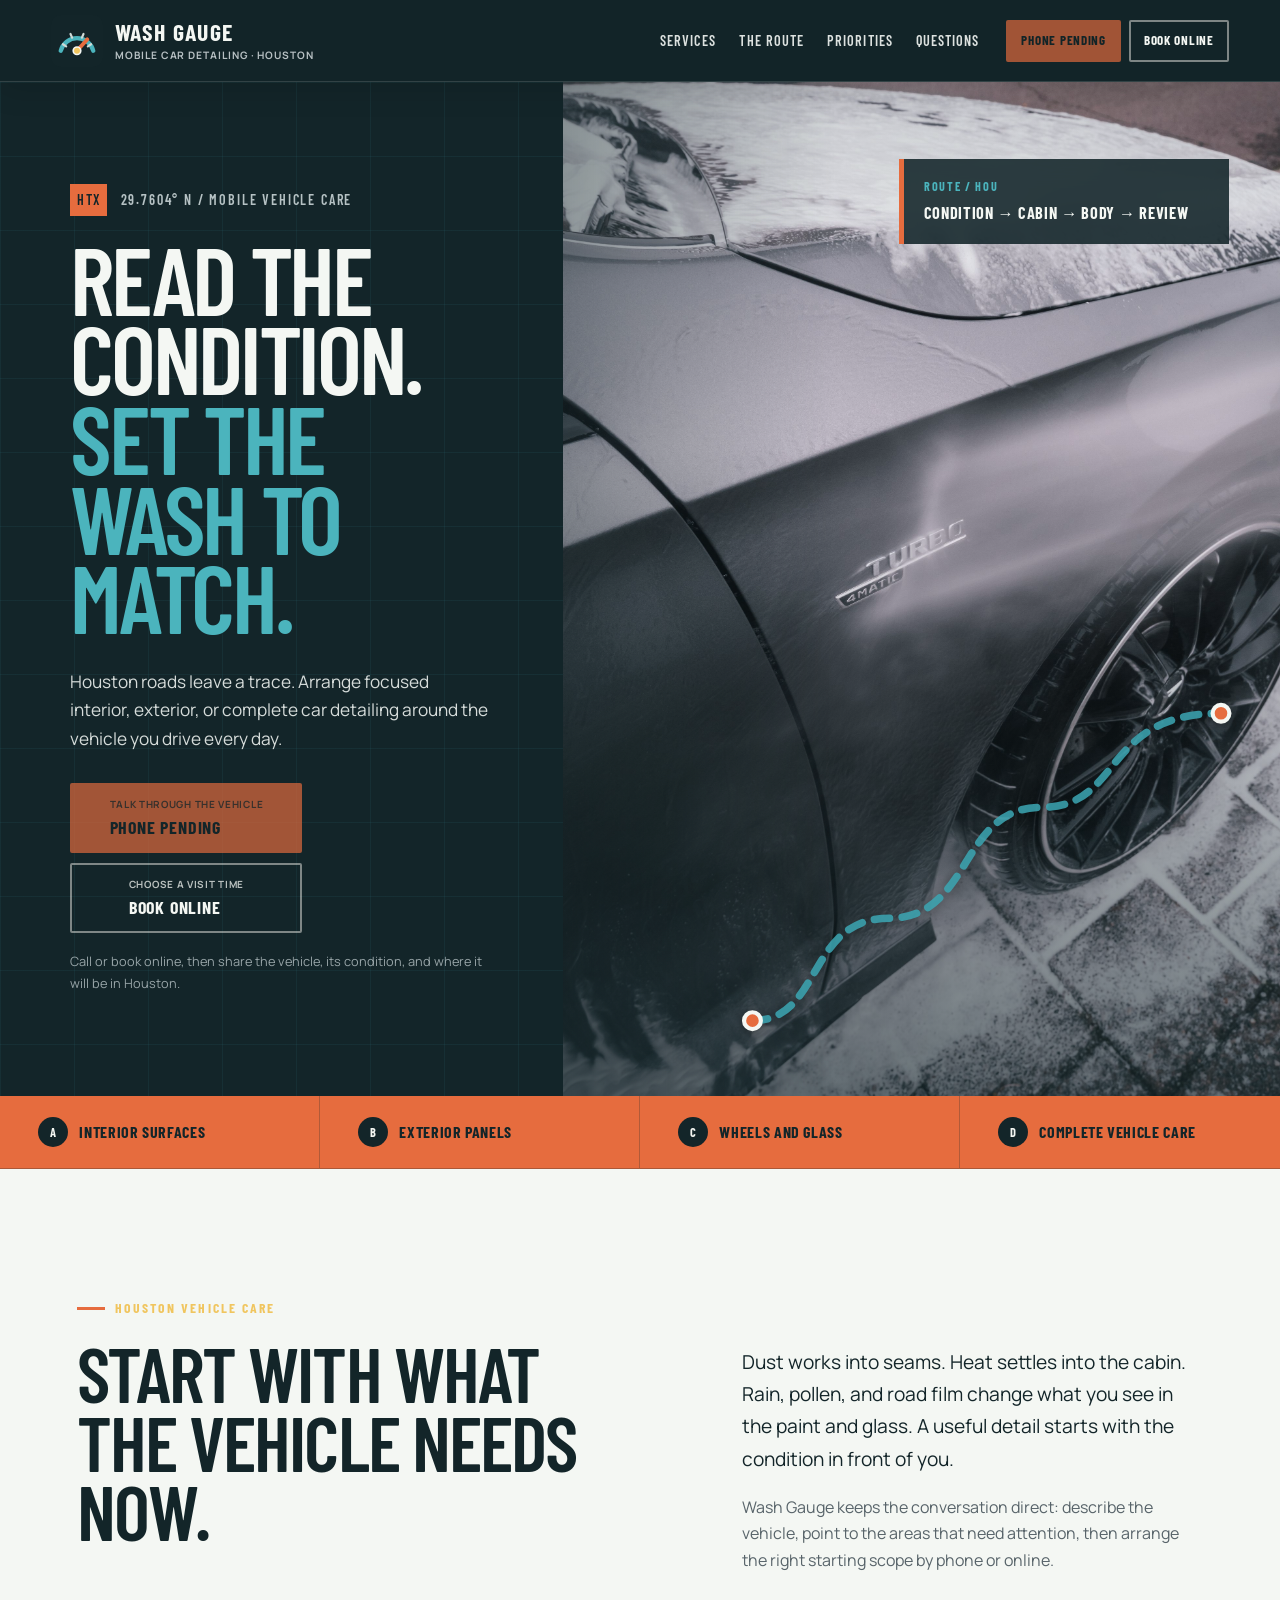
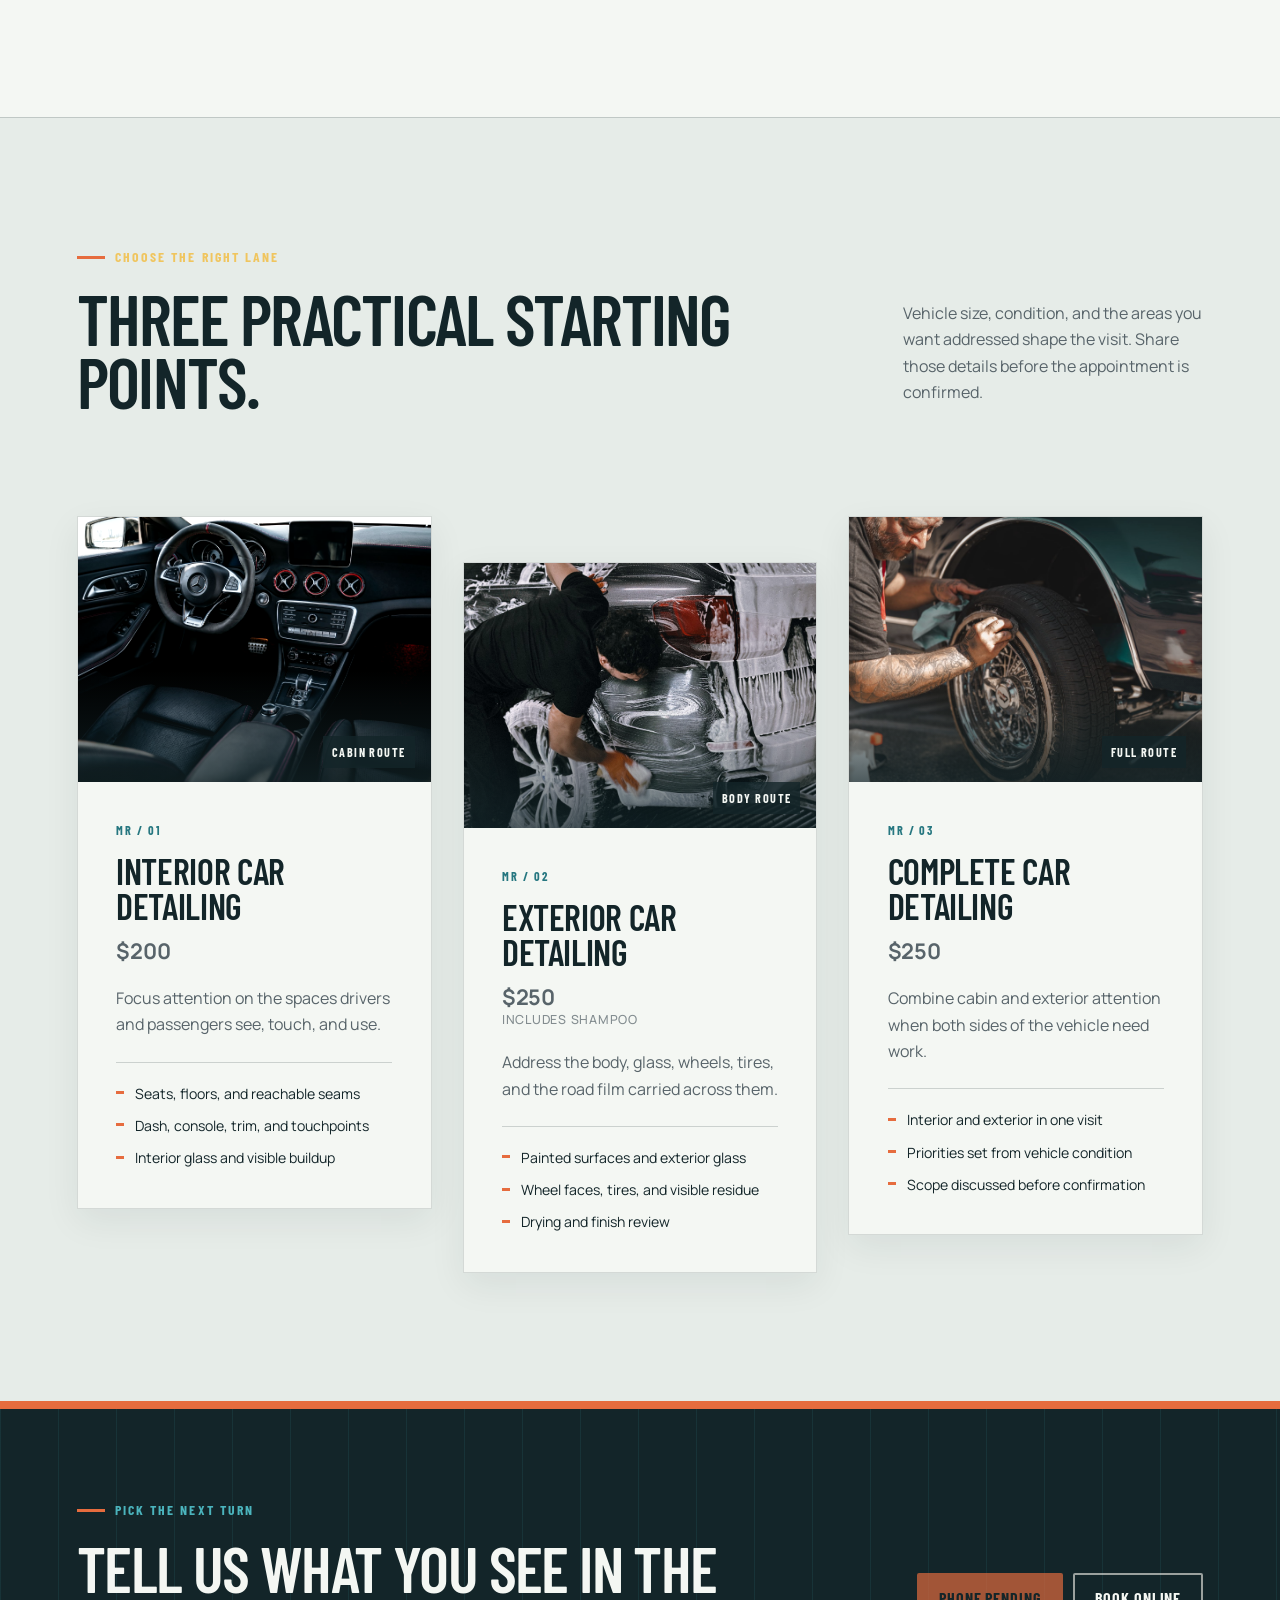
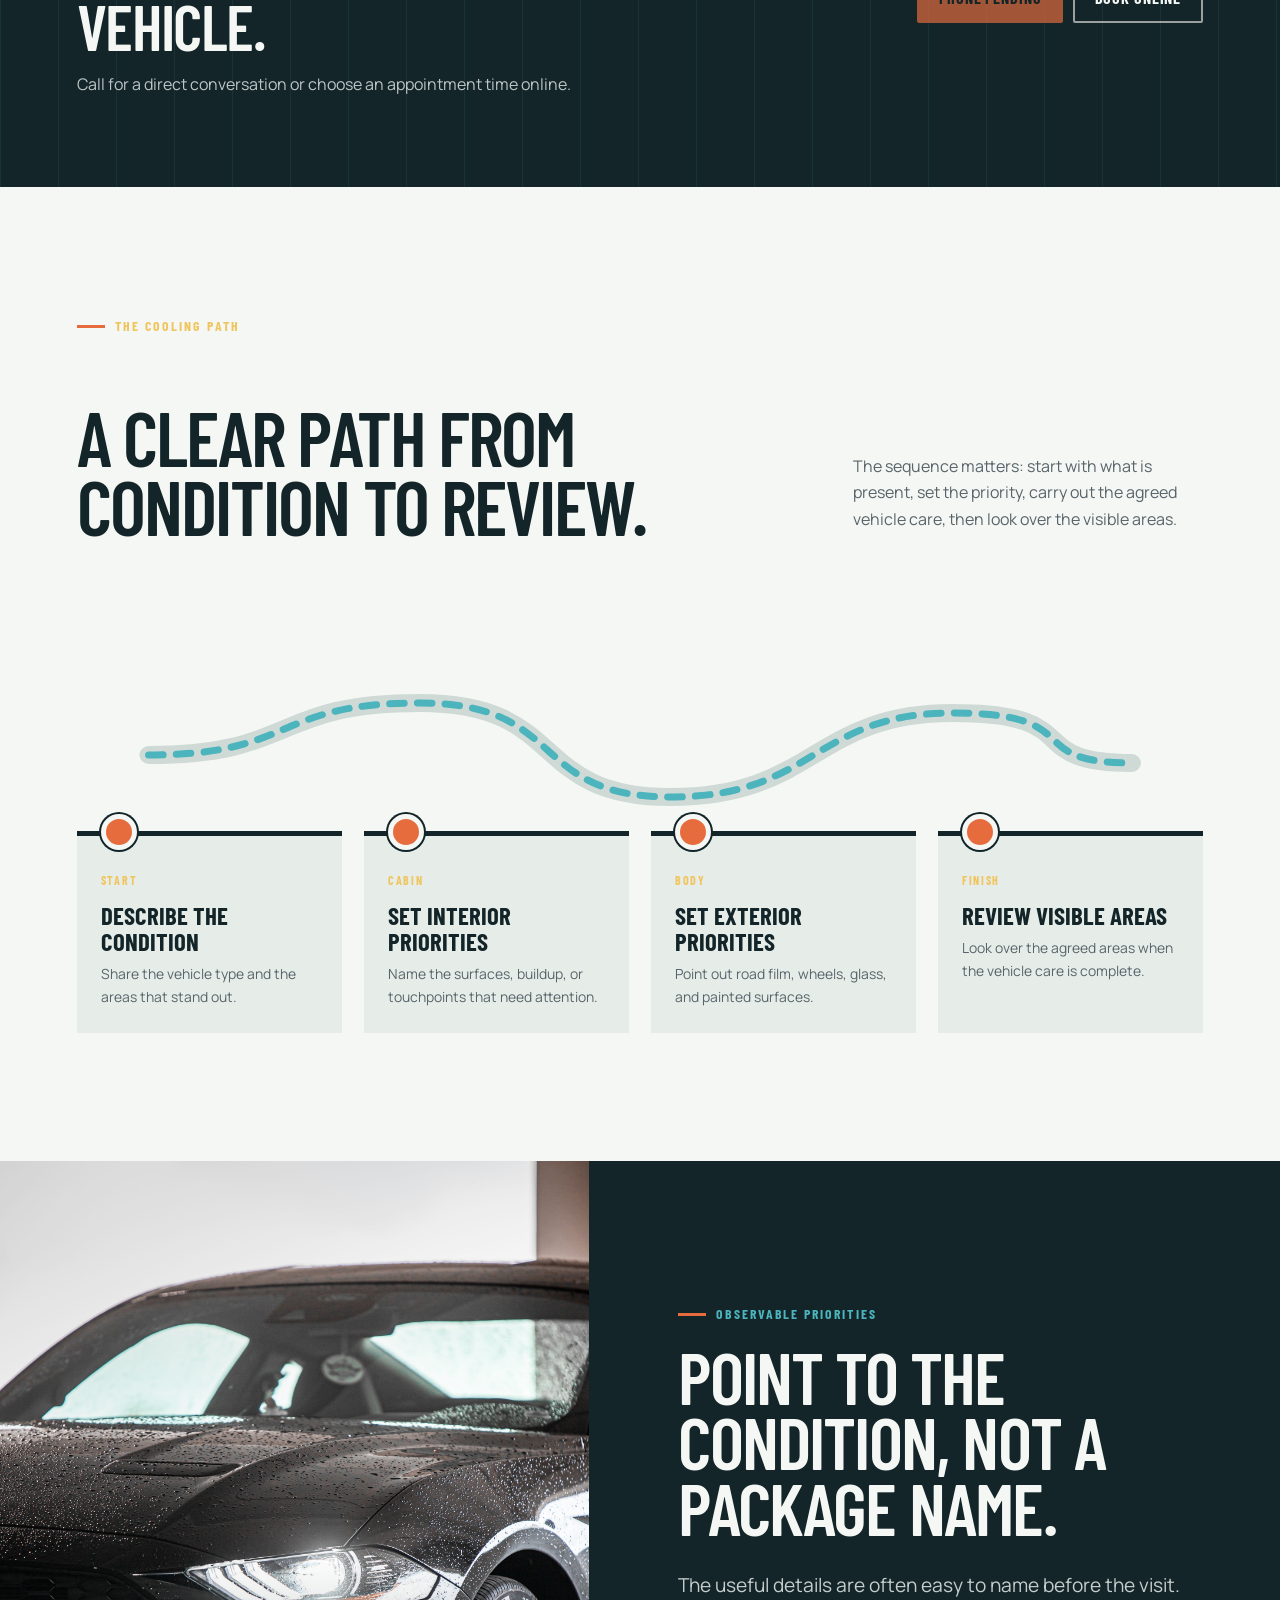
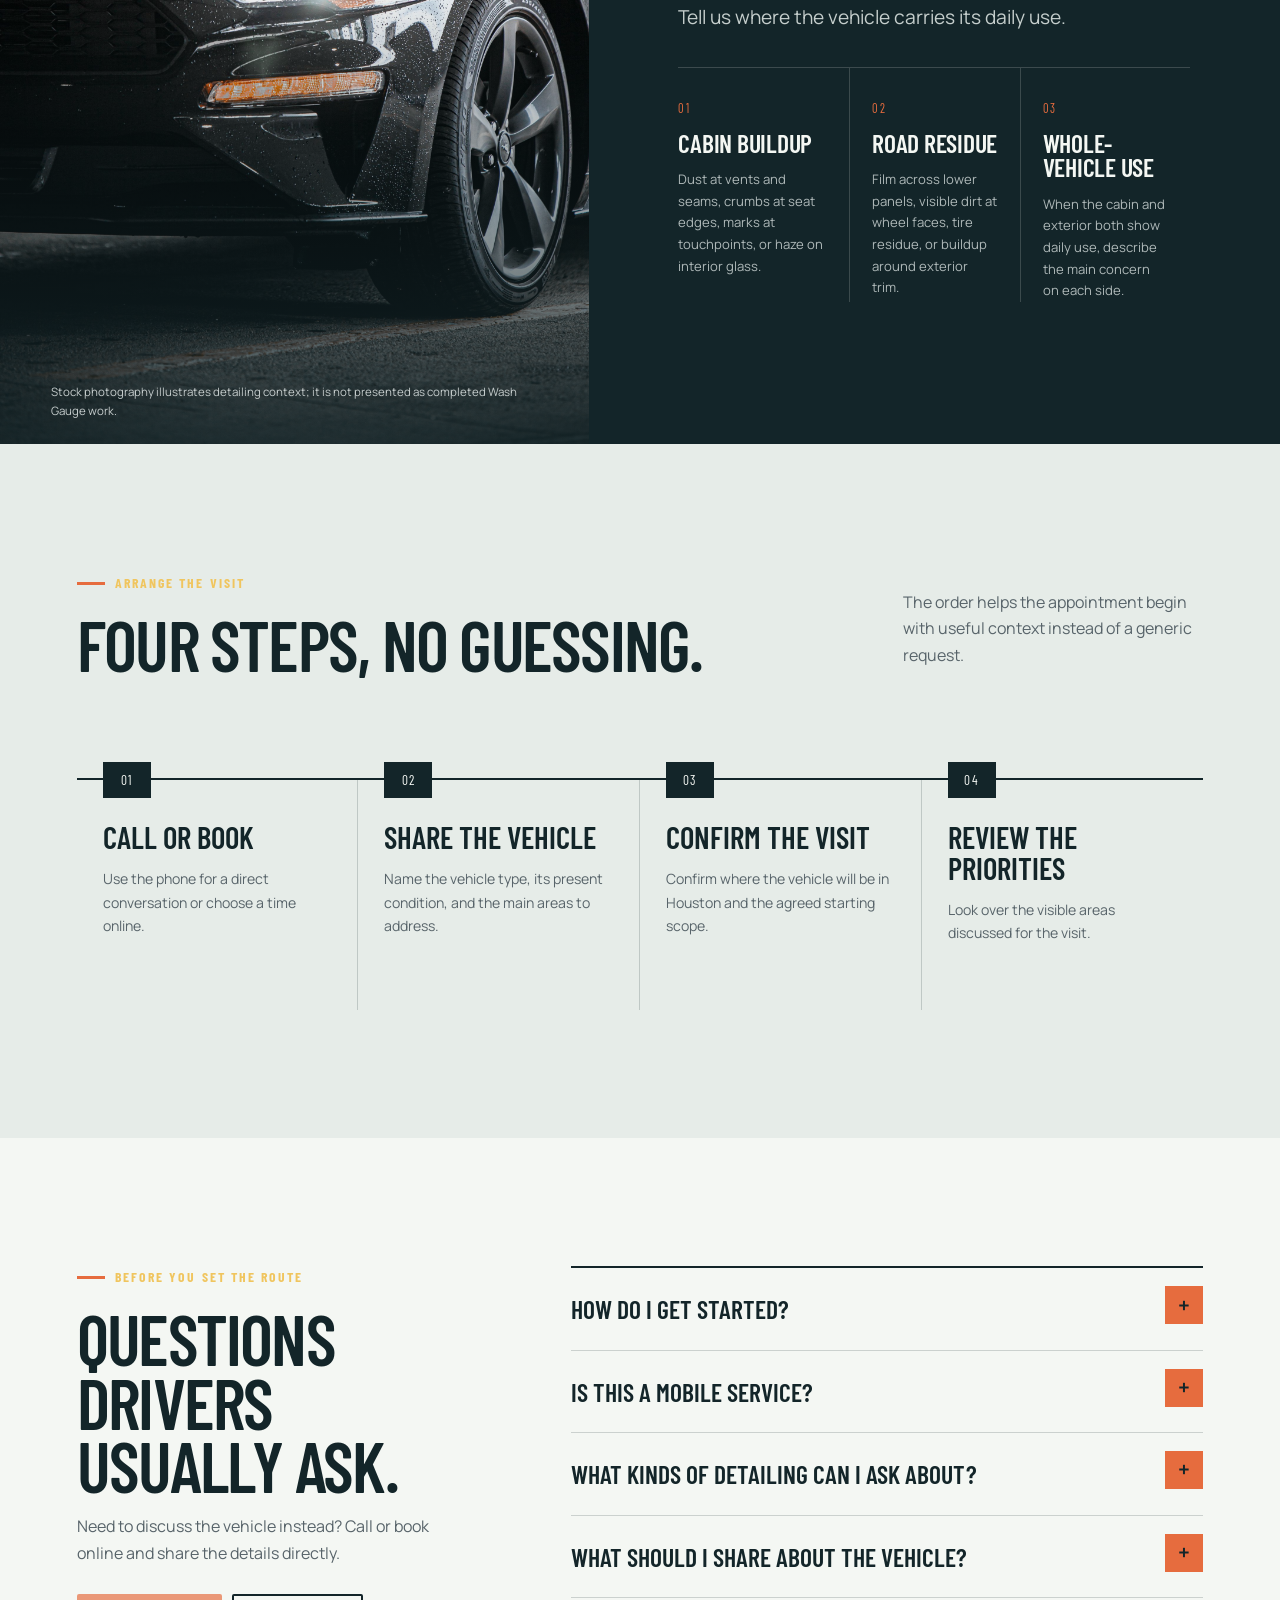
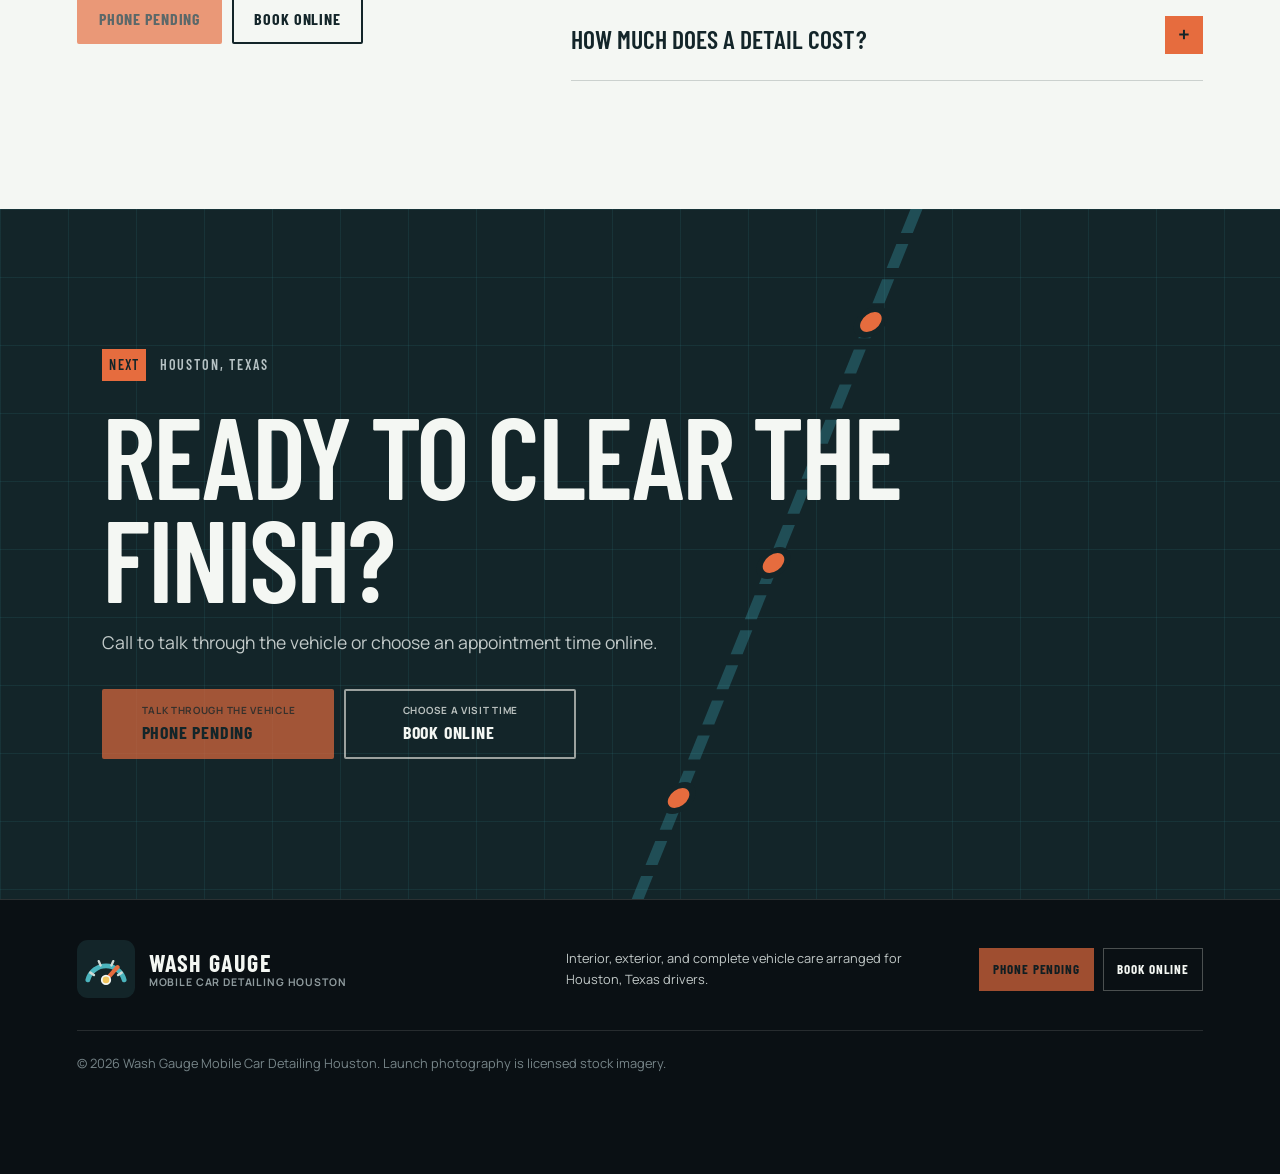
==== index.html @ a77336b0 "feat: add service pricing to site Interior $200, exterior $250 with shampoo, complete $250. Adds pri" ====
<!doctype html>
<html lang="en">
<head>
  <meta charset="utf-8">
  <meta name="viewport" content="width=device-width, initial-scale=1">
  <title>Wash Gauge Mobile Car Detailing Houston, TX</title>
  <meta name="description" content="Mobile car detailing in Houston, Texas for interior, exterior, and complete vehicle care. Call Wash Gauge or book an appointment online.">
  <meta name="theme-color" content="#191b1d">
  <meta property="og:title" content="Wash Gauge Mobile Car Detailing Houston">
  <meta property="og:description" content="Call or book mobile car detailing for interior, exterior, and complete vehicle care in Houston, Texas.">
  <meta property="og:type" content="website">
  <meta property="og:url" content="https://washgauge.shop/">
  <meta property="og:image" content="https://washgauge.shop/assets/hero-route.jpg">
  <link rel="canonical" href="https://washgauge.shop/">
  <link rel="icon" href="/assets/favicon.svg" type="image/svg+xml">
  <link rel="preconnect" href="https://fonts.googleapis.com">
  <link rel="preconnect" href="https://fonts.gstatic.com" crossorigin>
  <link href="https://fonts.googleapis.com/css2?family=Barlow+Condensed:wght@500;600;700&family=Manrope:wght@400;500;600;700&display=swap" rel="stylesheet">
  <link rel="preload" href="/assets/hero-route.jpg" as="image">
  <link rel="stylesheet" href="/styles.css">
  <script type="application/ld+json">
  {
    "@context": "https://schema.org",
    "@type": "LocalBusiness",
    "name": "Wash Gauge Mobile Car Detailing Houston",
    "url": "https://washgauge.shop/",
    "description": "Mobile car detailing in Houston, Texas with interior, exterior, and complete vehicle care appointments.",
    "areaServed": {
      "@type": "City",
      "name": "Houston",
      "containedInPlace": {
        "@type": "State",
        "name": "Texas"
      }
    },
    "hasOfferCatalog": {
      "@type": "OfferCatalog",
      "name": "Car detailing services",
      "itemListElement": [
        {
          "@type": "Offer",
          "itemOffered": {
            "@type": "Service",
            "name": "Interior car detailing"
          },
          "price": "200",
          "priceCurrency": "USD"
        },
        {
          "@type": "Offer",
          "itemOffered": {
            "@type": "Service",
            "name": "Exterior car detailing"
          },
          "price": "250",
          "priceCurrency": "USD"
        },
        {
          "@type": "Offer",
          "itemOffered": {
            "@type": "Service",
            "name": "Complete car detailing"
          },
          "price": "250",
          "priceCurrency": "USD"
        }
      ]
    },
    "priceRange": "$200-$250"
  }
  </script>
</head>
<body>
  <a class="skip-link" href="#main">Skip to content</a>

  <header class="site-header" data-header>
    <a class="brand" href="#top" aria-label="Wash Gauge home">
      <img src="/assets/logo.svg" width="52" height="52" alt="">
      <span class="brand-words">
        <strong>Wash Gauge</strong>
        <small>Mobile Car Detailing · Houston</small>
      </span>
    </a>

    <button class="menu-toggle" type="button" aria-expanded="false" aria-controls="site-nav">
      <span class="sr-only">Open menu</span>
      <i></i><i></i><i></i>
    </button>

    <nav class="site-nav" id="site-nav" aria-label="Primary navigation">
      <a href="#services">Services</a>
      <a href="#route">The route</a>
      <a href="#priorities">Priorities</a>
      <a href="#questions">Questions</a>
      <div class="nav-actions">
        <a class="button button-call button-small" href="#contact" aria-disabled="true">Phone pending</a>
        <a class="button button-book button-small" href="https://cal.com/sumitdatta/auto-detail-service">Book online</a>
      </div>
    </nav>
  </header>

  <main id="main">
    <section class="hero" id="top">
      <div class="hero-copy">
        <p class="coordinate"><span>HTX</span> 29.7604° N / Mobile vehicle care</p>
        <h1>Read the condition. <em>Set the wash to match.</em></h1>
        <p class="hero-lede">Houston roads leave a trace. Arrange focused interior, exterior, or complete car detailing around the vehicle you drive every day.</p>
        <div class="action-pair hero-actions">
          <a class="button button-call button-large" href="#contact" aria-disabled="true">
            <span>Talk through the vehicle</span>
            <strong>Phone pending</strong>
          </a>
          <a class="button button-book button-large" href="https://cal.com/sumitdatta/auto-detail-service">
            <span>Choose a visit time</span>
            <strong>Book online</strong>
          </a>
        </div>
        <p class="microcopy">Call or book online, then share the vehicle, its condition, and where it will be in Houston.</p>
      </div>

      <div class="hero-image" role="img" aria-label="A vehicle covered in foam during an exterior wash">
        <div class="hero-image-scrim"></div>
        <div class="hero-map-card" aria-hidden="true">
          <span>ROUTE / HOU</span>
          <strong>Condition → Cabin → Body → Review</strong>
        </div>
        <svg class="hero-route-line" viewBox="0 0 700 560" aria-hidden="true">
          <path d="M72 470 C156 470 136 348 235 348 S318 216 416 216 S487 104 630 104"/>
          <circle cx="72" cy="470" r="10"/>
          <circle cx="630" cy="104" r="10"/>
        </svg>
      </div>
    </section>

    <section class="road-strip" aria-label="Service focus">
      <p><span>A</span> Interior surfaces</p>
      <p><span>B</span> Exterior panels</p>
      <p><span>C</span> Wheels and glass</p>
      <p><span>D</span> Complete vehicle care</p>
    </section>

    <section class="section intro" aria-labelledby="intro-title">
      <div class="section-label">Houston vehicle care</div>
      <div class="intro-grid">
        <h2 id="intro-title">Start with what the vehicle needs now.</h2>
        <div class="intro-copy">
          <p class="lead">Dust works into seams. Heat settles into the cabin. Rain, pollen, and road film change what you see in the paint and glass. A useful detail starts with the condition in front of you.</p>
          <p>Wash Gauge keeps the conversation direct: describe the vehicle, point to the areas that need attention, then arrange the right starting scope by phone or online.</p>
        </div>
      </div>
    </section>

    <section class="section services" id="services" aria-labelledby="services-title">
      <div class="section-heading">
        <div>
          <p class="section-kicker">Choose the right lane</p>
          <h2 id="services-title">Three practical starting points.</h2>
        </div>
        <p>Vehicle size, condition, and the areas you want addressed shape the visit. Share those details before the appointment is confirmed.</p>
      </div>

      <div class="service-grid">
        <article class="service-card">
          <div class="service-photo">
            <img src="/assets/service-interior.jpg" alt="A vehicle interior receiving careful surface cleaning" loading="lazy">
            <span>Cabin route</span>
          </div>
          <div class="service-content">
            <p class="service-code">MR / 01</p>
            <h3>Interior car detailing</h3>
            <p class="service-price">$200</p>
            <p>Focus attention on the spaces drivers and passengers see, touch, and use.</p>
            <ul>
              <li>Seats, floors, and reachable seams</li>
              <li>Dash, console, trim, and touchpoints</li>
              <li>Interior glass and visible buildup</li>
            </ul>
          </div>
        </article>

        <article class="service-card service-card-offset">
          <div class="service-photo">
            <img src="/assets/service-foam.jpg" alt="A dark car covered with wash foam" loading="lazy">
            <span>Body route</span>
          </div>
          <div class="service-content">
            <p class="service-code">MR / 02</p>
            <h3>Exterior car detailing</h3>
            <p class="service-price">$250<span>Includes shampoo</span></p>
            <p>Address the body, glass, wheels, tires, and the road film carried across them.</p>
            <ul>
              <li>Painted surfaces and exterior glass</li>
              <li>Wheel faces, tires, and visible residue</li>
              <li>Drying and finish review</li>
            </ul>
          </div>
        </article>

        <article class="service-card">
          <div class="service-photo">
            <img src="/assets/service-wheel.jpg" alt="A vehicle wheel covered with cleaning foam" loading="lazy">
            <span>Full route</span>
          </div>
          <div class="service-content">
            <p class="service-code">MR / 03</p>
            <h3>Complete car detailing</h3>
            <p class="service-price">$250</p>
            <p>Combine cabin and exterior attention when both sides of the vehicle need work.</p>
            <ul>
              <li>Interior and exterior in one visit</li>
              <li>Priorities set from vehicle condition</li>
              <li>Scope discussed before confirmation</li>
            </ul>
          </div>
        </article>
      </div>
    </section>

    <section class="route-callout" aria-label="Contact Wash Gauge">
      <div>
        <p class="section-kicker">Pick the next turn</p>
        <h2>Tell us what you see in the vehicle.</h2>
        <p>Call for a direct conversation or choose an appointment time online.</p>
      </div>
      <div class="action-pair">
        <a class="button button-call" href="#contact" aria-disabled="true">Phone pending</a>
        <a class="button button-book button-book-light" href="https://cal.com/sumitdatta/auto-detail-service">Book online</a>
      </div>
    </section>

    <section class="section route-section" id="route" aria-labelledby="route-title">
      <div class="route-intro">
        <p class="section-kicker">The cooling path</p>
        <h2 id="route-title">A clear path from condition to review.</h2>
        <p>The sequence matters: start with what is present, set the priority, carry out the agreed vehicle care, then look over the visible areas.</p>
      </div>

      <div class="route-map">
        <svg viewBox="0 0 1100 190" preserveAspectRatio="none" aria-hidden="true">
          <path class="route-base" d="M70 100 C215 100 190 48 335 48 S440 142 580 142 S720 58 855 58 S920 108 1030 108"/>
          <path class="route-progress" d="M70 100 C215 100 190 48 335 48 S440 142 580 142 S720 58 855 58 S920 108 1030 108"/>
        </svg>
        <ol class="waypoints">
          <li>
            <span>Start</span>
            <strong>Describe the condition</strong>
            <p>Share the vehicle type and the areas that stand out.</p>
          </li>
          <li>
            <span>Cabin</span>
            <strong>Set interior priorities</strong>
            <p>Name the surfaces, buildup, or touchpoints that need attention.</p>
          </li>
          <li>
            <span>Body</span>
            <strong>Set exterior priorities</strong>
            <p>Point out road film, wheels, glass, and painted surfaces.</p>
          </li>
          <li>
            <span>Finish</span>
            <strong>Review visible areas</strong>
            <p>Look over the agreed areas when the vehicle care is complete.</p>
          </li>
        </ol>
      </div>
    </section>

    <section class="priorities" id="priorities" aria-labelledby="priorities-title">
      <div class="priority-image">
        <img src="/assets/detail-wet-paint.jpg" alt="Water droplets reflecting light on dark vehicle paint" loading="lazy">
        <p>Stock photography illustrates detailing context; it is not presented as completed Wash Gauge work.</p>
      </div>
      <div class="priority-copy">
        <p class="section-kicker">Observable priorities</p>
        <h2 id="priorities-title">Point to the condition, not a package name.</h2>
        <p class="lead">The useful details are often easy to name before the visit. Tell us where the vehicle carries its daily use.</p>
        <div class="priority-list">
          <article>
            <span>01</span>
            <h3>Cabin buildup</h3>
            <p>Dust at vents and seams, crumbs at seat edges, marks at touchpoints, or haze on interior glass.</p>
          </article>
          <article>
            <span>02</span>
            <h3>Road residue</h3>
            <p>Film across lower panels, visible dirt at wheel faces, tire residue, or buildup around exterior trim.</p>
          </article>
          <article>
            <span>03</span>
            <h3>Whole-vehicle use</h3>
            <p>When the cabin and exterior both show daily use, describe the main concern on each side.</p>
          </article>
        </div>
      </div>
    </section>

    <section class="section process" aria-labelledby="process-title">
      <div class="section-heading">
        <div>
          <p class="section-kicker">Arrange the visit</p>
          <h2 id="process-title">Four steps, no guessing.</h2>
        </div>
        <p>The order helps the appointment begin with useful context instead of a generic request.</p>
      </div>
      <ol class="process-grid">
        <li><span>Call or book</span><p>Use the phone for a direct conversation or choose a time online.</p></li>
        <li><span>Share the vehicle</span><p>Name the vehicle type, its present condition, and the main areas to address.</p></li>
        <li><span>Confirm the visit</span><p>Confirm where the vehicle will be in Houston and the agreed starting scope.</p></li>
        <li><span>Review the priorities</span><p>Look over the visible areas discussed for the visit.</p></li>
      </ol>
    </section>

    <section class="section questions" id="questions" aria-labelledby="questions-title">
      <div class="questions-intro">
        <p class="section-kicker">Before you set the route</p>
        <h2 id="questions-title">Questions drivers usually ask.</h2>
        <p>Need to discuss the vehicle instead? Call or book online and share the details directly.</p>
        <div class="action-pair questions-actions">
          <a class="button button-call" href="#contact" aria-disabled="true">Phone pending</a>
          <a class="button button-book button-book-dark" href="https://cal.com/sumitdatta/auto-detail-service">Book online</a>
        </div>
      </div>
      <div class="faq-list">
        <details>
          <summary>How do I get started?</summary>
          <p>Phone pending or book online. Share the vehicle type, its condition, the areas that need attention, and where it will be in Houston.</p>
        </details>
        <details>
          <summary>Is this a mobile service?</summary>
          <p>Yes. Wash Gauge is built around mobile car detailing in Houston. Confirm the location and visit details when you call or book.</p>
        </details>
        <details>
          <summary>What kinds of detailing can I ask about?</summary>
          <p>Start with interior, exterior, or complete car detailing. The vehicle size, condition, and visible priorities help shape the scope.</p>
        </details>
        <details>
          <summary>What should I share about the vehicle?</summary>
          <p>Share the vehicle type, what you can see now, any areas that need focused attention, and where the vehicle will be for the visit.</p>
        </details>
        <details>
          <summary>How much does a detail cost?</summary>
          <p>Interior car detailing starts at $200. Exterior car detailing is $250 and includes shampoo. Complete car detailing is $250. Vehicle size and condition can affect the final scope, so confirm the details when you call or book.</p>
        </details>
      </div>
    </section>

    <section class="final-cta" id="contact">
      <div class="final-route-mark" aria-hidden="true">
        <span></span><span></span><span></span>
      </div>
      <p class="coordinate"><span>NEXT</span> Houston, Texas</p>
      <h2>Ready to clear the finish?</h2>
      <p>Call to talk through the vehicle or choose an appointment time online.</p>
      <div class="action-pair final-actions">
        <a class="button button-call button-large" href="#contact" aria-disabled="true">
          <span>Talk through the vehicle</span>
          <strong>Phone pending</strong>
        </a>
        <a class="button button-book button-book-light button-large" href="https://cal.com/sumitdatta/auto-detail-service">
          <span>Choose a visit time</span>
          <strong>Book online</strong>
        </a>
      </div>
    </section>
  </main>

  <footer class="site-footer">
    <div class="footer-brand">
      <img src="/assets/logo.svg" width="58" height="58" alt="">
      <div><strong>Wash Gauge</strong><span>Mobile Car Detailing Houston</span></div>
    </div>
    <p>Interior, exterior, and complete vehicle care arranged for Houston, Texas drivers.</p>
    <div class="footer-actions">
      <a href="#contact" aria-disabled="true">Phone pending</a>
      <a href="https://cal.com/sumitdatta/auto-detail-service">Book online</a>
    </div>
    <p class="footer-fine">© <span data-year>2026</span> Wash Gauge Mobile Car Detailing Houston. Launch photography is licensed stock imagery.</p>
  </footer>

  <div class="mobile-action-bar" aria-label="Contact options">
    <a href="#contact" aria-disabled="true"><span>Call</span><strong>Phone pending</strong></a>
    <a href="https://cal.com/sumitdatta/auto-detail-service"><span>Schedule</span><strong>Book online</strong></a>
  </div>

  <script src="/script.js" defer></script>
</body>
</html>
---- styles.css ----
:root {
  --asphalt: #132529;
  --asphalt-2: #224147;
  --rain: #4bb4bd;
  --rain-deep: #267780;
  --lane: #f4f7f3;
  --concrete: #cfdad6;
  --concrete-light: #e6ece8;
  --signal: #e66c3e;
  --signal-dark: #a94525;
  --tail: #f0c55e;
  --white: #ffffff;
  --ink-muted: #58646a;
  --line: rgba(19, 37, 41, 0.18);
  --header-height: 82px;
  --display: "Barlow Condensed", "Arial Narrow", sans-serif;
  --body: "Manrope", "Trebuchet MS", sans-serif;
  --shadow: 0 32px 80px rgba(19, 37, 41, 0.16);
}

/* Wash Gauge identity layer */
:root {
  --asphalt: #132529;
  --asphalt-2: #224147;
  --rain: #4bb4bd;
  --rain-deep: #267780;
  --lane: #f4f7f3;
  --concrete: #cfdad6;
  --concrete-light: #e6ece8;
  --signal: #e66c3e;
  --signal-dark: #a94525;
  --tail: #f0c55e;
}

a[aria-disabled="true"] {
  pointer-events: none;
  cursor: not-allowed;
  opacity: 0.68;
}

* {
  box-sizing: border-box;
}

html {
  scroll-behavior: smooth;
  scroll-padding-top: calc(var(--header-height) + 18px);
}

body {
  margin: 0;
  overflow-x: hidden;
  background: var(--lane);
  color: var(--asphalt);
  font-family: var(--body);
  font-size: 16px;
  line-height: 1.65;
  -webkit-font-smoothing: antialiased;
}

body.menu-open {
  overflow: hidden;
}

img,
svg {
  display: block;
  max-width: 100%;
}

a {
  color: inherit;
}

button,
summary {
  font: inherit;
}

:focus-visible {
  outline: 3px solid var(--signal);
  outline-offset: 4px;
}

.sr-only {
  position: absolute;
  width: 1px;
  height: 1px;
  padding: 0;
  margin: -1px;
  overflow: hidden;
  clip: rect(0, 0, 0, 0);
  white-space: nowrap;
  border: 0;
}

.skip-link {
  position: fixed;
  z-index: 1000;
  top: 12px;
  left: 12px;
  padding: 10px 16px;
  background: var(--signal);
  color: var(--asphalt);
  font-weight: 800;
  text-decoration: none;
  transform: translateY(-160%);
}

.skip-link:focus {
  transform: translateY(0);
}

.site-header {
  position: fixed;
  z-index: 100;
  inset: 0 0 auto;
  min-height: var(--header-height);
  display: flex;
  align-items: center;
  justify-content: space-between;
  gap: 24px;
  padding: 12px clamp(20px, 4vw, 68px);
  color: var(--lane);
  background: rgba(19, 37, 41, 0.96);
  border-bottom: 1px solid rgba(245, 243, 237, 0.14);
  box-shadow: 0 8px 30px rgba(0, 0, 0, 0.12);
  backdrop-filter: blur(18px);
  transition: background 180ms ease, box-shadow 180ms ease;
}

.site-header.is-scrolled {
  background: rgba(19, 37, 41, 0.985);
  box-shadow: 0 12px 34px rgba(0, 0, 0, 0.24);
}

.brand {
  display: inline-flex;
  align-items: center;
  gap: 12px;
  min-width: 0;
  color: var(--lane);
  text-decoration: none;
}

.brand img {
  flex: 0 0 auto;
}

.brand-words {
  display: grid;
  line-height: 1.05;
}

.brand-words strong {
  font-family: var(--display);
  font-size: 1.48rem;
  font-weight: 700;
  letter-spacing: 0.055em;
  text-transform: uppercase;
}

.brand-words small {
  margin-top: 5px;
  color: #b7c0c3;
  font-size: 0.64rem;
  font-weight: 700;
  letter-spacing: 0.09em;
  text-transform: uppercase;
}

.site-nav {
  display: flex;
  align-items: center;
  gap: clamp(15px, 1.8vw, 28px);
}

.site-nav > a {
  color: #dce1df;
  font-family: var(--display);
  font-size: 0.89rem;
  font-weight: 600;
  letter-spacing: 0.075em;
  text-decoration: none;
  text-transform: uppercase;
}

.site-nav > a:hover {
  color: var(--signal);
}

.nav-actions {
  display: flex;
  gap: 8px;
  margin-left: 4px;
}

.menu-toggle {
  display: none;
  width: 46px;
  height: 46px;
  padding: 10px;
  color: var(--lane);
  background: transparent;
  border: 1px solid rgba(245, 243, 237, 0.25);
  cursor: pointer;
}

.menu-toggle i {
  display: block;
  height: 2px;
  margin: 5px 0;
  background: currentColor;
  transition: transform 180ms ease, opacity 180ms ease;
}

.menu-toggle[aria-expanded="true"] i:nth-of-type(1) {
  transform: translateY(7px) rotate(45deg);
}

.menu-toggle[aria-expanded="true"] i:nth-of-type(2) {
  opacity: 0;
}

.menu-toggle[aria-expanded="true"] i:nth-of-type(3) {
  transform: translateY(-7px) rotate(-45deg);
}

.button {
  display: inline-flex;
  align-items: center;
  justify-content: center;
  min-height: 50px;
  padding: 13px 20px;
  border: 2px solid transparent;
  border-radius: 2px;
  font-family: var(--display);
  font-size: 1rem;
  font-weight: 700;
  letter-spacing: 0.055em;
  line-height: 1.15;
  text-align: center;
  text-decoration: none;
  text-transform: uppercase;
  transition: transform 180ms ease, background 180ms ease, border-color 180ms ease, color 180ms ease;
}

.button:hover {
  transform: translateY(-2px);
}

.button-small {
  min-height: 42px;
  padding: 10px 13px;
  font-size: 0.82rem;
}

.button-large {
  min-width: 232px;
  min-height: 70px;
  display: grid;
  justify-items: start;
  gap: 4px;
  padding: 13px 20px;
  text-align: left;
}

.button-large span {
  font-family: var(--body);
  font-size: 0.62rem;
  font-weight: 700;
  letter-spacing: 0.07em;
  opacity: 0.74;
  text-transform: uppercase;
}

.button-large strong {
  font-family: var(--display);
  font-size: 1.12rem;
  letter-spacing: 0.045em;
}

.button-call {
  color: var(--asphalt);
  background: var(--signal);
  border-color: var(--signal);
}

.button-call:hover {
  background: #ffc33d;
  border-color: #ffc33d;
}

.button-book {
  color: var(--lane);
  background: transparent;
  border-color: rgba(245, 243, 237, 0.48);
}

.button-book:hover {
  color: var(--white);
  border-color: var(--rain);
  background: rgba(60, 166, 179, 0.16);
}

.button-book-light {
  color: var(--lane);
  border-color: rgba(245, 243, 237, 0.6);
}

.button-book-dark {
  color: var(--asphalt);
  border-color: var(--asphalt);
}

.button-book-dark:hover {
  color: var(--asphalt);
  background: rgba(60, 166, 179, 0.12);
  border-color: var(--rain-deep);
}

.action-pair {
  display: flex;
  flex-wrap: wrap;
  gap: 10px;
}

.hero {
  min-height: 720px;
  display: grid;
  grid-template-columns: minmax(0, 0.88fr) minmax(0, 1.12fr);
  padding-top: var(--header-height);
  background: var(--asphalt);
  color: var(--lane);
}

.hero-copy {
  position: relative;
  z-index: 2;
  display: flex;
  flex-direction: column;
  justify-content: center;
  padding: clamp(68px, 8vw, 132px) clamp(28px, 5.5vw, 96px);
  background:
    linear-gradient(90deg, rgba(60, 166, 179, 0.08) 1px, transparent 1px) 0 0 / 74px 74px,
    linear-gradient(rgba(60, 166, 179, 0.08) 1px, transparent 1px) 0 0 / 74px 74px,
    var(--asphalt);
}

.coordinate {
  margin: 0 0 22px;
  color: #b6c2c4;
  font-family: var(--display);
  font-size: 0.88rem;
  font-weight: 600;
  letter-spacing: 0.13em;
  text-transform: uppercase;
}

.coordinate span {
  display: inline-block;
  margin-right: 9px;
  padding: 4px 7px;
  color: var(--asphalt);
  background: var(--signal);
  letter-spacing: 0.08em;
}

.hero h1 {
  max-width: 760px;
  margin: 0;
  font-family: var(--display);
  font-size: clamp(4.6rem, 7.5vw, 8.8rem);
  font-weight: 600;
  letter-spacing: -0.035em;
  line-height: 0.83;
  text-transform: uppercase;
}

.hero h1 em {
  display: block;
  color: var(--rain);
  font-style: normal;
}

.hero-lede {
  max-width: 650px;
  margin: 32px 0 28px;
  color: #d6dcda;
  font-size: clamp(1.05rem, 1.35vw, 1.3rem);
  line-height: 1.65;
}

.hero-actions {
  margin-top: 2px;
}

.microcopy {
  max-width: 610px;
  margin: 18px 0 0;
  color: #97a4a7;
  font-size: 0.8rem;
}

.hero-image {
  position: relative;
  min-height: 640px;
  overflow: hidden;
  background: #17191a url("/assets/hero-route.jpg") center 62% / cover no-repeat;
}

.hero-image-scrim {
  position: absolute;
  inset: 0;
  background:
    linear-gradient(90deg, rgba(19, 37, 41, 0.4), transparent 38%),
    linear-gradient(180deg, rgba(19, 37, 41, 0.2), transparent 36%, rgba(19, 37, 41, 0.62));
}

.hero-map-card {
  position: absolute;
  z-index: 2;
  top: clamp(38px, 6vw, 92px);
  right: clamp(24px, 4vw, 68px);
  width: min(330px, calc(100% - 48px));
  padding: 17px 20px;
  color: var(--lane);
  background: rgba(19, 37, 41, 0.88);
  border-left: 5px solid var(--signal);
  backdrop-filter: blur(12px);
}

.hero-map-card span {
  display: block;
  margin-bottom: 4px;
  color: var(--rain);
  font-family: var(--display);
  font-size: 0.76rem;
  font-weight: 700;
  letter-spacing: 0.14em;
}

.hero-map-card strong {
  font-family: var(--display);
  font-size: 1.02rem;
  letter-spacing: 0.04em;
  text-transform: uppercase;
}

.hero-route-line {
  position: absolute;
  z-index: 2;
  inset: auto 0 0 auto;
  width: min(82%, 760px);
  height: auto;
  filter: drop-shadow(0 2px 6px rgba(0, 0, 0, 0.45));
}

.hero-route-line path {
  fill: none;
  stroke: rgba(60, 166, 179, 0.86);
  stroke-width: 9;
  stroke-linecap: round;
  stroke-dasharray: 18 15;
}

.hero-route-line circle {
  fill: var(--signal);
  stroke: var(--lane);
  stroke-width: 5;
}

.road-strip {
  display: grid;
  grid-template-columns: repeat(4, 1fr);
  background: var(--signal);
  border-bottom: 1px solid rgba(19, 37, 41, 0.28);
}

.road-strip p {
  display: flex;
  align-items: center;
  gap: 11px;
  min-height: 72px;
  margin: 0;
  padding: 15px clamp(18px, 3vw, 42px);
  border-right: 1px solid rgba(19, 37, 41, 0.25);
  font-family: var(--display);
  font-size: 1rem;
  font-weight: 700;
  letter-spacing: 0.04em;
  text-transform: uppercase;
}

.road-strip p:last-child {
  border-right: 0;
}

.road-strip span {
  display: inline-grid;
  width: 30px;
  height: 30px;
  place-items: center;
  color: var(--lane);
  background: var(--asphalt);
  border-radius: 50%;
  font-size: 0.78rem;
}

.section {
  padding: clamp(86px, 10vw, 156px) clamp(24px, 6vw, 104px);
}

.section-label,
.section-kicker {
  margin: 0 0 18px;
  color: var(--tail);
  font-family: var(--display);
  font-size: 0.86rem;
  font-weight: 700;
  letter-spacing: 0.15em;
  text-transform: uppercase;
}

.section-kicker::before,
.section-label::before {
  content: "";
  display: inline-block;
  width: 28px;
  height: 3px;
  margin: 0 10px 3px 0;
  background: var(--signal);
}

.intro {
  background: var(--lane);
}

.intro-grid {
  display: grid;
  grid-template-columns: minmax(0, 1.1fr) minmax(360px, 0.9fr);
  gap: clamp(42px, 8vw, 132px);
  align-items: start;
}

.intro h2,
.section-heading h2,
.route-intro h2,
.priority-copy h2,
.questions-intro h2,
.final-cta h2,
.route-callout h2 {
  margin: 0;
  font-family: var(--display);
  font-size: clamp(3.4rem, 6vw, 7rem);
  font-weight: 600;
  letter-spacing: -0.025em;
  line-height: 0.9;
  text-transform: uppercase;
}

.intro-copy {
  padding-top: 8px;
}

.lead {
  margin-top: 0;
  font-size: clamp(1.15rem, 1.5vw, 1.38rem);
  line-height: 1.68;
}

.intro-copy p:last-child {
  color: var(--ink-muted);
}

.services {
  background: var(--concrete-light);
  border-top: 1px solid var(--line);
}

.section-heading {
  display: grid;
  grid-template-columns: minmax(0, 1.45fr) minmax(300px, 0.55fr);
  gap: clamp(40px, 7vw, 112px);
  align-items: end;
  margin-bottom: clamp(54px, 8vw, 104px);
}

.section-heading h2 {
  font-size: clamp(3.4rem, 5.5vw, 6.7rem);
}

.section-heading > p {
  margin: 0 0 8px;
  color: var(--ink-muted);
}

.service-grid {
  display: grid;
  grid-template-columns: repeat(3, minmax(0, 1fr));
  gap: clamp(18px, 2.4vw, 38px);
  align-items: start;
}

.service-card {
  min-width: 0;
  background: var(--lane);
  border: 1px solid rgba(19, 37, 41, 0.14);
  box-shadow: 0 12px 34px rgba(19, 37, 41, 0.07);
}

.service-card-offset {
  margin-top: 46px;
}

.service-photo {
  position: relative;
  aspect-ratio: 4 / 3;
  overflow: hidden;
  background: var(--asphalt-2);
}

.service-photo::after {
  content: "";
  position: absolute;
  inset: 0;
  background: linear-gradient(180deg, transparent 58%, rgba(19, 37, 41, 0.72));
}

.service-photo img {
  width: 100%;
  height: 100%;
  object-fit: cover;
  filter: saturate(0.82) contrast(1.06);
  transition: transform 450ms ease;
}

.service-card:hover .service-photo img {
  transform: scale(1.025);
}

.service-photo span {
  position: absolute;
  z-index: 2;
  right: 16px;
  bottom: 14px;
  padding: 6px 9px;
  color: var(--lane);
  background: rgba(19, 37, 41, 0.8);
  font-family: var(--display);
  font-size: 0.76rem;
  font-weight: 700;
  letter-spacing: 0.12em;
  text-transform: uppercase;
}

.service-content {
  padding: clamp(24px, 3vw, 42px);
}

.service-code {
  margin: 0 0 14px;
  color: var(--rain-deep);
  font-family: var(--display);
  font-size: 0.77rem;
  font-weight: 700;
  letter-spacing: 0.16em;
}

.service-content h3,
.priority-list h3 {
  margin: 0 0 14px;
  font-family: var(--display);
  font-size: clamp(2rem, 2.8vw, 3rem);
  font-weight: 600;
  letter-spacing: -0.01em;
  line-height: 0.96;
  text-transform: uppercase;
}

.service-content > p:not(.service-code) {
  color: var(--ink-muted);
}

.service-content ul {
  display: grid;
  gap: 9px;
  margin: 24px 0 0;
  padding: 19px 0 0;
  border-top: 1px solid var(--line);
  list-style: none;
}

.service-content li {
  position: relative;
  padding-left: 19px;
  font-size: 0.88rem;
}

.service-content li::before {
  content: "";
  position: absolute;
  top: 0.66em;
  left: 0;
  width: 8px;
  height: 3px;
  background: var(--signal);
}

.route-callout {
  display: grid;
  grid-template-columns: minmax(0, 1fr) auto;
  gap: 42px;
  align-items: center;
  padding: clamp(62px, 7vw, 92px) clamp(24px, 6vw, 104px);
  color: var(--lane);
  background:
    linear-gradient(90deg, rgba(60, 166, 179, 0.11) 1px, transparent 1px) 0 0 / 58px 58px,
    var(--asphalt);
  border-top: 8px solid var(--signal);
}

.route-callout h2 {
  max-width: 850px;
  font-size: clamp(3.2rem, 5vw, 6rem);
}

.route-callout .section-kicker {
  color: var(--rain);
}

.route-callout p:not(.section-kicker) {
  margin-bottom: 0;
  color: #bdc6c6;
}

.route-callout .action-pair {
  justify-content: flex-end;
}

.route-section {
  background: var(--lane);
}

.route-intro {
  display: grid;
  grid-template-columns: minmax(0, 1.1fr) minmax(300px, 0.55fr);
  gap: clamp(34px, 6vw, 94px);
  align-items: end;
}

.route-intro .section-kicker {
  grid-column: 1 / -1;
  margin-bottom: -12px;
}

.route-intro > p:last-child {
  margin: 0 0 8px;
  color: var(--ink-muted);
}

.route-map {
  position: relative;
  margin-top: clamp(76px, 9vw, 126px);
  padding-top: 176px;
}

.route-map > svg {
  position: absolute;
  top: 0;
  left: 0;
  width: 100%;
  height: 190px;
  overflow: visible;
}

.route-base,
.route-progress {
  fill: none;
  stroke-linecap: round;
  stroke-linejoin: round;
}

.route-base {
  stroke: var(--concrete);
  stroke-width: 18;
}

.route-progress {
  stroke: var(--rain);
  stroke-width: 7;
  stroke-dasharray: 14 13;
}

.waypoints {
  display: grid;
  grid-template-columns: repeat(4, minmax(0, 1fr));
  gap: 22px;
  margin: 0;
  padding: 0;
  list-style: none;
}

.waypoints li {
  position: relative;
  padding: 30px 24px 24px;
  background: var(--concrete-light);
  border-top: 5px solid var(--asphalt);
}

.waypoints li::before {
  content: "";
  position: absolute;
  top: -22px;
  left: 24px;
  width: 26px;
  height: 26px;
  background: var(--signal);
  border: 5px solid var(--lane);
  border-radius: 50%;
  box-shadow: 0 0 0 2px var(--asphalt);
}

.waypoints span {
  color: var(--tail);
  font-family: var(--display);
  font-size: 0.75rem;
  font-weight: 700;
  letter-spacing: 0.14em;
  text-transform: uppercase;
}

.waypoints strong {
  display: block;
  margin: 9px 0;
  font-family: var(--display);
  font-size: 1.55rem;
  line-height: 1.05;
  text-transform: uppercase;
}

.waypoints p {
  margin: 0;
  color: var(--ink-muted);
  font-size: 0.87rem;
}

.priorities {
  display: grid;
  grid-template-columns: minmax(0, 0.92fr) minmax(0, 1.08fr);
  min-height: 760px;
  color: var(--lane);
  background: var(--asphalt);
}

.priority-image {
  position: relative;
  min-height: 620px;
  overflow: hidden;
}

.priority-image::after {
  content: "";
  position: absolute;
  inset: 0;
  background: linear-gradient(180deg, transparent 45%, rgba(19, 37, 41, 0.86));
}

.priority-image img {
  width: 100%;
  height: 100%;
  object-fit: cover;
}

.priority-image p {
  position: absolute;
  z-index: 2;
  right: clamp(22px, 4vw, 60px);
  bottom: 24px;
  left: clamp(22px, 4vw, 60px);
  margin: 0;
  color: #c5cccc;
  font-size: 0.72rem;
}

.priority-copy {
  display: flex;
  flex-direction: column;
  justify-content: center;
  padding: clamp(74px, 9vw, 136px) clamp(30px, 7vw, 116px);
}

.priority-copy .section-kicker {
  color: var(--rain);
}

.priority-copy h2 {
  font-size: clamp(3.6rem, 5.7vw, 6.8rem);
}

.priority-copy > .lead {
  max-width: 760px;
  margin: 28px 0 34px;
  color: #c5cecc;
}

.priority-list {
  display: grid;
  grid-template-columns: repeat(3, minmax(0, 1fr));
  border-top: 1px solid rgba(245, 243, 237, 0.18);
}

.priority-list article {
  padding: 26px 22px 0 0;
}

.priority-list article + article {
  padding-left: 22px;
  border-left: 1px solid rgba(245, 243, 237, 0.18);
}

.priority-list span {
  color: var(--signal);
  font-family: var(--display);
  font-size: 0.78rem;
  letter-spacing: 0.14em;
}

.priority-list h3 {
  margin-top: 10px;
  font-size: 1.6rem;
}

.priority-list p {
  margin-bottom: 0;
  color: #aeb8b8;
  font-size: 0.82rem;
}

.process {
  background: var(--concrete-light);
}

.process-grid {
  display: grid;
  grid-template-columns: repeat(4, minmax(0, 1fr));
  margin: 0;
  padding: 0;
  border-top: 2px solid var(--asphalt);
  list-style: none;
  counter-reset: route-step;
}

.process-grid li {
  position: relative;
  min-height: 230px;
  padding: 42px 26px 24px;
  border-right: 1px solid var(--line);
  counter-increment: route-step;
}

.process-grid li:last-child {
  border-right: 0;
}

.process-grid li::before {
  content: counter(route-step, decimal-leading-zero);
  position: absolute;
  top: -18px;
  left: 26px;
  display: grid;
  min-width: 48px;
  height: 36px;
  place-items: center;
  color: var(--lane);
  background: var(--asphalt);
  font-family: var(--display);
  font-size: 0.84rem;
  letter-spacing: 0.1em;
}

.process-grid span {
  display: block;
  font-family: var(--display);
  font-size: clamp(1.8rem, 2.4vw, 2.7rem);
  font-weight: 600;
  line-height: 1;
  text-transform: uppercase;
}

.process-grid p {
  color: var(--ink-muted);
  font-size: 0.88rem;
}

.questions {
  display: grid;
  grid-template-columns: minmax(0, 0.75fr) minmax(0, 1.25fr);
  gap: clamp(50px, 9vw, 150px);
  background: var(--lane);
}

.questions-intro {
  align-self: start;
}

.questions-intro h2 {
  font-size: clamp(3.5rem, 5.5vw, 6.4rem);
}

.questions-intro > p:not(.section-kicker) {
  color: var(--ink-muted);
}

.questions-actions {
  margin-top: 28px;
}

.faq-list {
  border-top: 2px solid var(--asphalt);
}

.faq-list details {
  border-bottom: 1px solid var(--line);
}

.faq-list summary {
  position: relative;
  padding: 26px 54px 26px 0;
  font-family: var(--display);
  font-size: clamp(1.45rem, 2vw, 2.05rem);
  font-weight: 600;
  line-height: 1.15;
  text-transform: uppercase;
  cursor: pointer;
  list-style: none;
}

.faq-list summary::-webkit-details-marker {
  display: none;
}

.faq-list summary::after {
  content: "+";
  position: absolute;
  top: 18px;
  right: 0;
  display: grid;
  width: 38px;
  height: 38px;
  place-items: center;
  color: var(--asphalt);
  background: var(--signal);
  font-family: var(--body);
  font-size: 1.3rem;
  font-weight: 700;
}

.faq-list details[open] summary::after {
  content: "–";
}

.faq-list details p {
  max-width: 760px;
  margin: -4px 0 27px;
  padding-right: 54px;
  color: var(--ink-muted);
}

.final-cta {
  position: relative;
  overflow: hidden;
  padding: clamp(92px, 11vw, 170px) clamp(24px, 8vw, 140px);
  color: var(--lane);
  background:
    linear-gradient(90deg, rgba(60, 166, 179, 0.11) 1px, transparent 1px) 0 0 / 68px 68px,
    linear-gradient(rgba(60, 166, 179, 0.11) 1px, transparent 1px) 0 0 / 68px 68px,
    var(--asphalt);
}

.final-cta h2 {
  position: relative;
  z-index: 2;
  max-width: 980px;
  font-size: clamp(4.5rem, 9vw, 10.5rem);
}

.final-cta > p:not(.coordinate) {
  position: relative;
  z-index: 2;
  max-width: 660px;
  color: #c2cac9;
  font-size: 1.1rem;
}

.final-actions {
  position: relative;
  z-index: 2;
  margin-top: 32px;
}

.final-route-mark {
  position: absolute;
  z-index: 1;
  top: 0;
  right: -80px;
  width: 46%;
  height: 100%;
  border-left: 12px dashed rgba(60, 166, 179, 0.32);
  transform: skewX(-22deg);
}

.final-route-mark span {
  position: absolute;
  left: -22px;
  width: 32px;
  height: 32px;
  background: var(--signal);
  border: 6px solid var(--asphalt);
  border-radius: 50%;
}

.final-route-mark span:nth-child(1) { top: 14%; }
.final-route-mark span:nth-child(2) { top: 49%; }
.final-route-mark span:nth-child(3) { top: 83%; }

.site-footer {
  display: grid;
  grid-template-columns: 1.2fr 1fr auto;
  gap: 32px;
  align-items: center;
  padding: 40px clamp(24px, 6vw, 104px) 100px;
  color: #c1c8c7;
  background: #0a1014;
  border-top: 1px solid rgba(245, 243, 237, 0.14);
}

.footer-brand {
  display: flex;
  align-items: center;
  gap: 14px;
}

.footer-brand div {
  display: grid;
  line-height: 1.1;
}

.footer-brand strong {
  color: var(--lane);
  font-family: var(--display);
  font-size: 1.5rem;
  letter-spacing: 0.05em;
  text-transform: uppercase;
}

.footer-brand span {
  color: #8f9b9e;
  font-size: 0.66rem;
  font-weight: 700;
  letter-spacing: 0.08em;
  text-transform: uppercase;
}

.site-footer > p {
  margin: 0;
  font-size: 0.8rem;
}

.footer-actions {
  display: flex;
  gap: 9px;
}

.footer-actions a {
  padding: 10px 13px;
  color: var(--lane);
  border: 1px solid rgba(245, 243, 237, 0.28);
  font-family: var(--display);
  font-size: 0.82rem;
  font-weight: 700;
  letter-spacing: 0.07em;
  text-decoration: none;
  text-transform: uppercase;
}

.footer-actions a:first-child {
  color: var(--asphalt);
  background: var(--signal);
  border-color: var(--signal);
}

.footer-fine {
  grid-column: 1 / -1;
  padding-top: 22px;
  border-top: 1px solid rgba(245, 243, 237, 0.12);
  color: #778589;
}

.mobile-action-bar {
  display: none;
}

@media (max-width: 1180px) {
  .site-nav > a {
    display: none;
  }

  .hero {
    grid-template-columns: minmax(0, 0.98fr) minmax(0, 1.02fr);
  }

  .hero h1 {
    font-size: clamp(4.4rem, 8.4vw, 7.2rem);
  }

  .service-grid {
    gap: 18px;
  }

  .service-content {
    padding: 26px 22px 30px;
  }

  .priority-list {
    grid-template-columns: 1fr;
  }

  .priority-list article,
  .priority-list article + article {
    padding: 20px 0;
    border-left: 0;
    border-bottom: 1px solid rgba(245, 243, 237, 0.14);
  }

  .priority-list article:last-child {
    border-bottom: 0;
  }

  .site-footer {
    grid-template-columns: 1fr 1fr;
  }

  .footer-actions {
    grid-column: 1 / -1;
  }
}

@media (max-width: 900px) {
  :root {
    --header-height: 76px;
  }

  .site-header {
    padding: 10px 20px;
  }

  .brand img {
    width: 48px;
    height: 48px;
  }

  .brand-words strong {
    font-size: 1.28rem;
  }

  .brand-words small {
    font-size: 0.57rem;
  }

  .menu-toggle {
    display: block;
  }

  .site-nav {
    position: fixed;
    inset: var(--header-height) 0 auto;
    max-height: calc(100vh - var(--header-height));
    display: grid;
    gap: 0;
    padding: 16px 20px 24px;
    overflow-y: auto;
    color: var(--lane);
    background: rgba(19, 37, 41, 0.995);
    border-top: 1px solid rgba(245, 243, 237, 0.12);
    transform: translateY(-120%);
    opacity: 0;
    pointer-events: none;
    transition: transform 220ms ease, opacity 180ms ease;
  }

  .site-nav.is-open {
    transform: translateY(0);
    opacity: 1;
    pointer-events: auto;
  }

  .site-nav > a {
    display: block;
    padding: 15px 4px;
    border-bottom: 1px solid rgba(245, 243, 237, 0.12);
    font-size: 1.1rem;
  }

  .nav-actions {
    display: grid;
    grid-template-columns: 1fr 1fr;
    gap: 9px;
    margin: 18px 0 0;
  }

  .hero {
    min-height: auto;
    grid-template-columns: 1fr;
  }

  .hero-copy {
    min-height: 630px;
    padding: 78px 28px 72px;
  }

  .hero-image {
    min-height: 590px;
    background-position: center 70%;
  }

  .road-strip {
    grid-template-columns: repeat(2, 1fr);
  }

  .road-strip p:nth-child(2) {
    border-right: 0;
  }

  .road-strip p:nth-child(-n+2) {
    border-bottom: 1px solid rgba(19, 37, 41, 0.25);
  }

  .intro-grid,
  .section-heading,
  .route-intro,
  .questions,
  .route-callout {
    grid-template-columns: 1fr;
  }

  .intro-grid,
  .section-heading,
  .route-intro {
    gap: 34px;
  }

  .service-grid {
    grid-template-columns: 1fr;
    gap: 28px;
  }

  .service-card-offset {
    margin-top: 0;
  }

  .service-card {
    display: grid;
    grid-template-columns: minmax(0, 0.95fr) minmax(0, 1.05fr);
  }

  .service-photo {
    height: 100%;
    min-height: 390px;
    aspect-ratio: auto;
  }

  .route-callout .action-pair {
    justify-content: flex-start;
  }

  .route-map {
    padding-top: 0;
  }

  .route-map > svg {
    display: none;
  }

  .waypoints {
    grid-template-columns: repeat(2, minmax(0, 1fr));
    gap: 34px 18px;
  }

  .priorities {
    grid-template-columns: 1fr;
  }

  .priority-image {
    min-height: 600px;
  }

  .priority-list {
    grid-template-columns: repeat(3, minmax(0, 1fr));
  }

  .priority-list article,
  .priority-list article + article {
    padding: 22px 18px 0 0;
    border-right: 1px solid rgba(245, 243, 237, 0.14);
    border-bottom: 0;
  }

  .priority-list article + article {
    padding-left: 18px;
  }

  .priority-list article:last-child {
    border-right: 0;
  }

  .process-grid {
    grid-template-columns: repeat(2, minmax(0, 1fr));
    gap: 44px 0;
  }

  .process-grid li:nth-child(2) {
    border-right: 0;
  }
}

@media (max-width: 640px) {
  body {
    padding-bottom: 68px;
  }

  .brand-words small {
    max-width: 175px;
    white-space: nowrap;
    overflow: hidden;
    text-overflow: ellipsis;
  }

  .hero-copy {
    min-height: 590px;
    padding: 68px 20px 58px;
  }

  .hero h1 {
    font-size: clamp(4rem, 20vw, 6.4rem);
  }

  .coordinate {
    font-size: 0.74rem;
  }

  .hero-lede {
    margin: 26px 0 22px;
    font-size: 1rem;
  }

  .action-pair,
  .hero-actions,
  .final-actions,
  .questions-actions {
    display: grid;
    grid-template-columns: 1fr;
    width: 100%;
  }

  .button,
  .button-large {
    width: 100%;
    min-width: 0;
  }

  .hero-image {
    min-height: 520px;
  }

  .hero-map-card {
    top: 24px;
    right: 20px;
    width: calc(100% - 40px);
  }

  .road-strip {
    grid-template-columns: 1fr;
  }

  .road-strip p,
  .road-strip p:nth-child(2) {
    min-height: 58px;
    border-right: 0;
    border-bottom: 1px solid rgba(19, 37, 41, 0.25);
  }

  .road-strip p:last-child {
    border-bottom: 0;
  }

  .section {
    padding: 82px 20px;
  }

  .intro h2,
  .section-heading h2,
  .route-intro h2,
  .priority-copy h2,
  .questions-intro h2,
  .route-callout h2 {
    font-size: clamp(3.2rem, 15vw, 5rem);
  }

  .intro-grid {
    grid-template-columns: 1fr;
  }

  .section-heading {
    margin-bottom: 44px;
  }

  .service-card {
    display: block;
  }

  .service-photo {
    min-height: 0;
    aspect-ratio: 4 / 3;
  }

  .route-callout {
    padding: 66px 20px;
  }

  .waypoints {
    grid-template-columns: 1fr;
    gap: 36px;
  }

  .priorities {
    display: flex;
    flex-direction: column;
  }

  .priority-image {
    min-height: 460px;
  }

  .priority-copy {
    padding: 76px 20px;
  }

  .priority-list {
    grid-template-columns: 1fr;
  }

  .priority-list article,
  .priority-list article + article {
    padding: 22px 0;
    border-right: 0;
    border-bottom: 1px solid rgba(245, 243, 237, 0.14);
  }

  .process-grid {
    grid-template-columns: 1fr;
    gap: 42px 0;
  }

  .process-grid li,
  .process-grid li:nth-child(2) {
    min-height: 0;
    padding: 36px 12px 18px;
    border-right: 0;
    border-bottom: 1px solid var(--line);
  }

  .questions {
    gap: 52px;
  }

  .faq-list details p {
    padding-right: 0;
  }

  .final-cta {
    padding: 92px 20px 104px;
  }

  .final-cta h2 {
    font-size: clamp(4.4rem, 22vw, 7rem);
  }

  .final-route-mark {
    right: -150px;
    width: 70%;
    opacity: 0.62;
  }

  .site-footer {
    grid-template-columns: 1fr;
    padding: 36px 20px 40px;
  }

  .footer-actions {
    grid-column: 1;
    display: grid;
    grid-template-columns: 1fr 1fr;
  }

  .footer-actions a {
    text-align: center;
  }

  .footer-fine {
    grid-column: 1;
  }

  .mobile-action-bar {
    position: fixed;
    z-index: 120;
    inset: auto 0 0;
    display: grid;
    grid-template-columns: 1.12fr 0.88fr;
    min-height: 68px;
    box-shadow: 0 -10px 30px rgba(0, 0, 0, 0.2);
  }

  .mobile-action-bar a {
    display: grid;
    place-content: center;
    gap: 1px;
    padding: 8px 11px;
    color: var(--asphalt);
    background: var(--signal);
    text-align: center;
    text-decoration: none;
  }

  .mobile-action-bar a + a {
    color: var(--lane);
    background: var(--rain-deep);
  }

  .mobile-action-bar span {
    font-family: var(--body);
    font-size: 0.58rem;
    font-weight: 700;
    letter-spacing: 0.08em;
    text-transform: uppercase;
  }

  .mobile-action-bar strong {
    font-family: var(--display);
    font-size: 0.98rem;
    letter-spacing: 0.035em;
    text-transform: uppercase;
  }
}

@media (prefers-reduced-motion: reduce) {
  html {
    scroll-behavior: auto;
  }

  *,
  *::before,
  *::after {
    scroll-behavior: auto !important;
    transition-duration: 0.01ms !important;
    animation-duration: 0.01ms !important;
    animation-iteration-count: 1 !important;
  }
}

.service-price {
  margin-top: 0.9rem;
  font-size: 1.35rem;
  font-weight: 700;
  letter-spacing: -0.01em;
  line-height: 1.2;
}

.service-price span {
  display: block;
  margin-top: 0.2rem;
  font-size: 0.78rem;
  font-weight: 500;
  letter-spacing: 0.06em;
  text-transform: uppercase;
  opacity: 0.72;
}
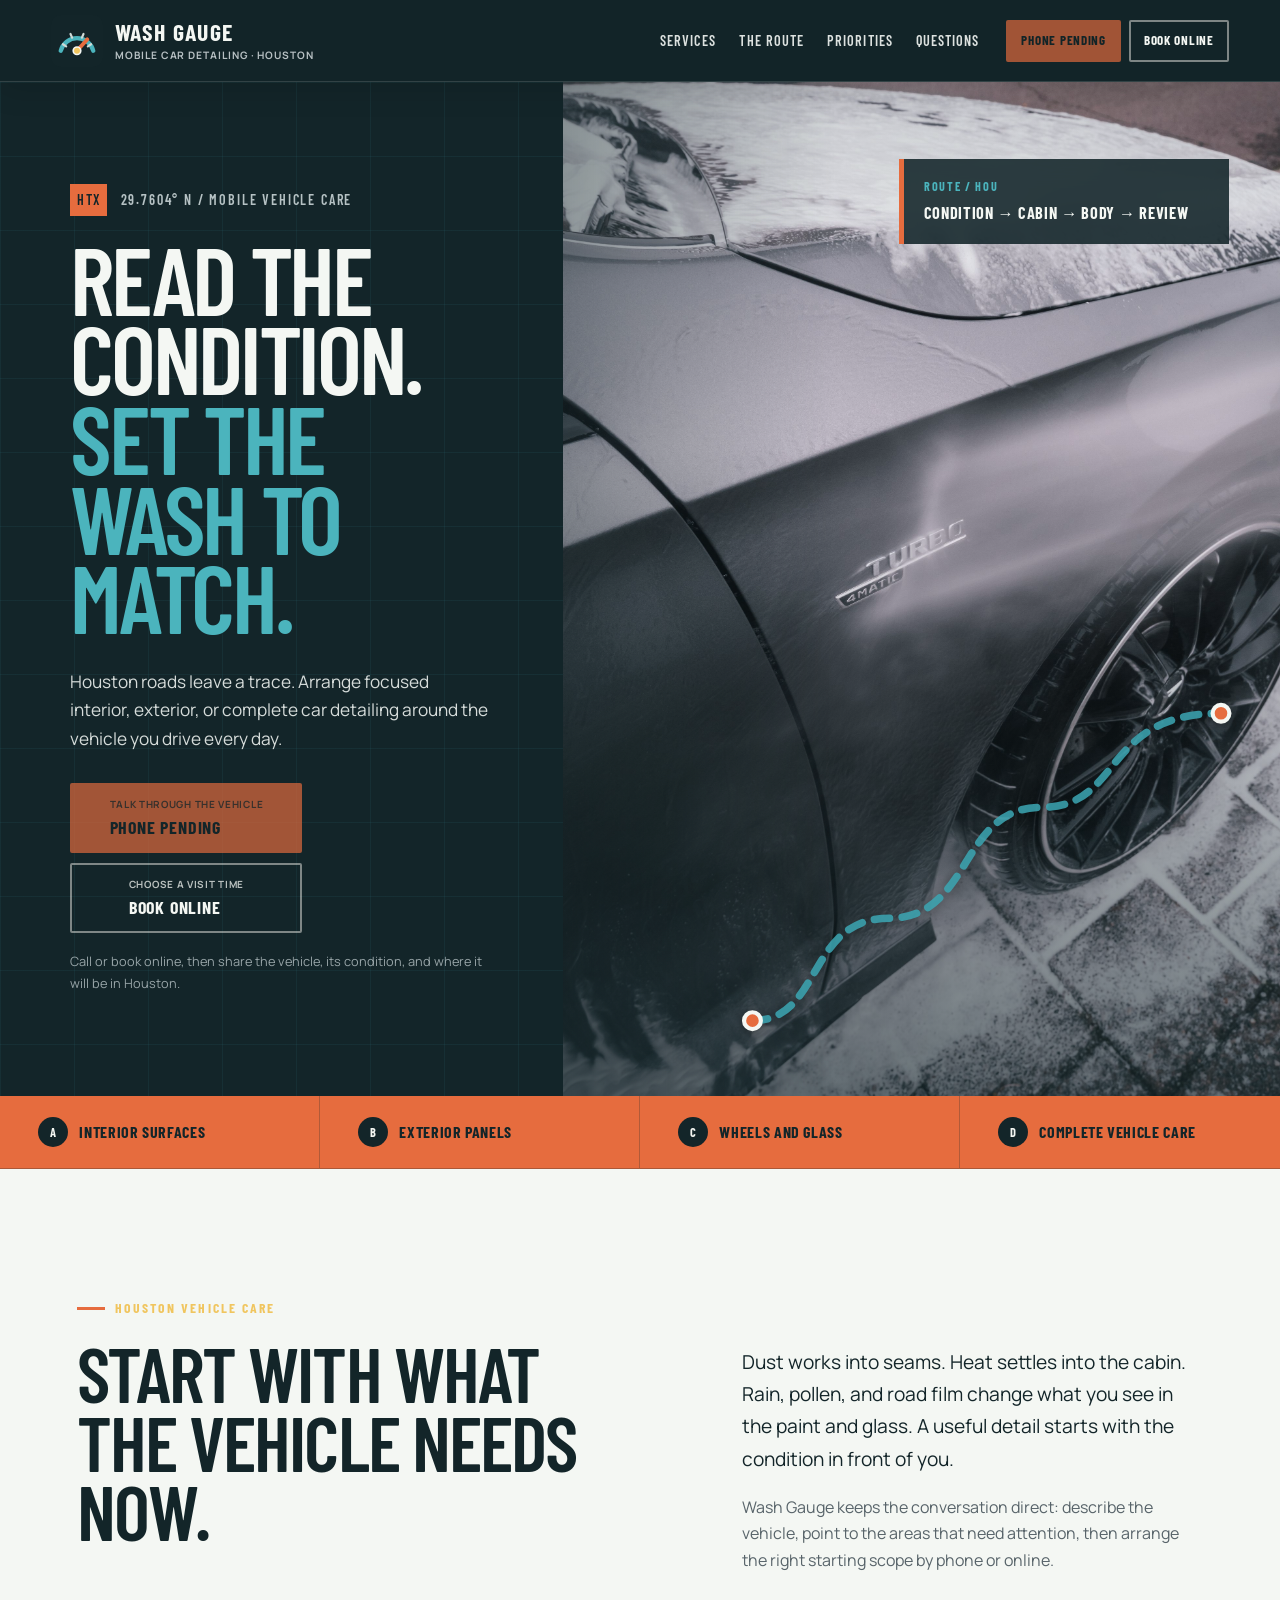
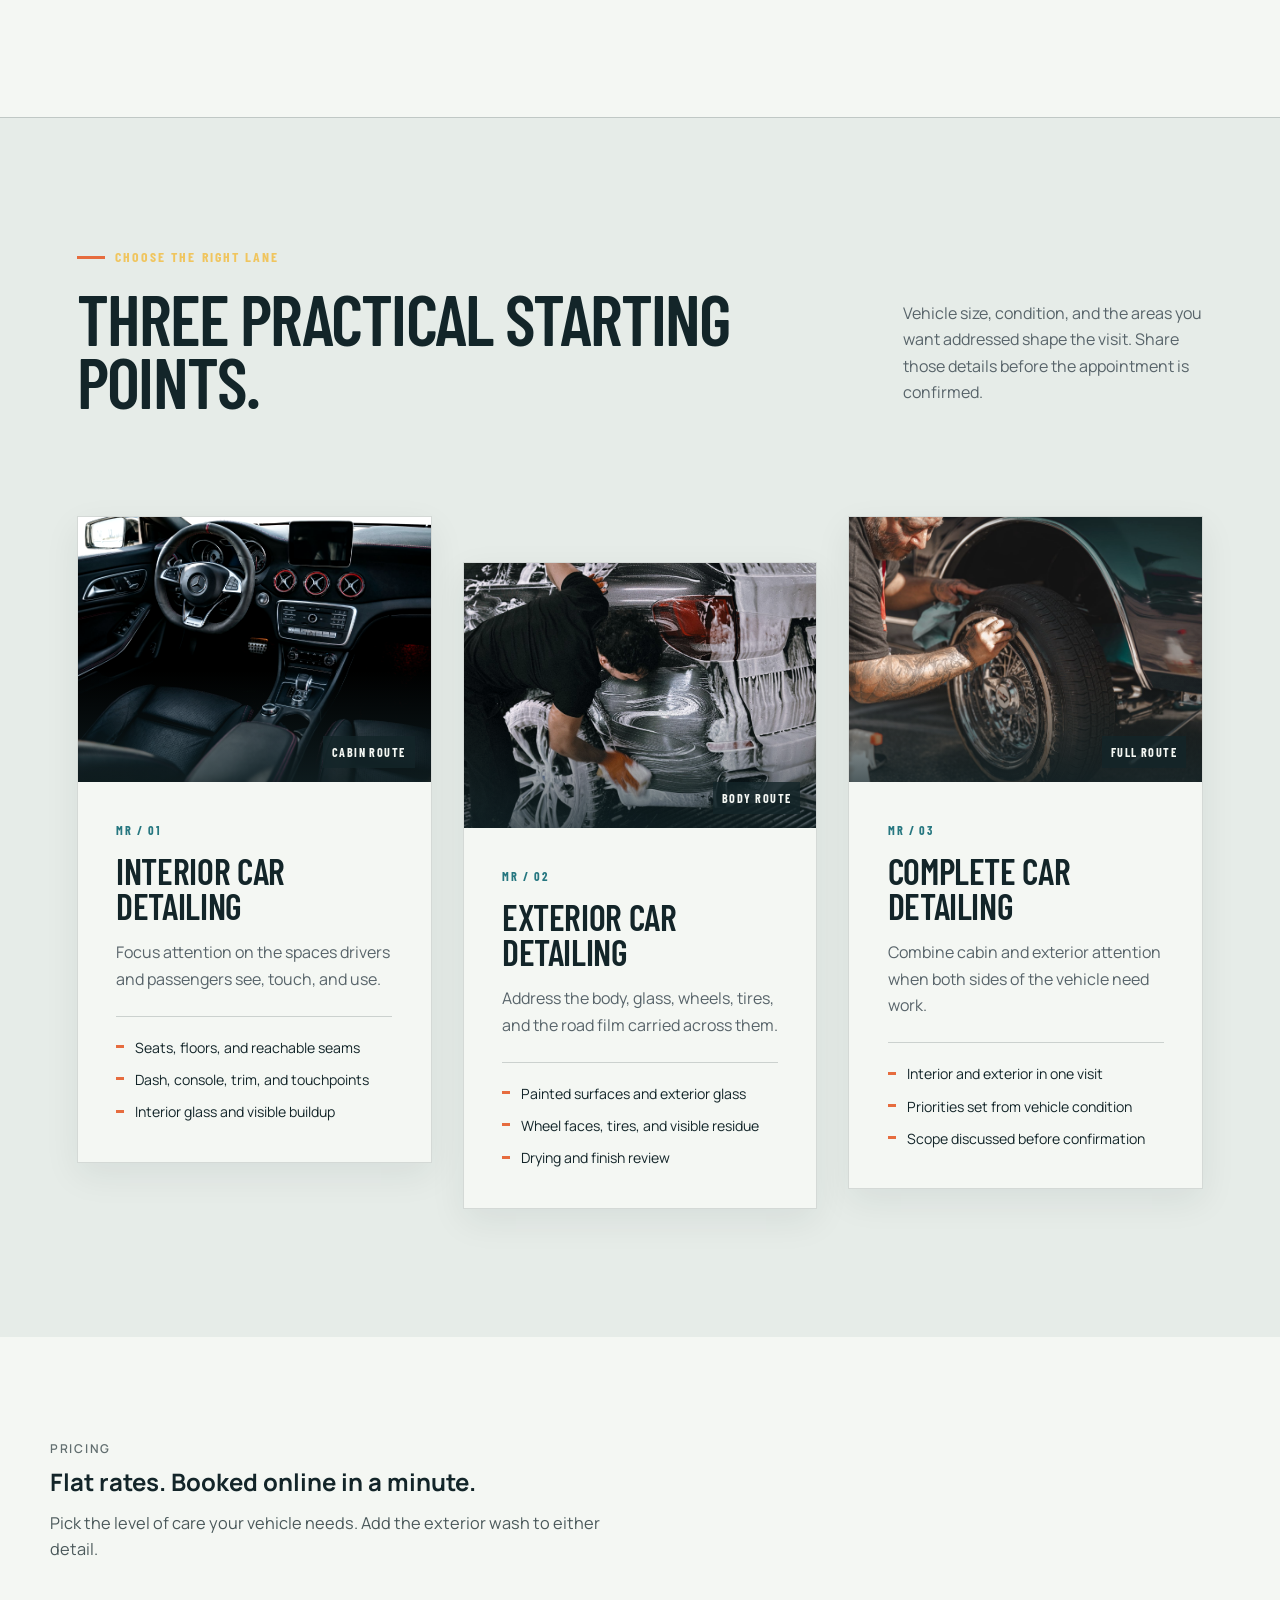
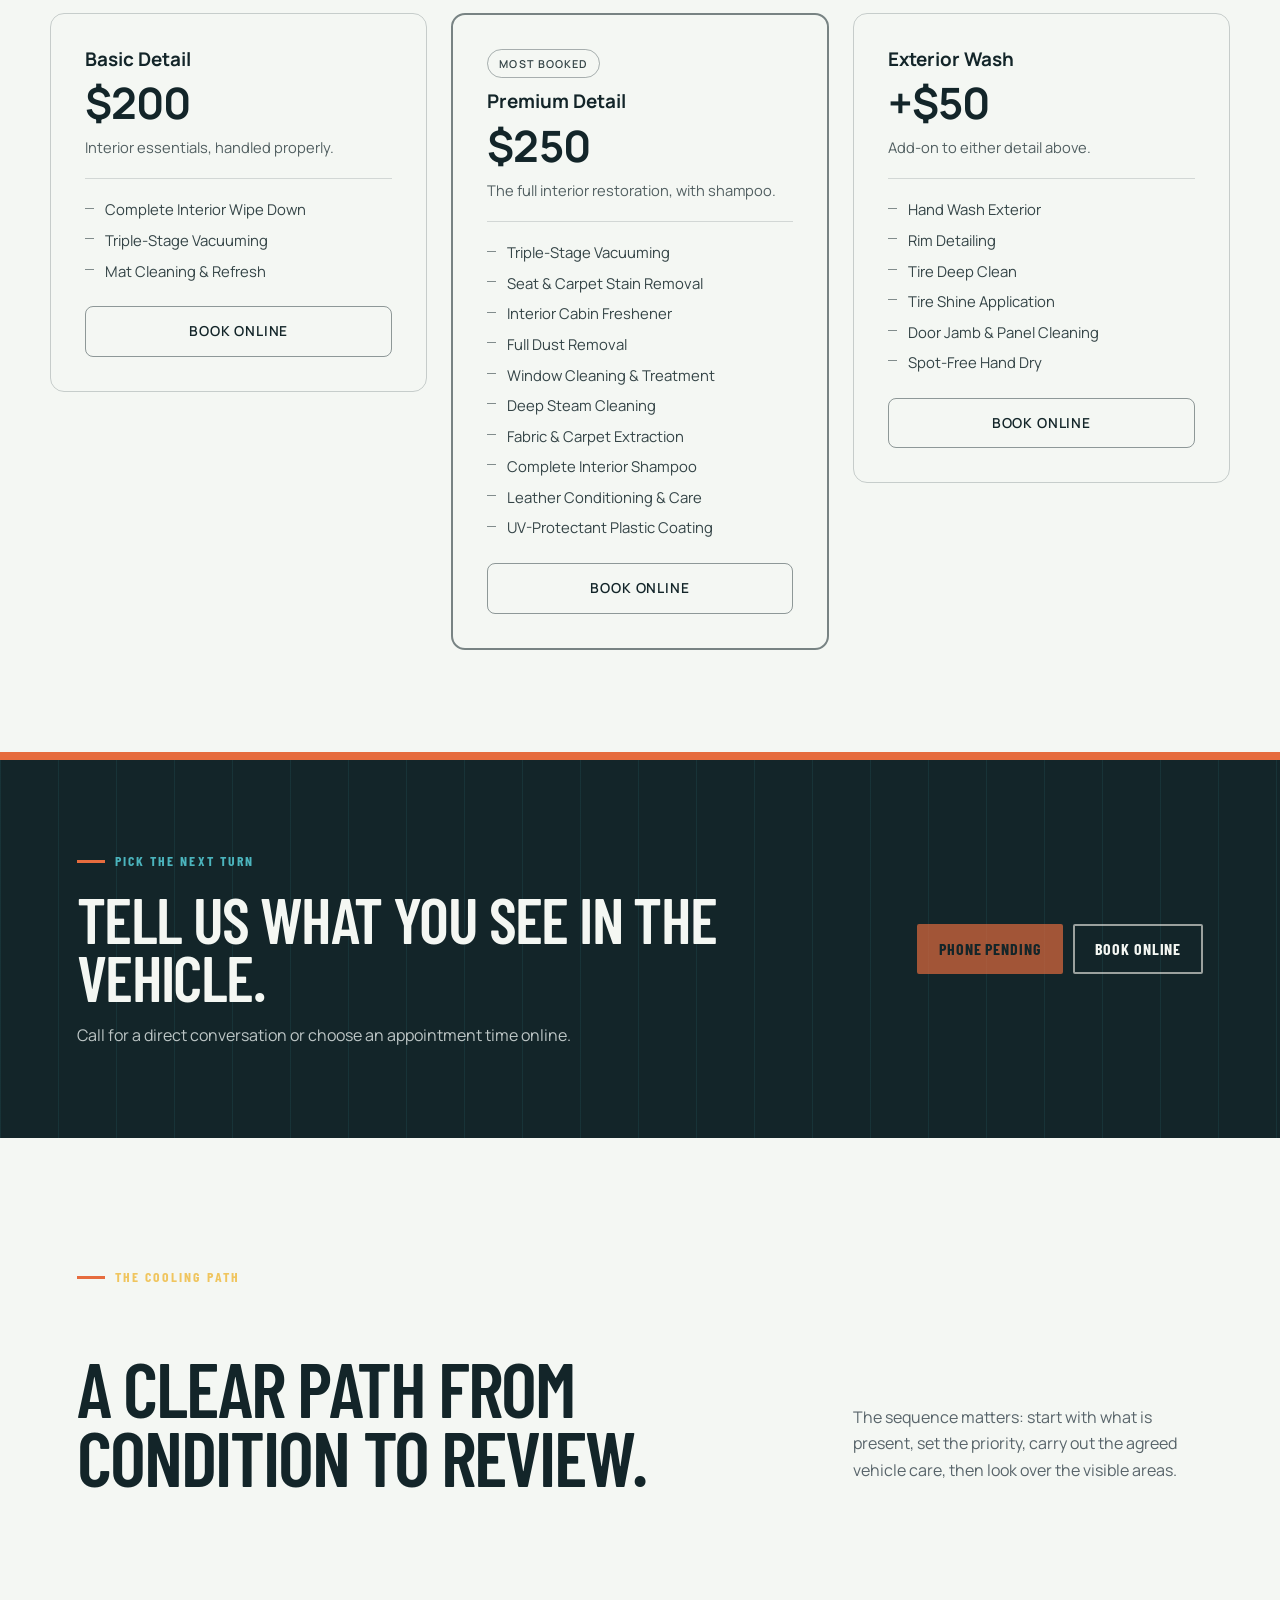
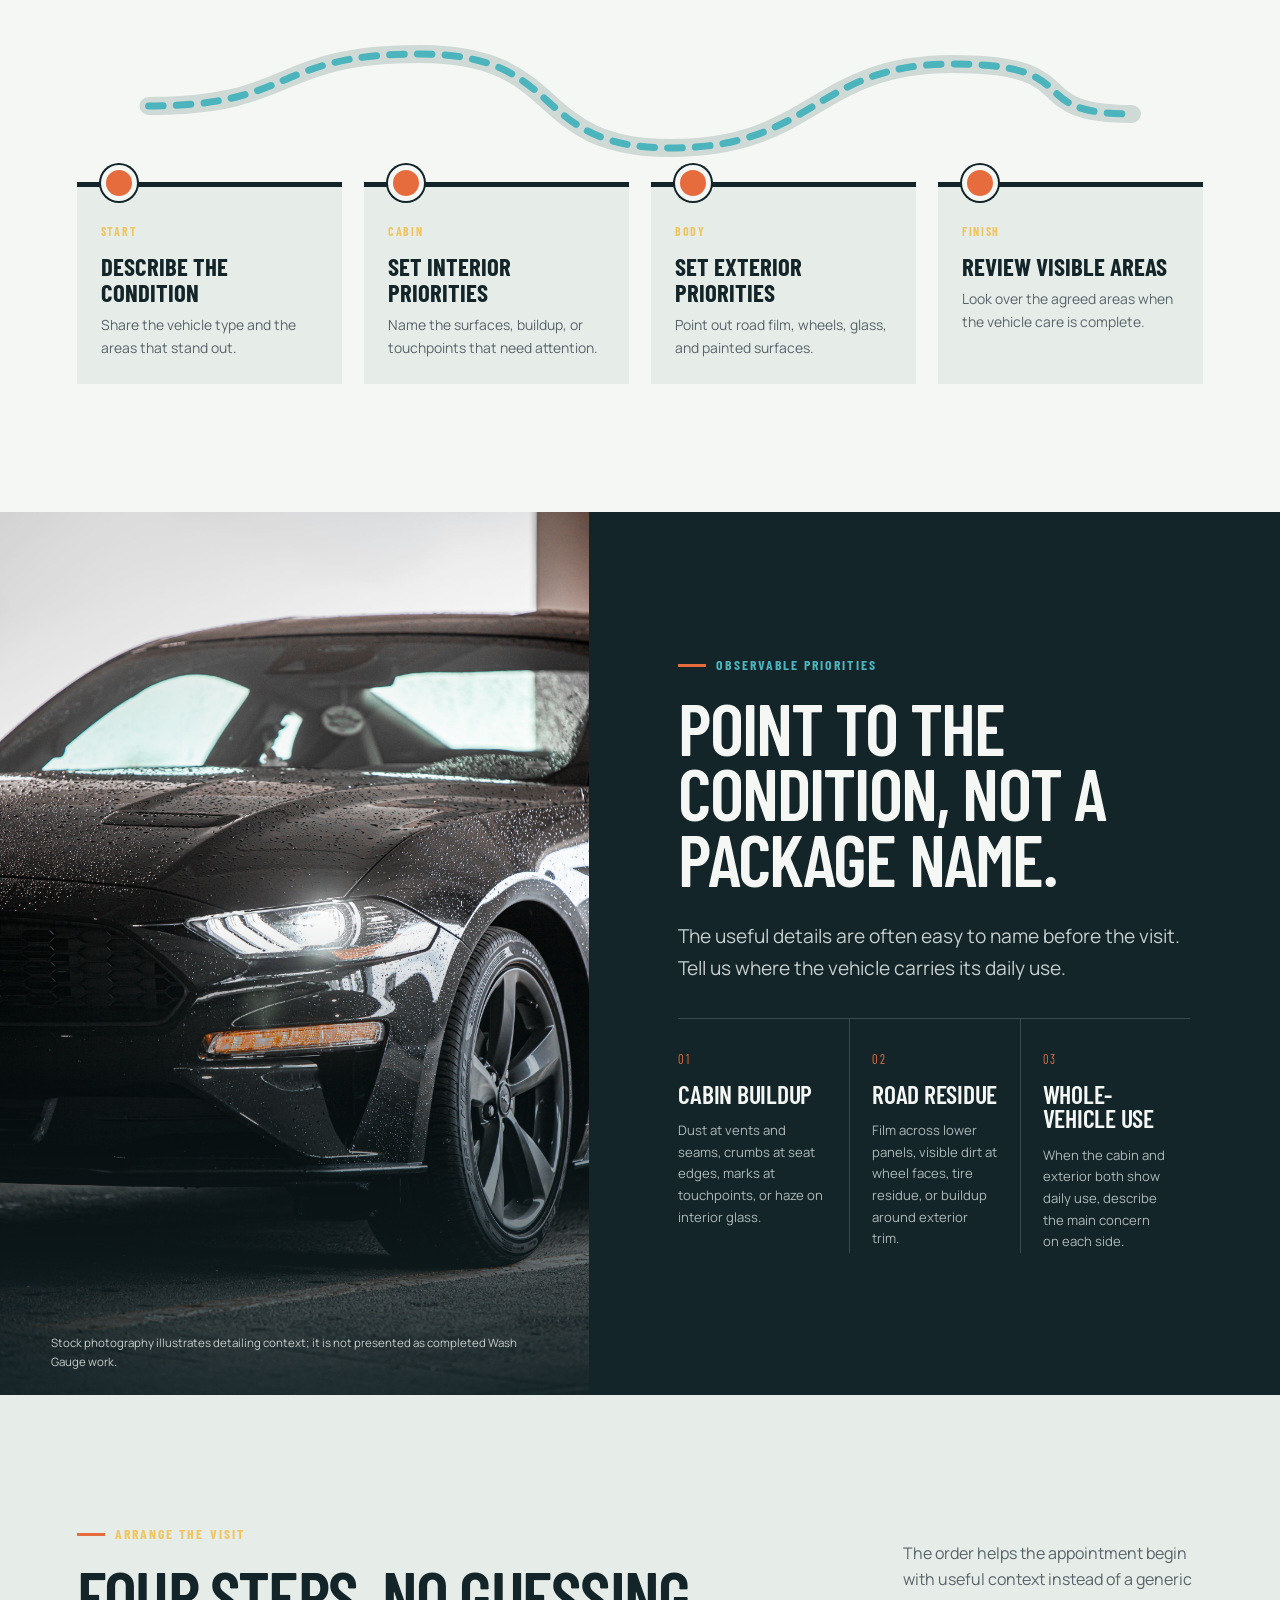
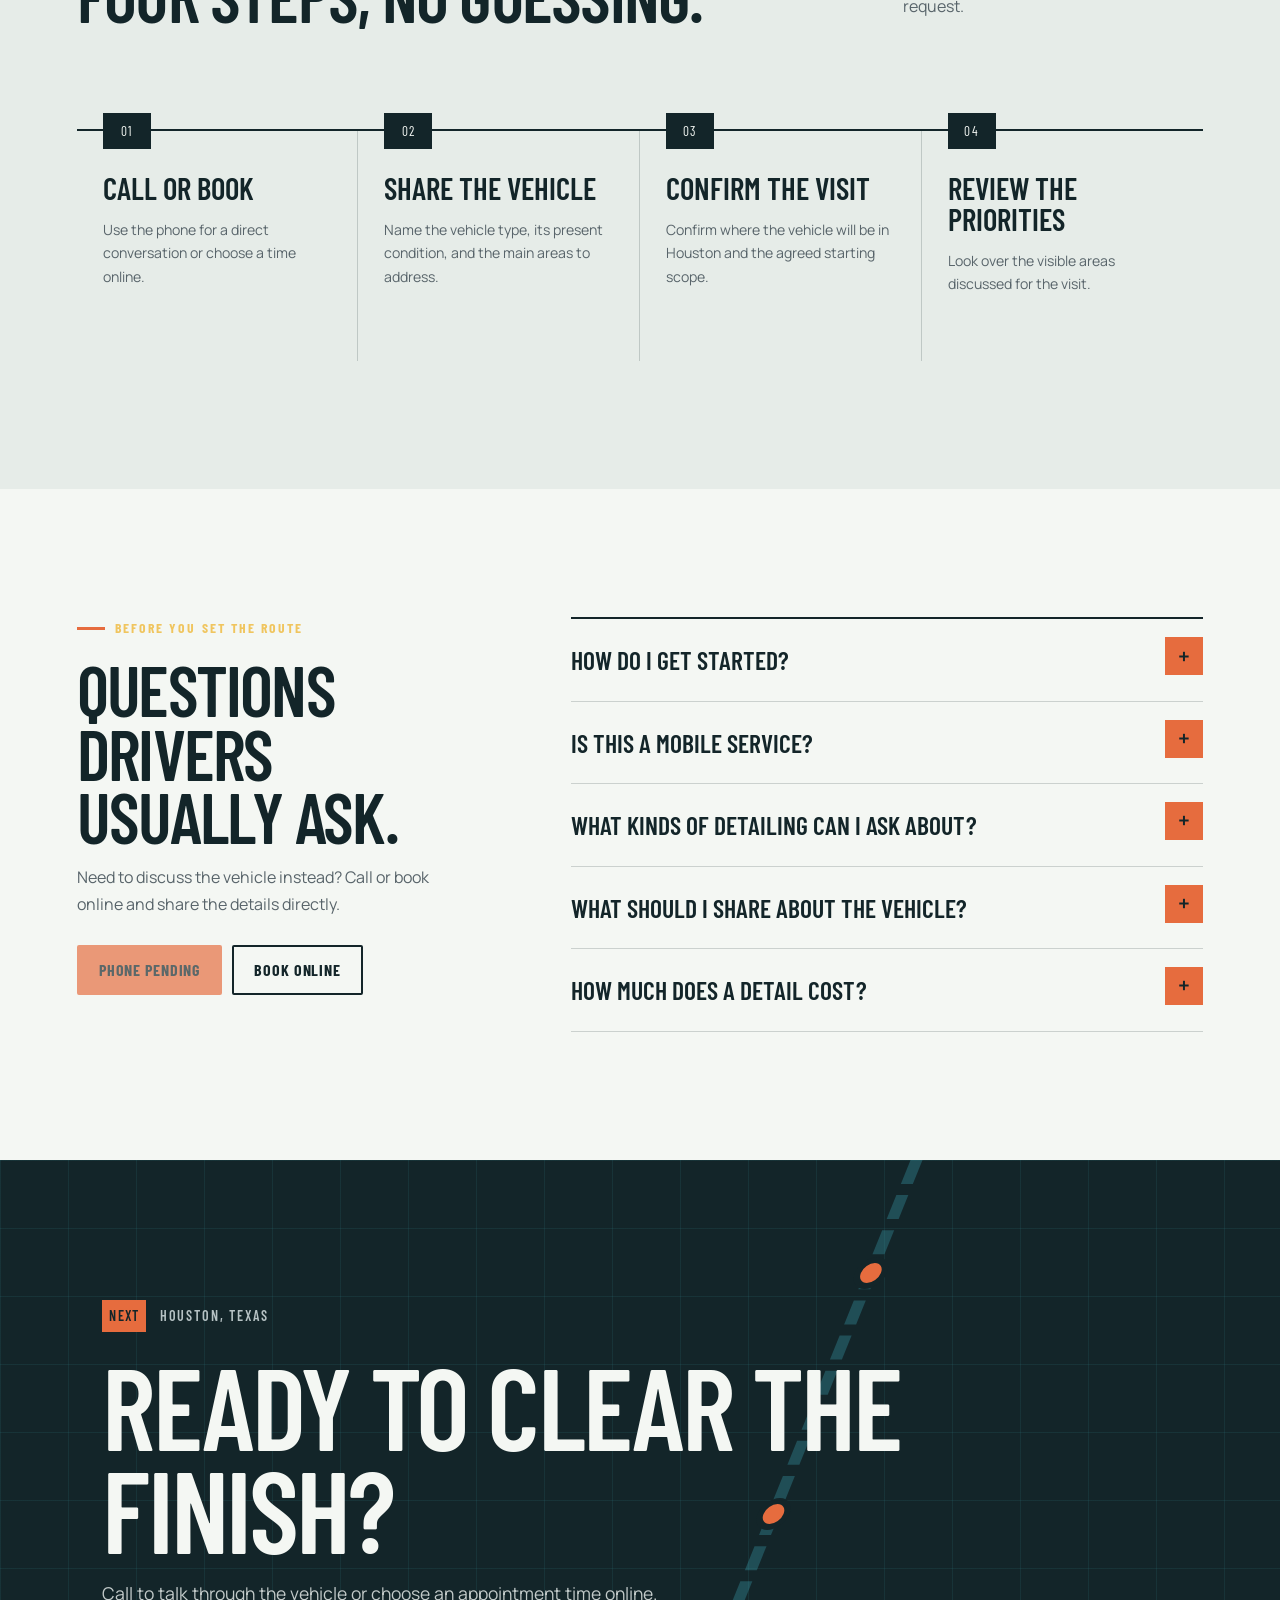
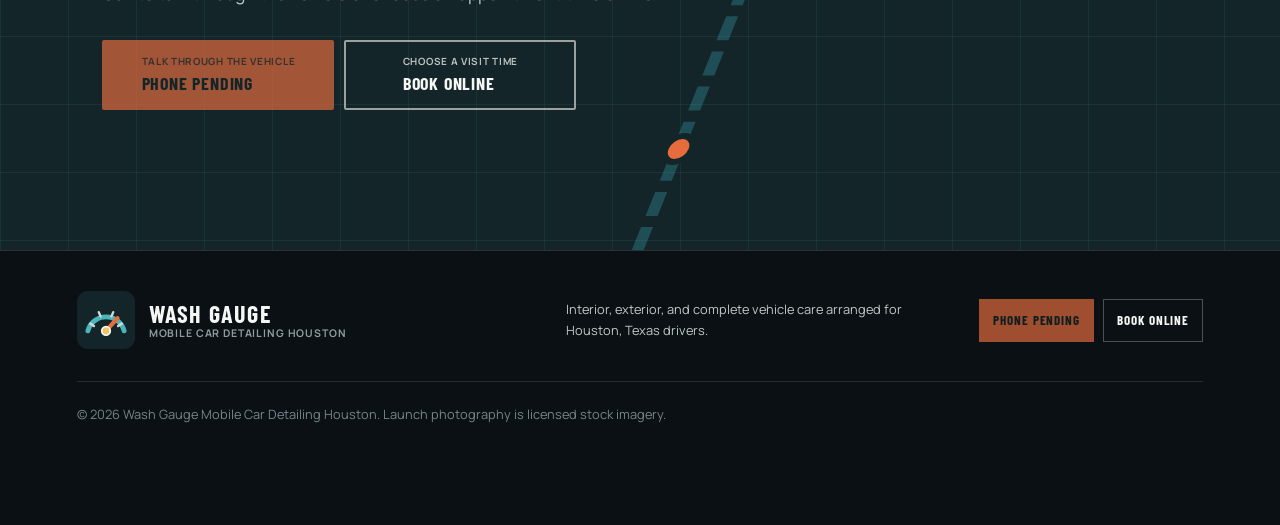
==== commit 2a9a0493: "feat: replace pricing with the standard rate grid Basic Detail $200, Premium Detail $250 including s" ====
--- a/index.html
+++ b/index.html
@@ -42,31 +42,63 @@
           "itemOffered": {
             "@type": "Service",
             "name": "Interior car detailing"
-          },
-          "price": "200",
-          "priceCurrency": "USD"
+          }
         },
         {
           "@type": "Offer",
           "itemOffered": {
             "@type": "Service",
             "name": "Exterior car detailing"
-          },
-          "price": "250",
-          "priceCurrency": "USD"
+          }
         },
         {
           "@type": "Offer",
           "itemOffered": {
             "@type": "Service",
             "name": "Complete car detailing"
-          },
-          "price": "250",
-          "priceCurrency": "USD"
+          }
         }
       ]
     },
-    "priceRange": "$200-$250"
+    "priceRange": "$200-$250",
+    "makesOffer": [
+      {
+        "@type": "Offer",
+        "name": "Basic Detail",
+        "price": "200",
+        "priceCurrency": "USD",
+        "availability": "https://schema.org/InStock",
+        "itemOffered": {
+          "@type": "Service",
+          "name": "Basic Detail",
+          "description": "Interior essentials: complete interior wipe down, triple-stage vacuuming, and mat cleaning and refresh."
+        }
+      },
+      {
+        "@type": "Offer",
+        "name": "Premium Detail",
+        "price": "250",
+        "priceCurrency": "USD",
+        "availability": "https://schema.org/InStock",
+        "itemOffered": {
+          "@type": "Service",
+          "name": "Premium Detail",
+          "description": "The full interior restoration, including complete interior shampoo, deep steam cleaning, fabric and carpet extraction, and leather conditioning."
+        }
+      },
+      {
+        "@type": "Offer",
+        "name": "Exterior Wash",
+        "price": "50",
+        "priceCurrency": "USD",
+        "availability": "https://schema.org/InStock",
+        "itemOffered": {
+          "@type": "Service",
+          "name": "Exterior Wash",
+          "description": "Add-on exterior wash: hand wash, rim detailing, tire deep clean and shine, door jamb cleaning, and spot-free hand dry."
+        }
+      }
+    ]
   }
   </script>
 </head>
@@ -168,7 +200,6 @@
           <div class="service-content">
             <p class="service-code">MR / 01</p>
             <h3>Interior car detailing</h3>
-            <p class="service-price">$200</p>
             <p>Focus attention on the spaces drivers and passengers see, touch, and use.</p>
             <ul>
               <li>Seats, floors, and reachable seams</li>
@@ -186,7 +217,6 @@
           <div class="service-content">
             <p class="service-code">MR / 02</p>
             <h3>Exterior car detailing</h3>
-            <p class="service-price">$250<span>Includes shampoo</span></p>
             <p>Address the body, glass, wheels, tires, and the road film carried across them.</p>
             <ul>
               <li>Painted surfaces and exterior glass</li>
@@ -204,7 +234,6 @@
           <div class="service-content">
             <p class="service-code">MR / 03</p>
             <h3>Complete car detailing</h3>
-            <p class="service-price">$250</p>
             <p>Combine cabin and exterior attention when both sides of the vehicle need work.</p>
             <ul>
               <li>Interior and exterior in one visit</li>
@@ -215,6 +244,64 @@
         </article>
       </div>
     </section>
+
+    <section class="rates" id="pricing" aria-labelledby="pricing-title">
+      <div class="rates-shell">
+        <div class="rates-head">
+          <p class="rates-eyebrow">Pricing</p>
+          <h2 id="pricing-title">Flat rates. Booked online in a minute.</h2>
+          <p class="rates-intro">Pick the level of care your vehicle needs. Add the exterior wash to either detail.</p>
+        </div>
+
+        <div class="rate-grid">
+          <article class="rate-card">
+            <h3>Basic Detail</h3>
+            <p class="rate-figure">$200</p>
+            <p class="rate-note">Interior essentials, handled properly.</p>
+            <ul class="rate-list">
+              <li>Complete Interior Wipe Down</li>
+              <li>Triple-Stage Vacuuming</li>
+              <li>Mat Cleaning &amp; Refresh</li>
+            </ul>
+            <a class="rate-cta" href="https://cal.com/sumitdatta/auto-detail-service" target="_blank" rel="noopener">Book Online</a>
+          </article>
+          <article class="rate-card rate-card-featured">
+            <span class="rate-badge">Most booked</span>
+            <h3>Premium Detail</h3>
+            <p class="rate-figure">$250</p>
+            <p class="rate-note">The full interior restoration, with shampoo.</p>
+            <ul class="rate-list">
+              <li>Triple-Stage Vacuuming</li>
+              <li>Seat &amp; Carpet Stain Removal</li>
+              <li>Interior Cabin Freshener</li>
+              <li>Full Dust Removal</li>
+              <li>Window Cleaning &amp; Treatment</li>
+              <li>Deep Steam Cleaning</li>
+              <li>Fabric &amp; Carpet Extraction</li>
+              <li>Complete Interior Shampoo</li>
+              <li>Leather Conditioning &amp; Care</li>
+              <li>UV-Protectant Plastic Coating</li>
+            </ul>
+            <a class="rate-cta" href="https://cal.com/sumitdatta/auto-detail-service" target="_blank" rel="noopener">Book Online</a>
+          </article>
+          <article class="rate-card">
+            <h3>Exterior Wash</h3>
+            <p class="rate-figure">+$50</p>
+            <p class="rate-note">Add-on to either detail above.</p>
+            <ul class="rate-list">
+              <li>Hand Wash Exterior</li>
+              <li>Rim Detailing</li>
+              <li>Tire Deep Clean</li>
+              <li>Tire Shine Application</li>
+              <li>Door Jamb &amp; Panel Cleaning</li>
+              <li>Spot-Free Hand Dry</li>
+            </ul>
+            <a class="rate-cta" href="https://cal.com/sumitdatta/auto-detail-service" target="_blank" rel="noopener">Book Online</a>
+          </article>
+        </div>
+      </div>
+    </section>
+
 
     <section class="route-callout" aria-label="Contact Wash Gauge">
       <div>
@@ -339,7 +426,7 @@
         </details>
         <details>
           <summary>How much does a detail cost?</summary>
-          <p>Interior car detailing starts at $200. Exterior car detailing is $250 and includes shampoo. Complete car detailing is $250. Vehicle size and condition can affect the final scope, so confirm the details when you call or book.</p>
+          <p>The Basic Detail is $200 and covers interior essentials. The Premium Detail is $250 and includes a complete interior shampoo. An Exterior Wash can be added to either for $50. Vehicle size and condition can affect the final scope, so confirm the details when you call or book.</p>
         </details>
       </div>
     </section>
--- a/styles.css
+++ b/styles.css
@@ -1668,20 +1668,147 @@
   }
 }
 
-.service-price {
-  margin-top: 0.9rem;
-  font-size: 1.35rem;
+/* Pricing section — self-contained, inherits each site's own colors and type. */
+.rates {
+  padding: clamp(56px, 8vw, 104px) clamp(20px, 5vw, 48px);
+}
+
+.rates-shell {
+  width: min(1180px, 100%);
+  margin-inline: auto;
+}
+
+.rates-head {
+  max-width: 60ch;
+  margin-bottom: clamp(30px, 4vw, 50px);
+}
+
+.rates-eyebrow {
+  margin: 0 0 10px;
+  font-size: 0.76rem;
+  font-weight: 600;
+  letter-spacing: 0.14em;
+  text-transform: uppercase;
+  opacity: 0.65;
+}
+
+.rates-head h2 {
+  margin: 0 0 14px;
+  line-height: 1.12;
+}
+
+.rates-intro {
+  margin: 0;
+  font-size: 1.02rem;
+  line-height: 1.6;
+  opacity: 0.75;
+}
+
+.rate-grid {
+  display: grid;
+  gap: clamp(16px, 2vw, 24px);
+  grid-template-columns: repeat(auto-fit, minmax(260px, 1fr));
+  align-items: start;
+}
+
+.rate-card {
+  position: relative;
+  display: flex;
+  flex-direction: column;
+  padding: clamp(24px, 3vw, 34px);
+  border: 1px solid color-mix(in srgb, currentColor 20%, transparent);
+  border-radius: 14px;
+}
+
+.rate-card-featured {
+  border-width: 2px;
+  border-color: color-mix(in srgb, currentColor 55%, transparent);
+}
+
+.rate-badge {
+  align-self: flex-start;
+  margin-bottom: 12px;
+  padding: 5px 11px;
+  border: 1px solid color-mix(in srgb, currentColor 40%, transparent);
+  border-radius: 999px;
+  font-size: 0.68rem;
+  font-weight: 600;
+  letter-spacing: 0.1em;
+  text-transform: uppercase;
+  opacity: 0.85;
+}
+
+.rate-card h3 {
+  margin: 0;
+  font-size: 1.18rem;
+  line-height: 1.25;
+}
+
+.rate-figure {
+  margin: 10px 0 0;
+  font-size: clamp(2.1rem, 4vw, 2.7rem);
   font-weight: 700;
-  letter-spacing: -0.01em;
-  line-height: 1.2;
-}
-
-.service-price span {
-  display: block;
-  margin-top: 0.2rem;
-  font-size: 0.78rem;
-  font-weight: 500;
+  letter-spacing: -0.02em;
+  line-height: 1;
+}
+
+.rate-note {
+  margin: 12px 0 0;
+  font-size: 0.92rem;
+  line-height: 1.5;
+  opacity: 0.72;
+}
+
+.rate-list {
+  margin: 20px 0 0;
+  padding: 20px 0 0;
+  border-top: 1px solid color-mix(in srgb, currentColor 15%, transparent);
+  list-style: none;
+  display: grid;
+  gap: 9px;
+}
+
+.rate-list li {
+  position: relative;
+  padding-left: 20px;
+  font-size: 0.93rem;
+  line-height: 1.45;
+  opacity: 0.85;
+}
+
+.rate-list li::before {
+  content: "";
+  position: absolute;
+  left: 0;
+  top: 0.55em;
+  width: 9px;
+  height: 1px;
+  background: currentColor;
+  opacity: 0.6;
+}
+
+.rate-cta {
+  margin-top: 24px;
+  padding: 13px 20px;
+  border: 1px solid color-mix(in srgb, currentColor 45%, transparent);
+  border-radius: 8px;
+  font-size: 0.86rem;
+  font-weight: 600;
   letter-spacing: 0.06em;
   text-transform: uppercase;
-  opacity: 0.72;
-}
+  text-align: center;
+  text-decoration: none;
+  color: inherit;
+  transition: opacity 0.18s ease;
+}
+
+.rate-cta:hover,
+.rate-cta:focus-visible {
+  opacity: 0.7;
+}
+
+@media (max-width: 640px) {
+  .rate-grid {
+    grid-template-columns: 1fr;
+  }
+}
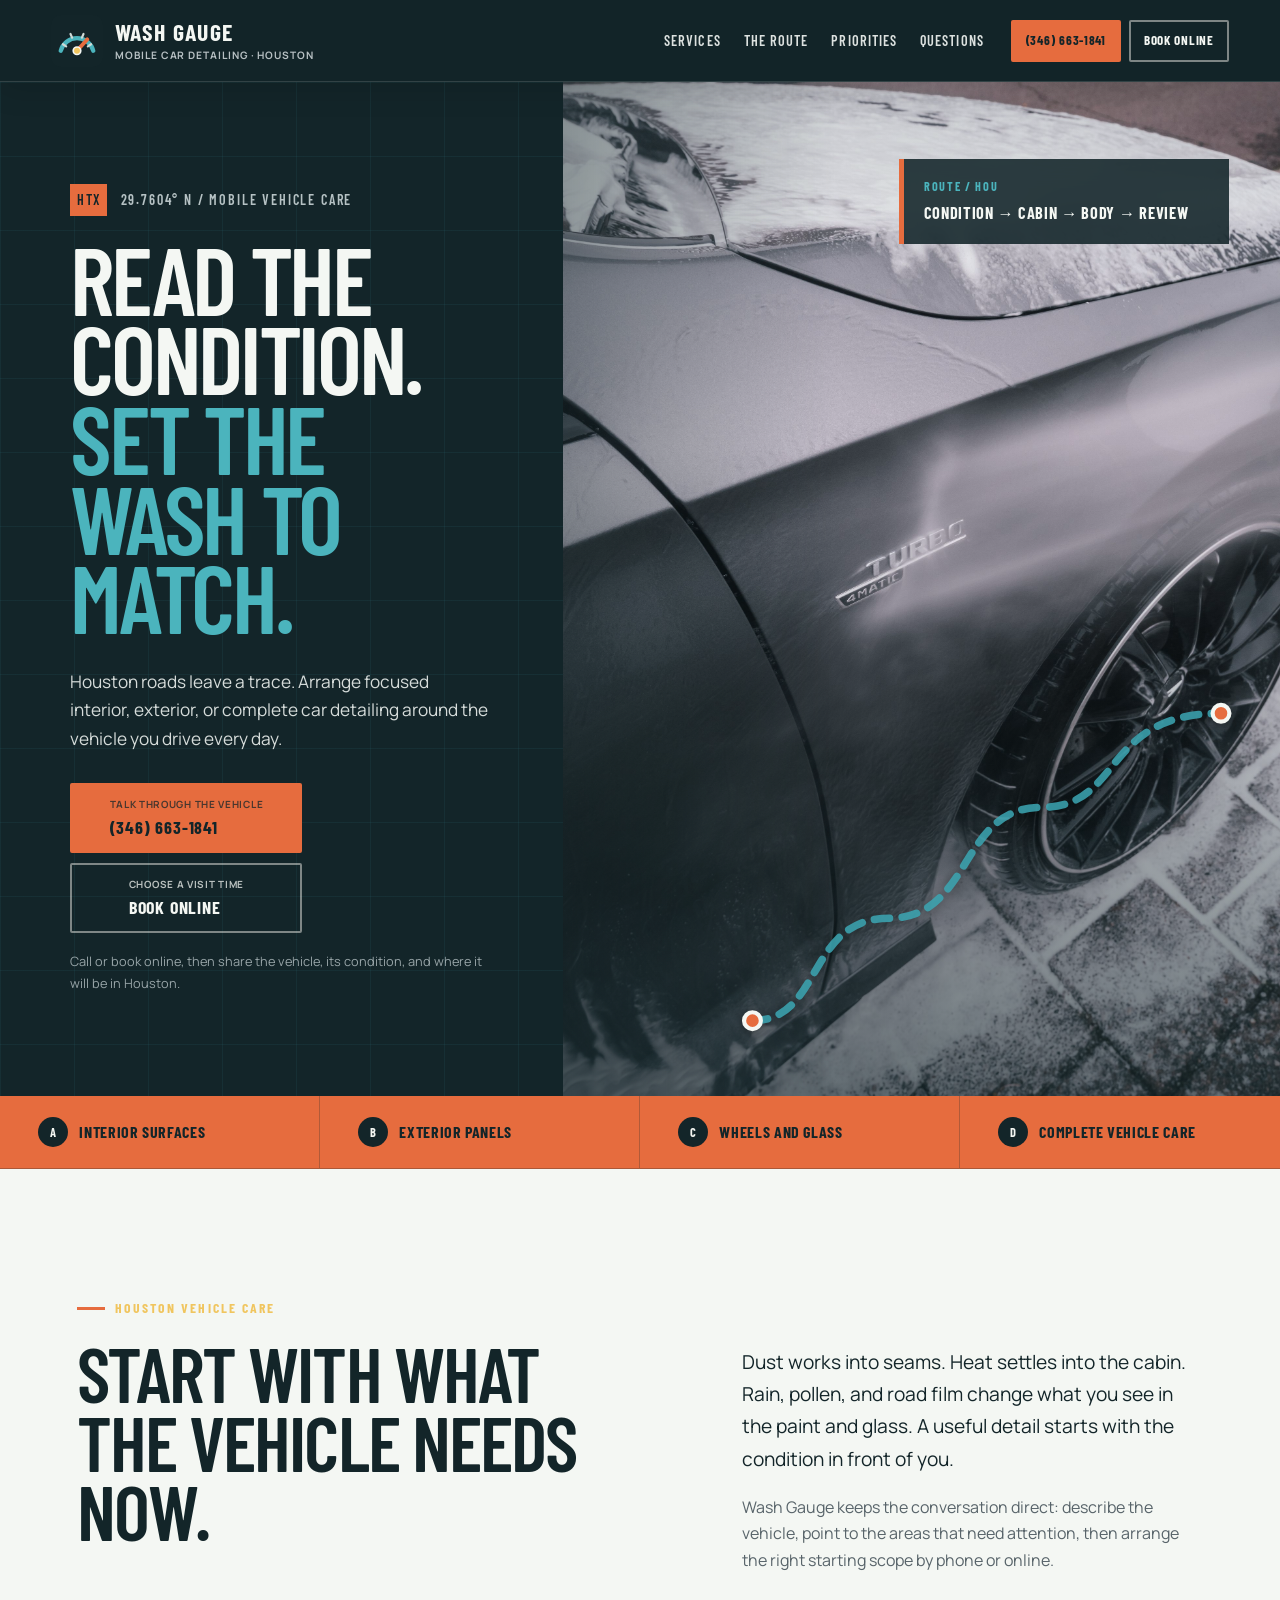
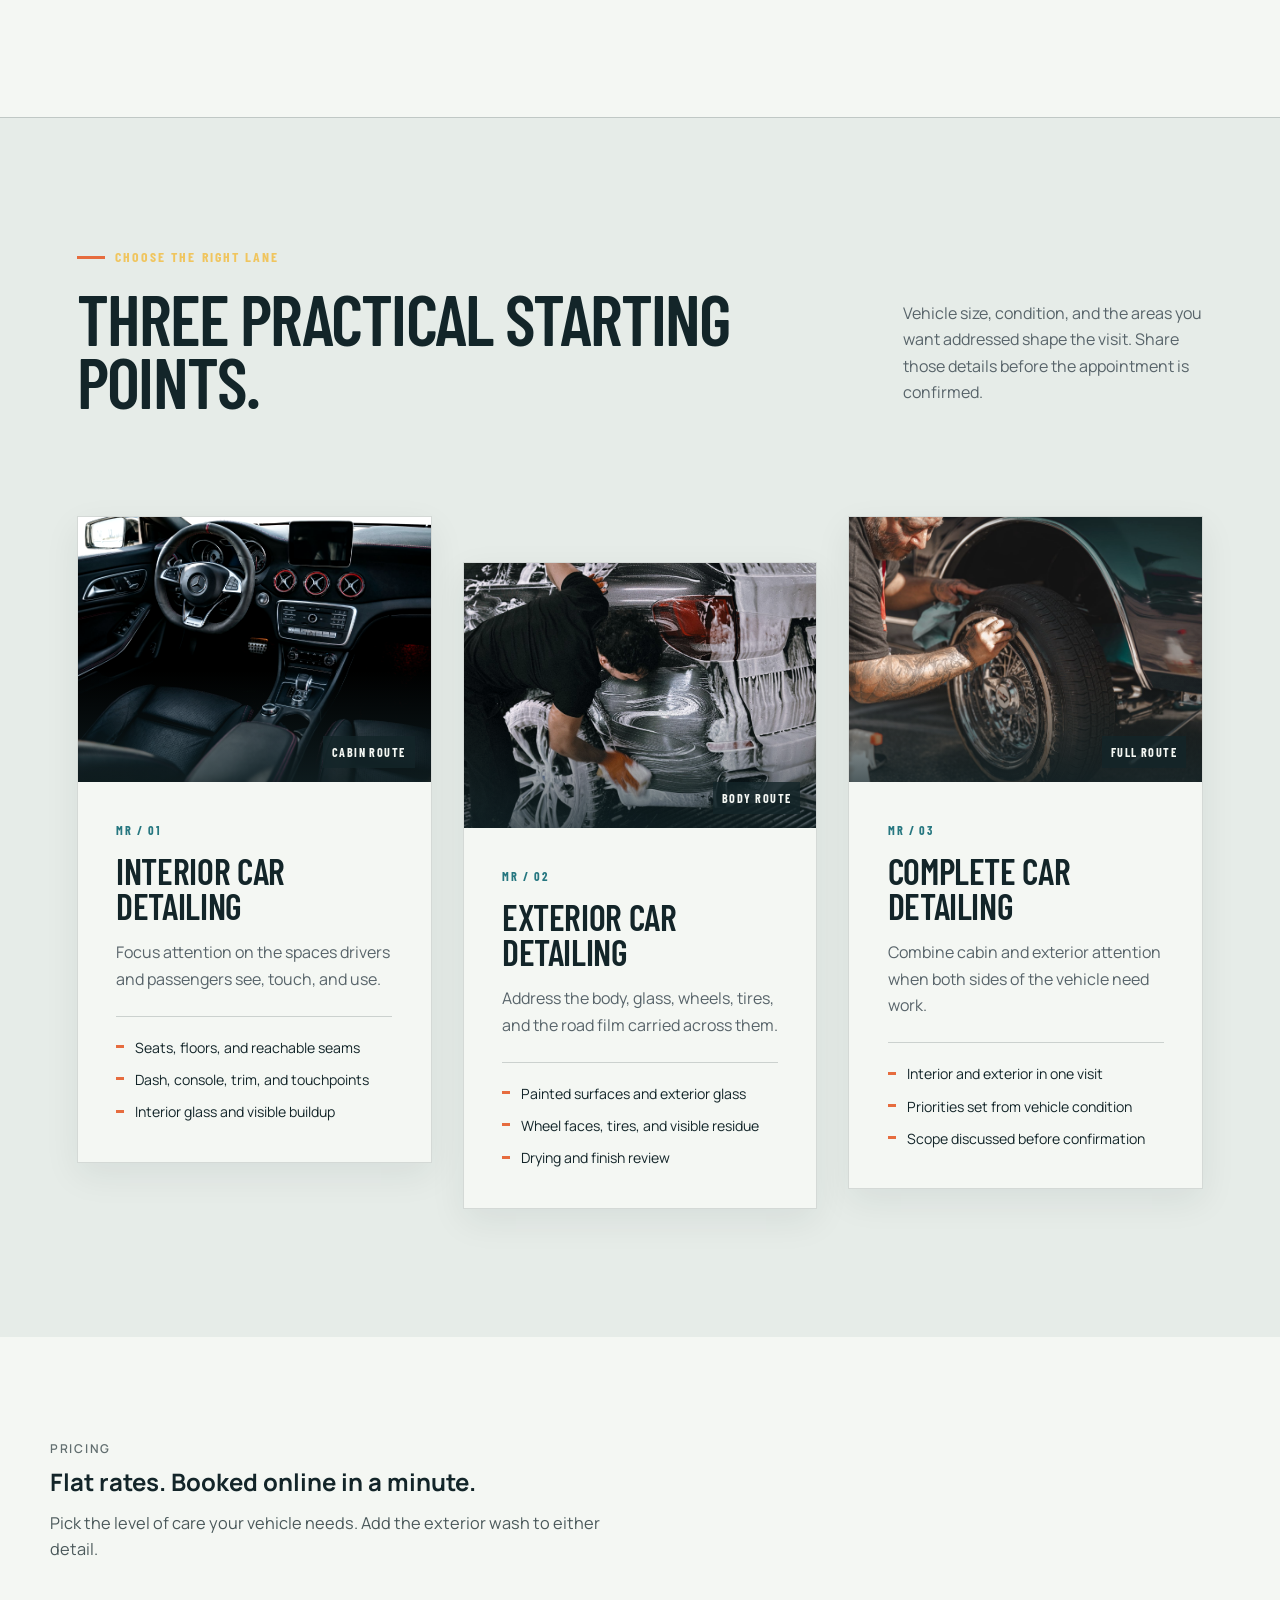
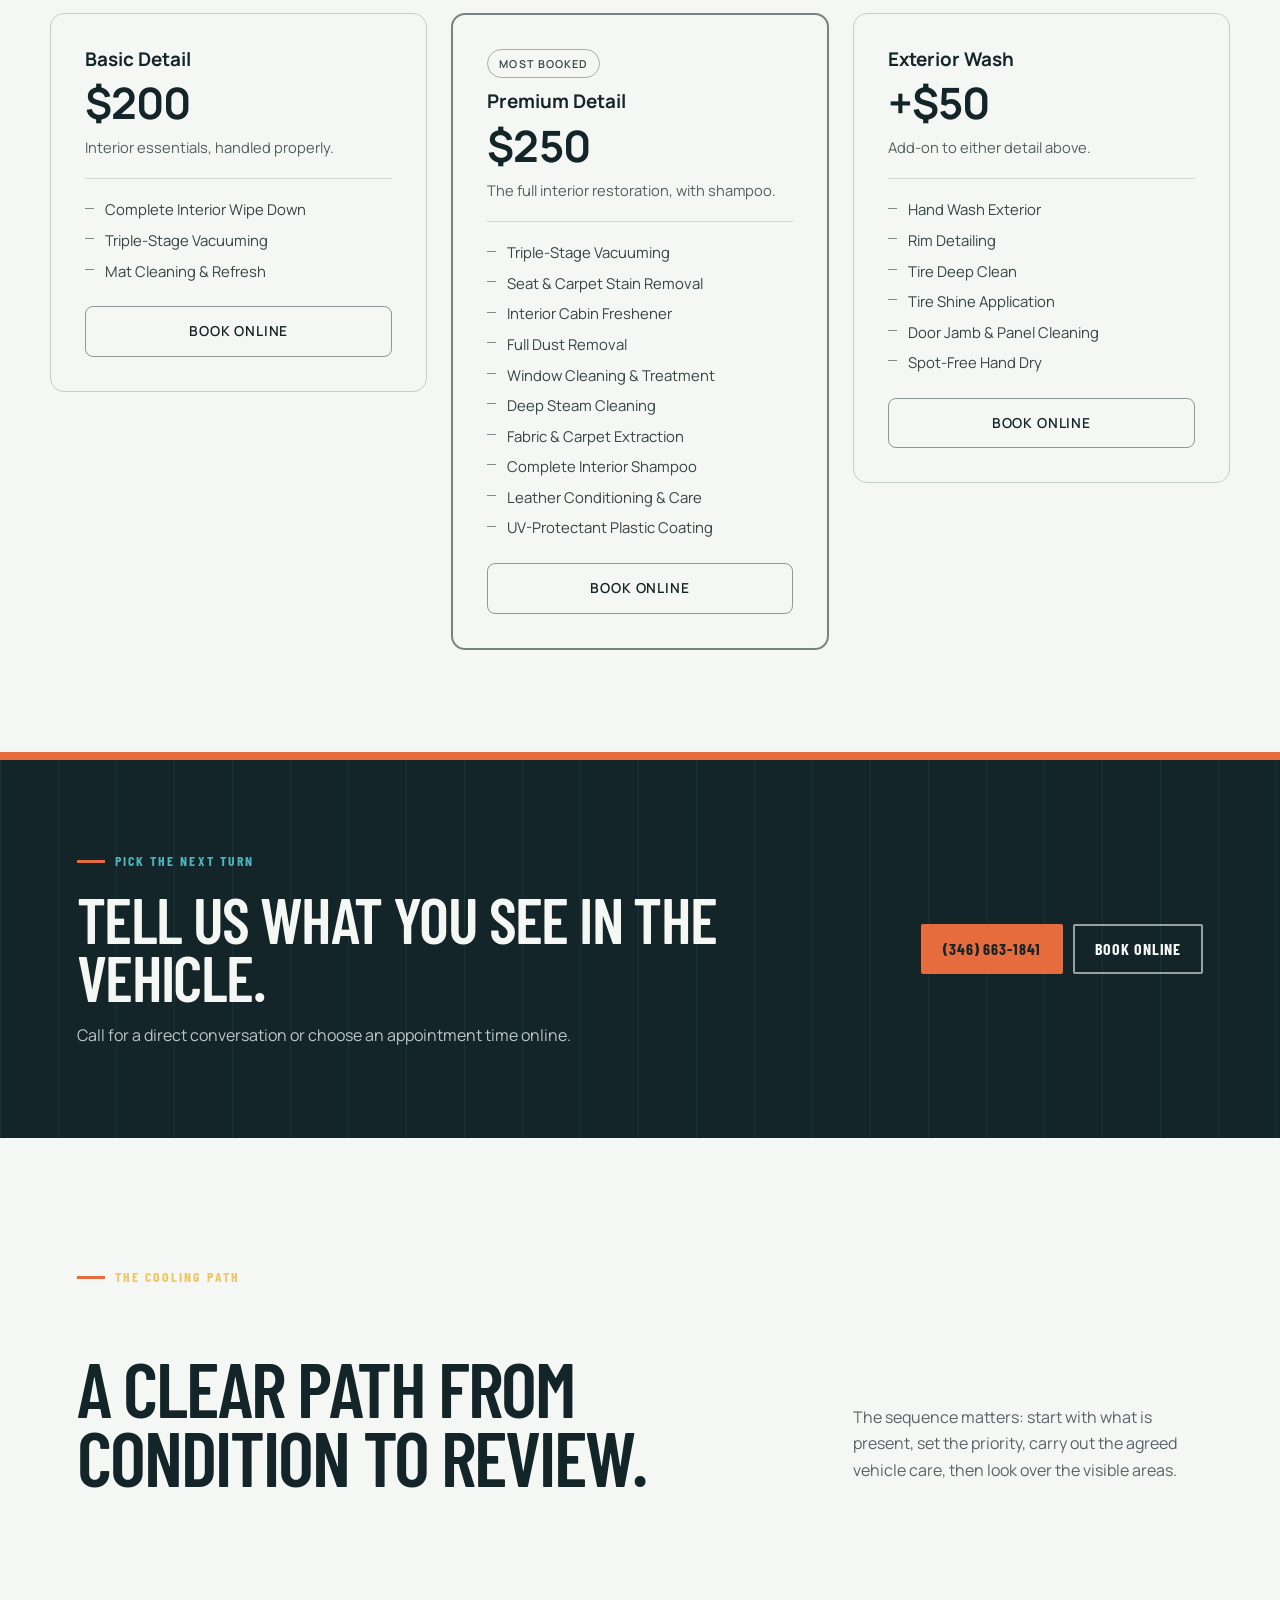
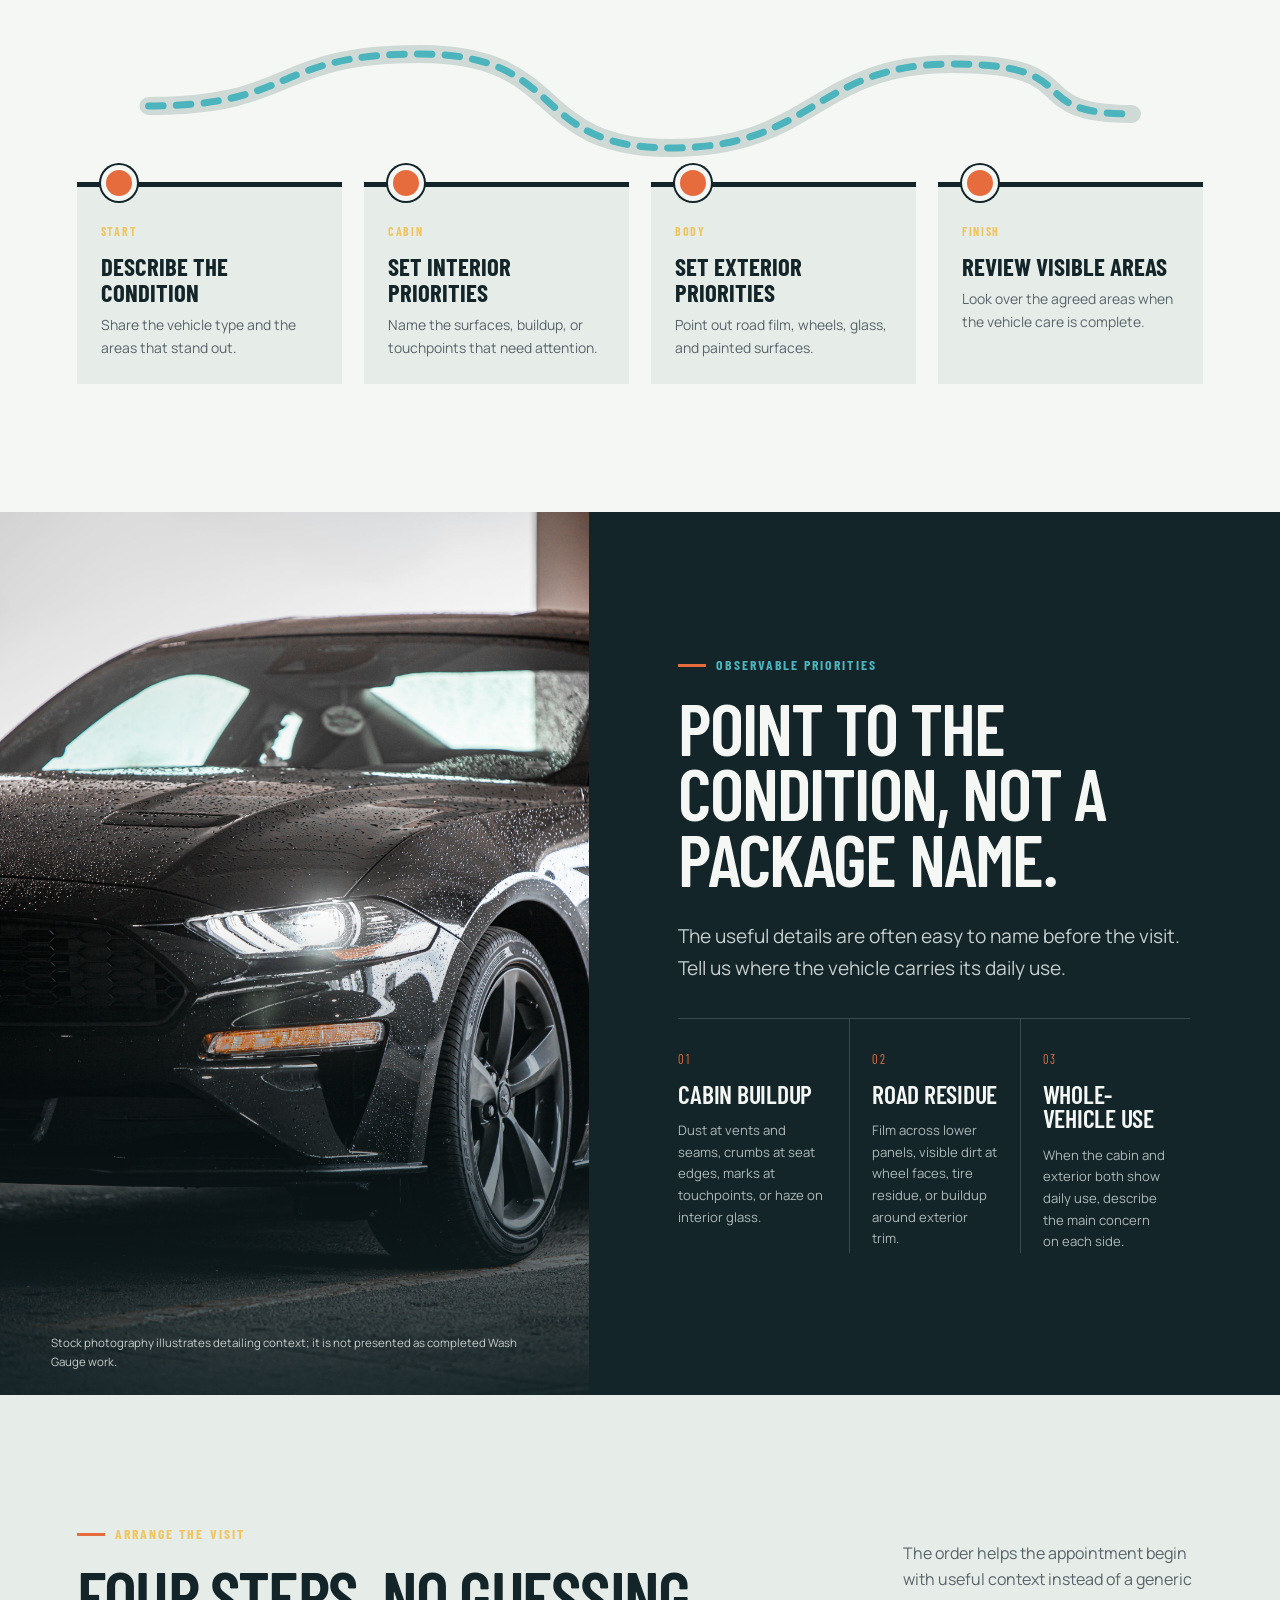
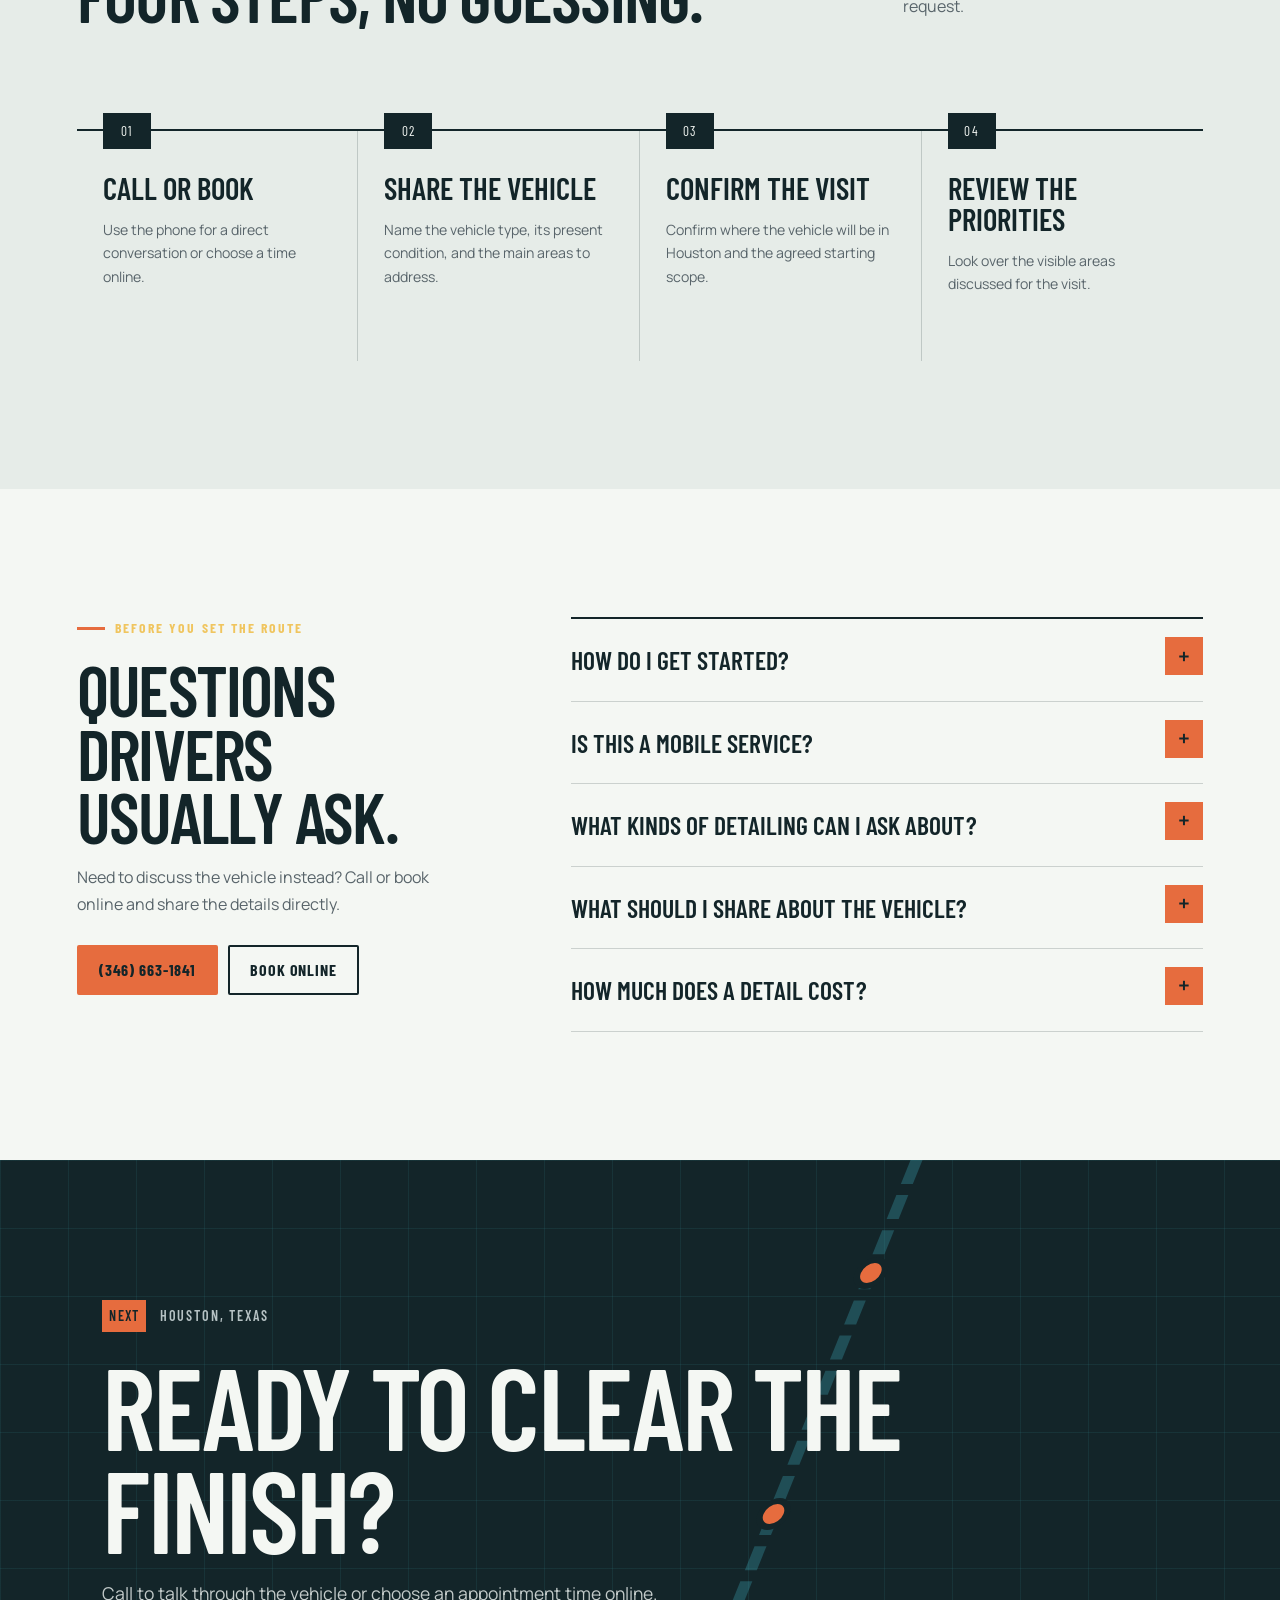
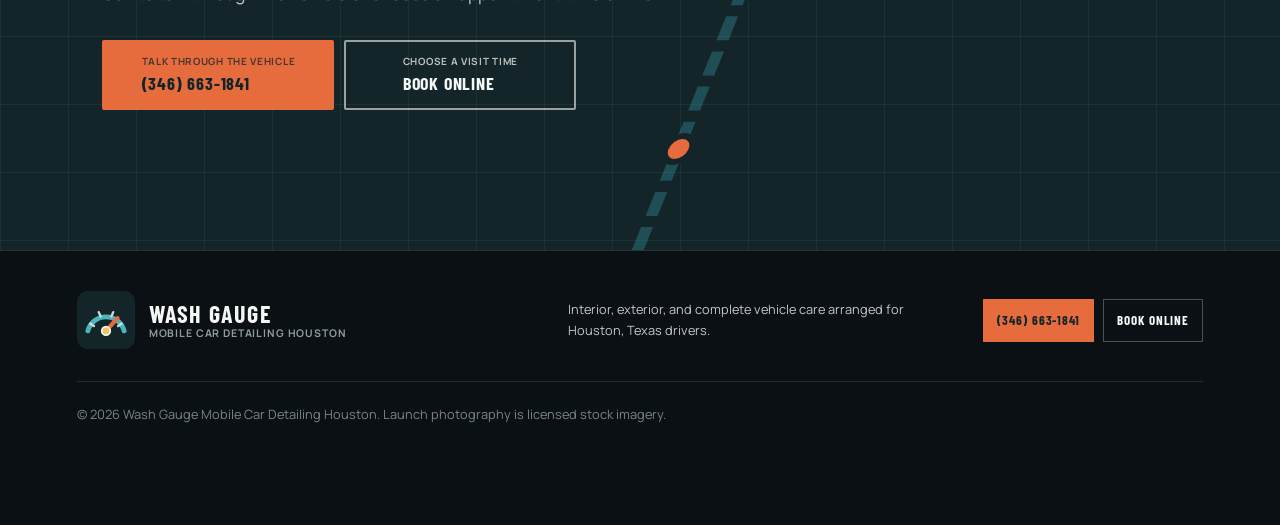
==== commit 5086b77a: "fix: sync GMB identity and pricing" ====
--- a/index.html
+++ b/index.html
@@ -3,7 +3,7 @@
 <head>
   <meta charset="utf-8">
   <meta name="viewport" content="width=device-width, initial-scale=1">
-  <title>Wash Gauge Mobile Car Detailing Houston, TX</title>
+  <title>Wash Gauge Mobile Car Detailing Houston | Call or Book Online</title>
   <meta name="description" content="Mobile car detailing in Houston, Texas for interior, exterior, and complete vehicle care. Call Wash Gauge or book an appointment online.">
   <meta name="theme-color" content="#191b1d">
   <meta property="og:title" content="Wash Gauge Mobile Car Detailing Houston">
@@ -19,88 +19,97 @@
   <link rel="preload" href="/assets/hero-route.jpg" as="image">
   <link rel="stylesheet" href="/styles.css">
   <script type="application/ld+json">
-  {
-    "@context": "https://schema.org",
-    "@type": "LocalBusiness",
-    "name": "Wash Gauge Mobile Car Detailing Houston",
-    "url": "https://washgauge.shop/",
-    "description": "Mobile car detailing in Houston, Texas with interior, exterior, and complete vehicle care appointments.",
-    "areaServed": {
-      "@type": "City",
-      "name": "Houston",
-      "containedInPlace": {
-        "@type": "State",
-        "name": "Texas"
-      }
-    },
-    "hasOfferCatalog": {
-      "@type": "OfferCatalog",
-      "name": "Car detailing services",
-      "itemListElement": [
-        {
-          "@type": "Offer",
-          "itemOffered": {
-            "@type": "Service",
-            "name": "Interior car detailing"
+      {
+        "@context": "https://schema.org",
+        "@type": "LocalBusiness",
+        "name": "Wash Gauge Mobile Car Detailing Houston",
+        "url": "https://washgauge.shop/",
+        "telephone": "+1 346-663-1841",
+        "address": {
+          "@type": "PostalAddress",
+          "streetAddress": "7518 Kings River Cir",
+          "addressLocality": "Humble",
+          "addressRegion": "TX",
+          "postalCode": "77346",
+          "addressCountry": "US"
+        },
+        "description": "Mobile car detailing in Houston, Texas with interior, exterior, and complete vehicle care appointments.",
+        "areaServed": {
+          "@type": "City",
+          "name": "Houston",
+          "containedInPlace": {
+            "@type": "State",
+            "name": "Texas"
           }
         },
-        {
-          "@type": "Offer",
-          "itemOffered": {
-            "@type": "Service",
-            "name": "Exterior car detailing"
+        "hasOfferCatalog": {
+          "@type": "OfferCatalog",
+          "name": "Car detailing services",
+          "itemListElement": [
+            {
+              "@type": "Offer",
+              "itemOffered": {
+                "@type": "Service",
+                "name": "Interior car detailing"
+              }
+            },
+            {
+              "@type": "Offer",
+              "itemOffered": {
+                "@type": "Service",
+                "name": "Exterior car detailing"
+              }
+            },
+            {
+              "@type": "Offer",
+              "itemOffered": {
+                "@type": "Service",
+                "name": "Complete car detailing"
+              }
+            }
+          ]
+        },
+        "priceRange": "$200-$250",
+        "makesOffer": [
+          {
+            "@type": "Offer",
+            "name": "Basic Detail",
+            "price": "200",
+            "priceCurrency": "USD",
+            "availability": "https://schema.org/InStock",
+            "itemOffered": {
+              "@type": "Service",
+              "name": "Basic Detail",
+              "description": "Interior essentials: complete interior wipe down, triple-stage vacuuming, and mat cleaning and refresh."
+            }
+          },
+          {
+            "@type": "Offer",
+            "name": "Premium Detail",
+            "price": "250",
+            "priceCurrency": "USD",
+            "availability": "https://schema.org/InStock",
+            "itemOffered": {
+              "@type": "Service",
+              "name": "Premium Detail",
+              "description": "The full interior restoration, including complete interior shampoo, deep steam cleaning, fabric and carpet extraction, and leather conditioning."
+            }
+          },
+          {
+            "@type": "Offer",
+            "name": "Exterior Wash",
+            "price": "50",
+            "priceCurrency": "USD",
+            "availability": "https://schema.org/InStock",
+            "itemOffered": {
+              "@type": "Service",
+              "name": "Exterior Wash",
+              "description": "Add-on exterior wash: hand wash, rim detailing, tire deep clean and shine, door jamb cleaning, and spot-free hand dry."
+            }
           }
-        },
-        {
-          "@type": "Offer",
-          "itemOffered": {
-            "@type": "Service",
-            "name": "Complete car detailing"
-          }
-        }
-      ]
-    },
-    "priceRange": "$200-$250",
-    "makesOffer": [
-      {
-        "@type": "Offer",
-        "name": "Basic Detail",
-        "price": "200",
-        "priceCurrency": "USD",
-        "availability": "https://schema.org/InStock",
-        "itemOffered": {
-          "@type": "Service",
-          "name": "Basic Detail",
-          "description": "Interior essentials: complete interior wipe down, triple-stage vacuuming, and mat cleaning and refresh."
-        }
-      },
-      {
-        "@type": "Offer",
-        "name": "Premium Detail",
-        "price": "250",
-        "priceCurrency": "USD",
-        "availability": "https://schema.org/InStock",
-        "itemOffered": {
-          "@type": "Service",
-          "name": "Premium Detail",
-          "description": "The full interior restoration, including complete interior shampoo, deep steam cleaning, fabric and carpet extraction, and leather conditioning."
-        }
-      },
-      {
-        "@type": "Offer",
-        "name": "Exterior Wash",
-        "price": "50",
-        "priceCurrency": "USD",
-        "availability": "https://schema.org/InStock",
-        "itemOffered": {
-          "@type": "Service",
-          "name": "Exterior Wash",
-          "description": "Add-on exterior wash: hand wash, rim detailing, tire deep clean and shine, door jamb cleaning, and spot-free hand dry."
-        }
+        ]
       }
-    ]
-  }
-  </script>
+    </script>
 </head>
 <body>
   <a class="skip-link" href="#main">Skip to content</a>
@@ -125,7 +134,7 @@
       <a href="#priorities">Priorities</a>
       <a href="#questions">Questions</a>
       <div class="nav-actions">
-        <a class="button button-call button-small" href="#contact" aria-disabled="true">Phone pending</a>
+        <a class="button button-call button-small" href="tel:+13466631841">(346) 663-1841</a>
         <a class="button button-book button-small" href="https://cal.com/sumitdatta/auto-detail-service">Book online</a>
       </div>
     </nav>
@@ -138,9 +147,9 @@
         <h1>Read the condition. <em>Set the wash to match.</em></h1>
         <p class="hero-lede">Houston roads leave a trace. Arrange focused interior, exterior, or complete car detailing around the vehicle you drive every day.</p>
         <div class="action-pair hero-actions">
-          <a class="button button-call button-large" href="#contact" aria-disabled="true">
+          <a class="button button-call button-large" href="tel:+13466631841">
             <span>Talk through the vehicle</span>
-            <strong>Phone pending</strong>
+            <strong>(346) 663-1841</strong>
           </a>
           <a class="button button-book button-large" href="https://cal.com/sumitdatta/auto-detail-service">
             <span>Choose a visit time</span>
@@ -310,7 +319,7 @@
         <p>Call for a direct conversation or choose an appointment time online.</p>
       </div>
       <div class="action-pair">
-        <a class="button button-call" href="#contact" aria-disabled="true">Phone pending</a>
+        <a class="button button-call" href="tel:+13466631841">(346) 663-1841</a>
         <a class="button button-book button-book-light" href="https://cal.com/sumitdatta/auto-detail-service">Book online</a>
       </div>
     </section>
@@ -403,14 +412,14 @@
         <h2 id="questions-title">Questions drivers usually ask.</h2>
         <p>Need to discuss the vehicle instead? Call or book online and share the details directly.</p>
         <div class="action-pair questions-actions">
-          <a class="button button-call" href="#contact" aria-disabled="true">Phone pending</a>
+          <a class="button button-call" href="tel:+13466631841">(346) 663-1841</a>
           <a class="button button-book button-book-dark" href="https://cal.com/sumitdatta/auto-detail-service">Book online</a>
         </div>
       </div>
       <div class="faq-list">
         <details>
           <summary>How do I get started?</summary>
-          <p>Phone pending or book online. Share the vehicle type, its condition, the areas that need attention, and where it will be in Houston.</p>
+          <p>Call (346) 663-1841 or book online. Share the vehicle type, its condition, the areas that need attention, and where it will be in Houston.</p>
         </details>
         <details>
           <summary>Is this a mobile service?</summary>
@@ -439,9 +448,9 @@
       <h2>Ready to clear the finish?</h2>
       <p>Call to talk through the vehicle or choose an appointment time online.</p>
       <div class="action-pair final-actions">
-        <a class="button button-call button-large" href="#contact" aria-disabled="true">
+        <a class="button button-call button-large" href="tel:+13466631841">
           <span>Talk through the vehicle</span>
-          <strong>Phone pending</strong>
+          <strong>(346) 663-1841</strong>
         </a>
         <a class="button button-book button-book-light button-large" href="https://cal.com/sumitdatta/auto-detail-service">
           <span>Choose a visit time</span>
@@ -458,14 +467,14 @@
     </div>
     <p>Interior, exterior, and complete vehicle care arranged for Houston, Texas drivers.</p>
     <div class="footer-actions">
-      <a href="#contact" aria-disabled="true">Phone pending</a>
+      <a href="tel:+13466631841">(346) 663-1841</a>
       <a href="https://cal.com/sumitdatta/auto-detail-service">Book online</a>
     </div>
     <p class="footer-fine">© <span data-year>2026</span> Wash Gauge Mobile Car Detailing Houston. Launch photography is licensed stock imagery.</p>
   </footer>
 
   <div class="mobile-action-bar" aria-label="Contact options">
-    <a href="#contact" aria-disabled="true"><span>Call</span><strong>Phone pending</strong></a>
+    <a href="tel:+13466631841"><span>Call</span><strong>(346) 663-1841</strong></a>
     <a href="https://cal.com/sumitdatta/auto-detail-service"><span>Schedule</span><strong>Book online</strong></a>
   </div>
 
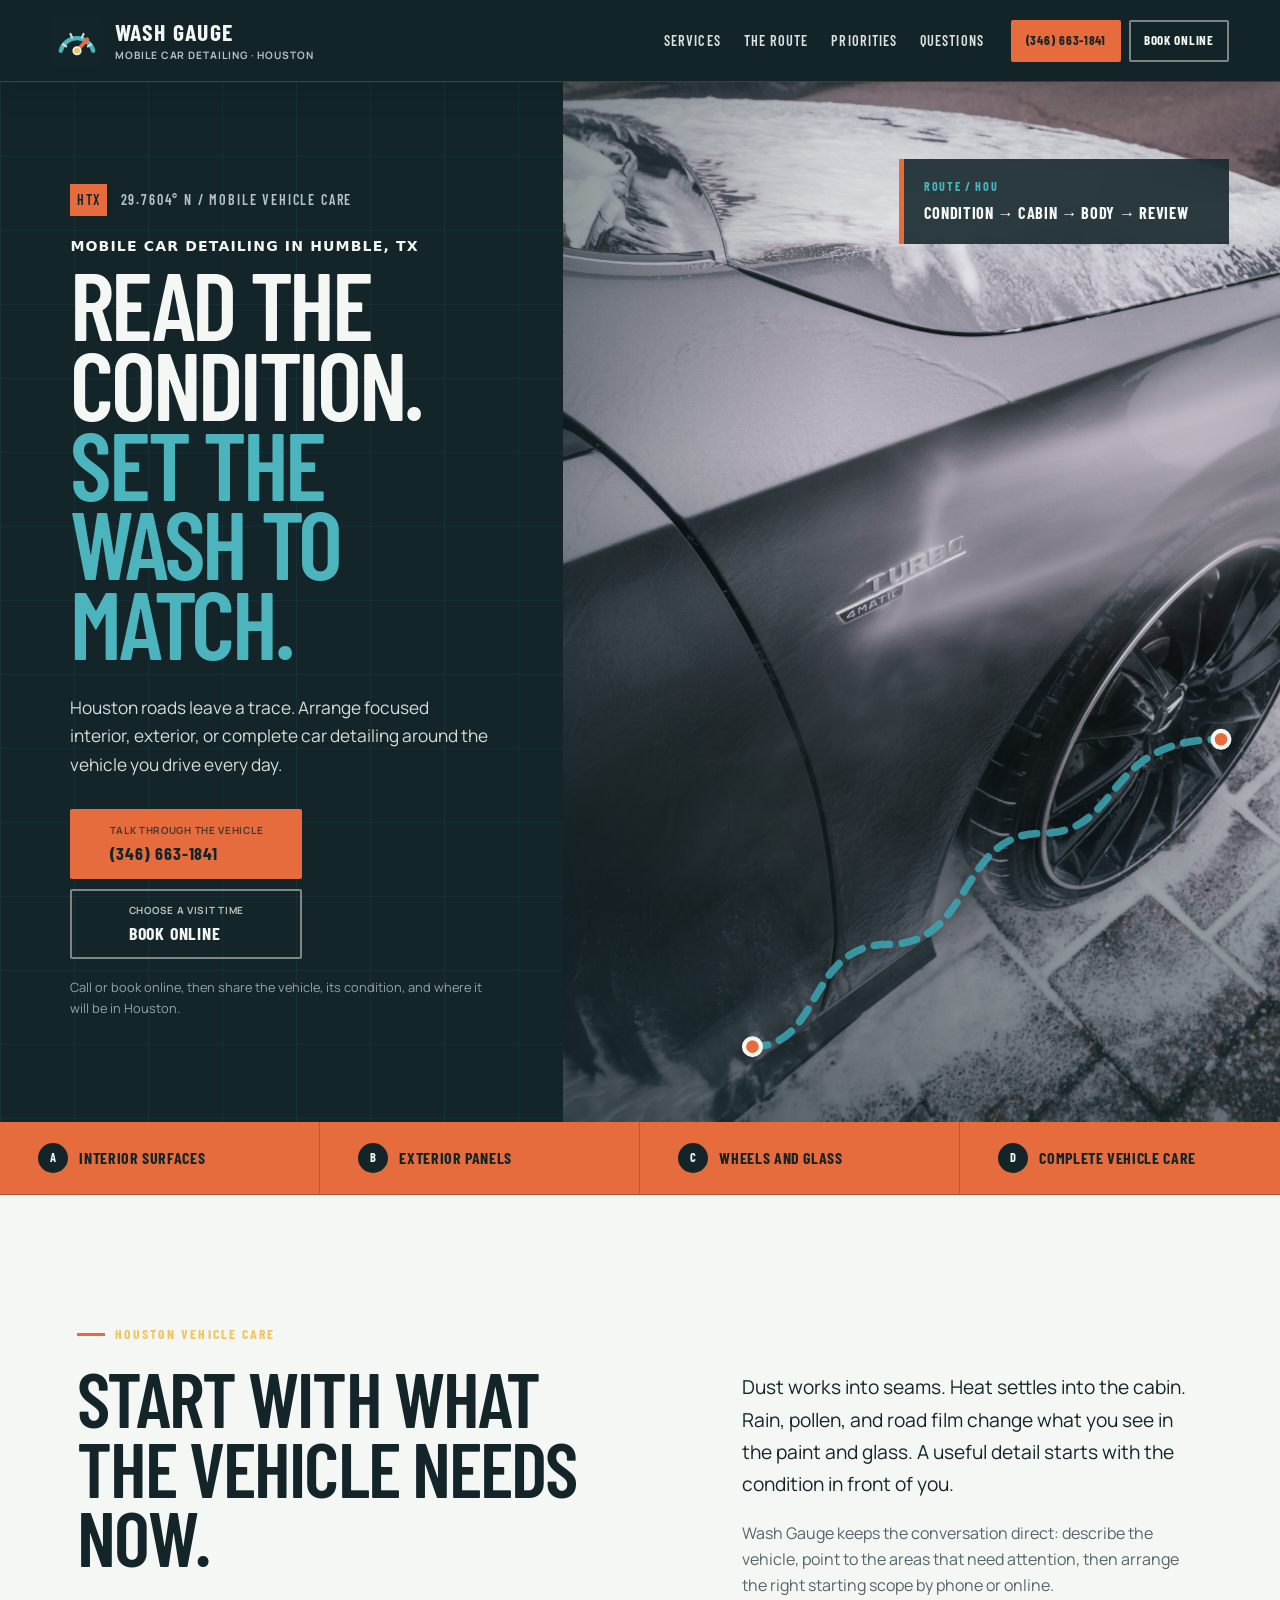
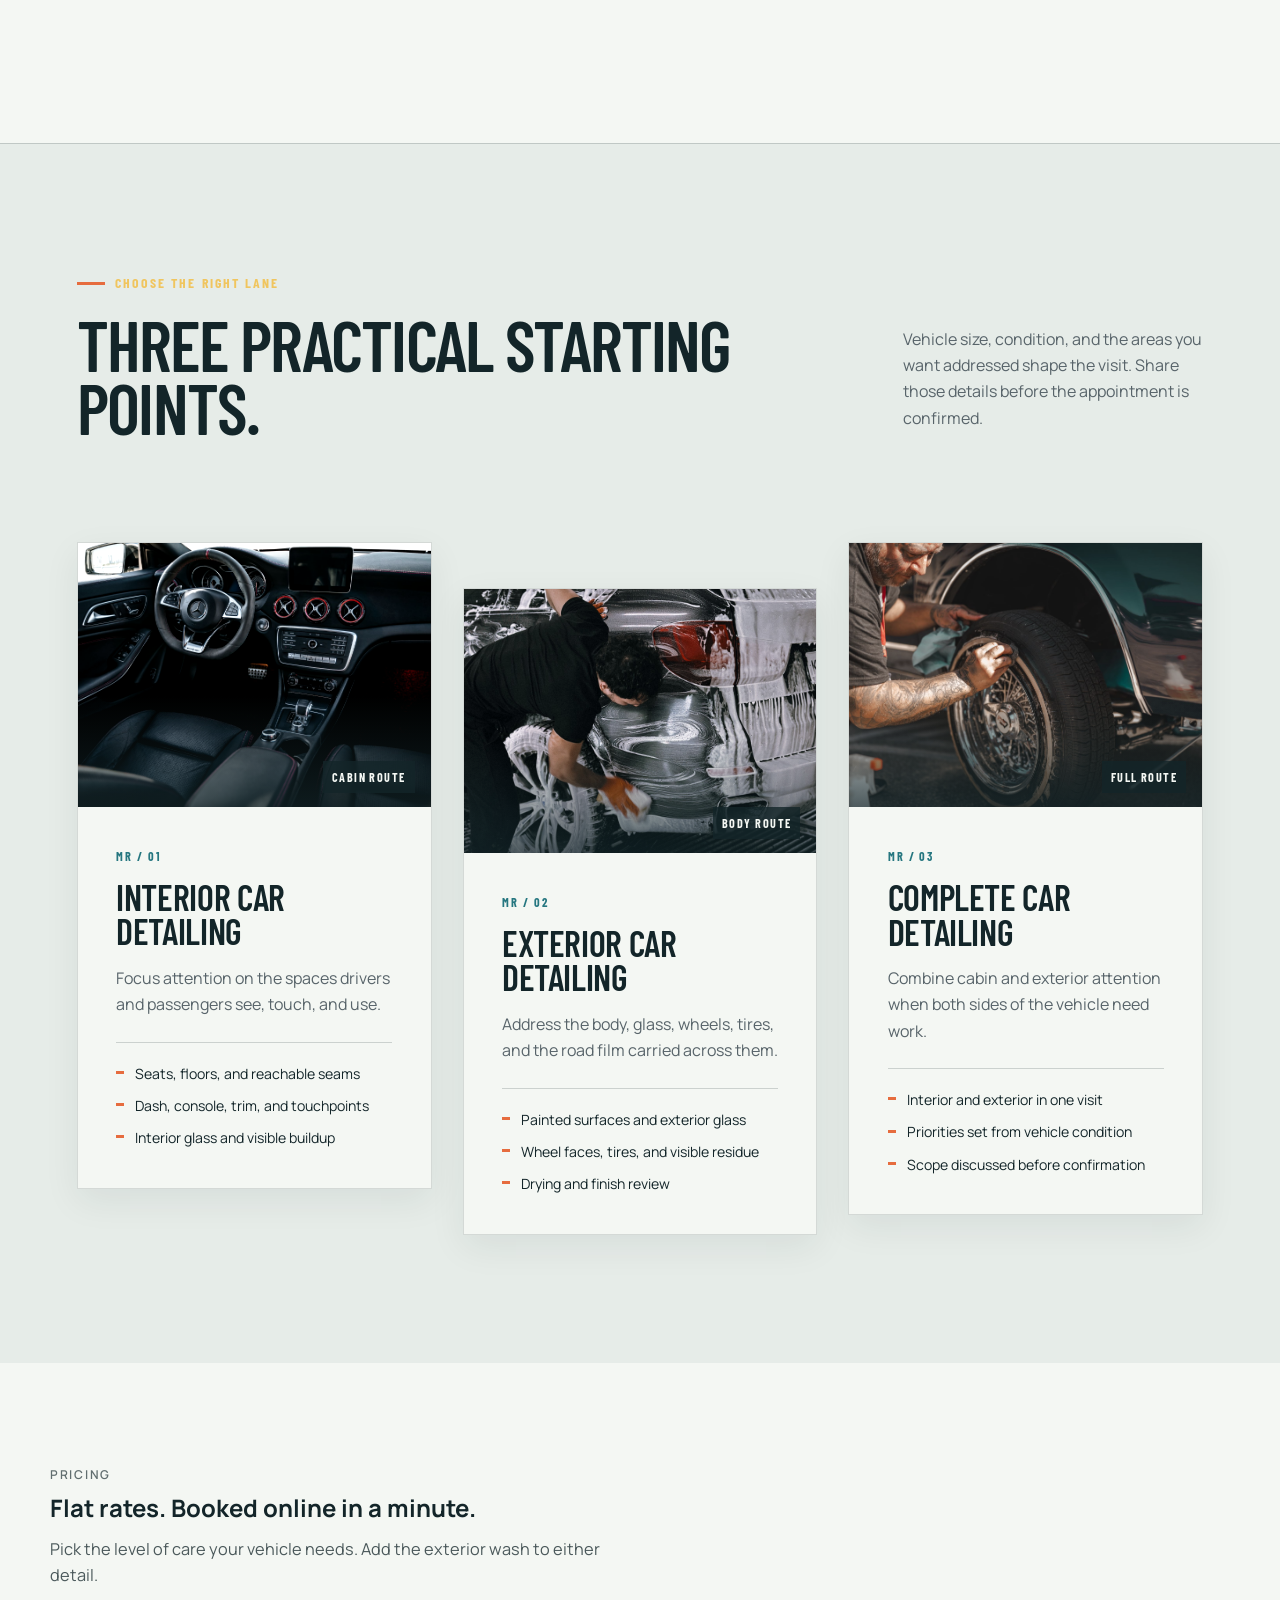
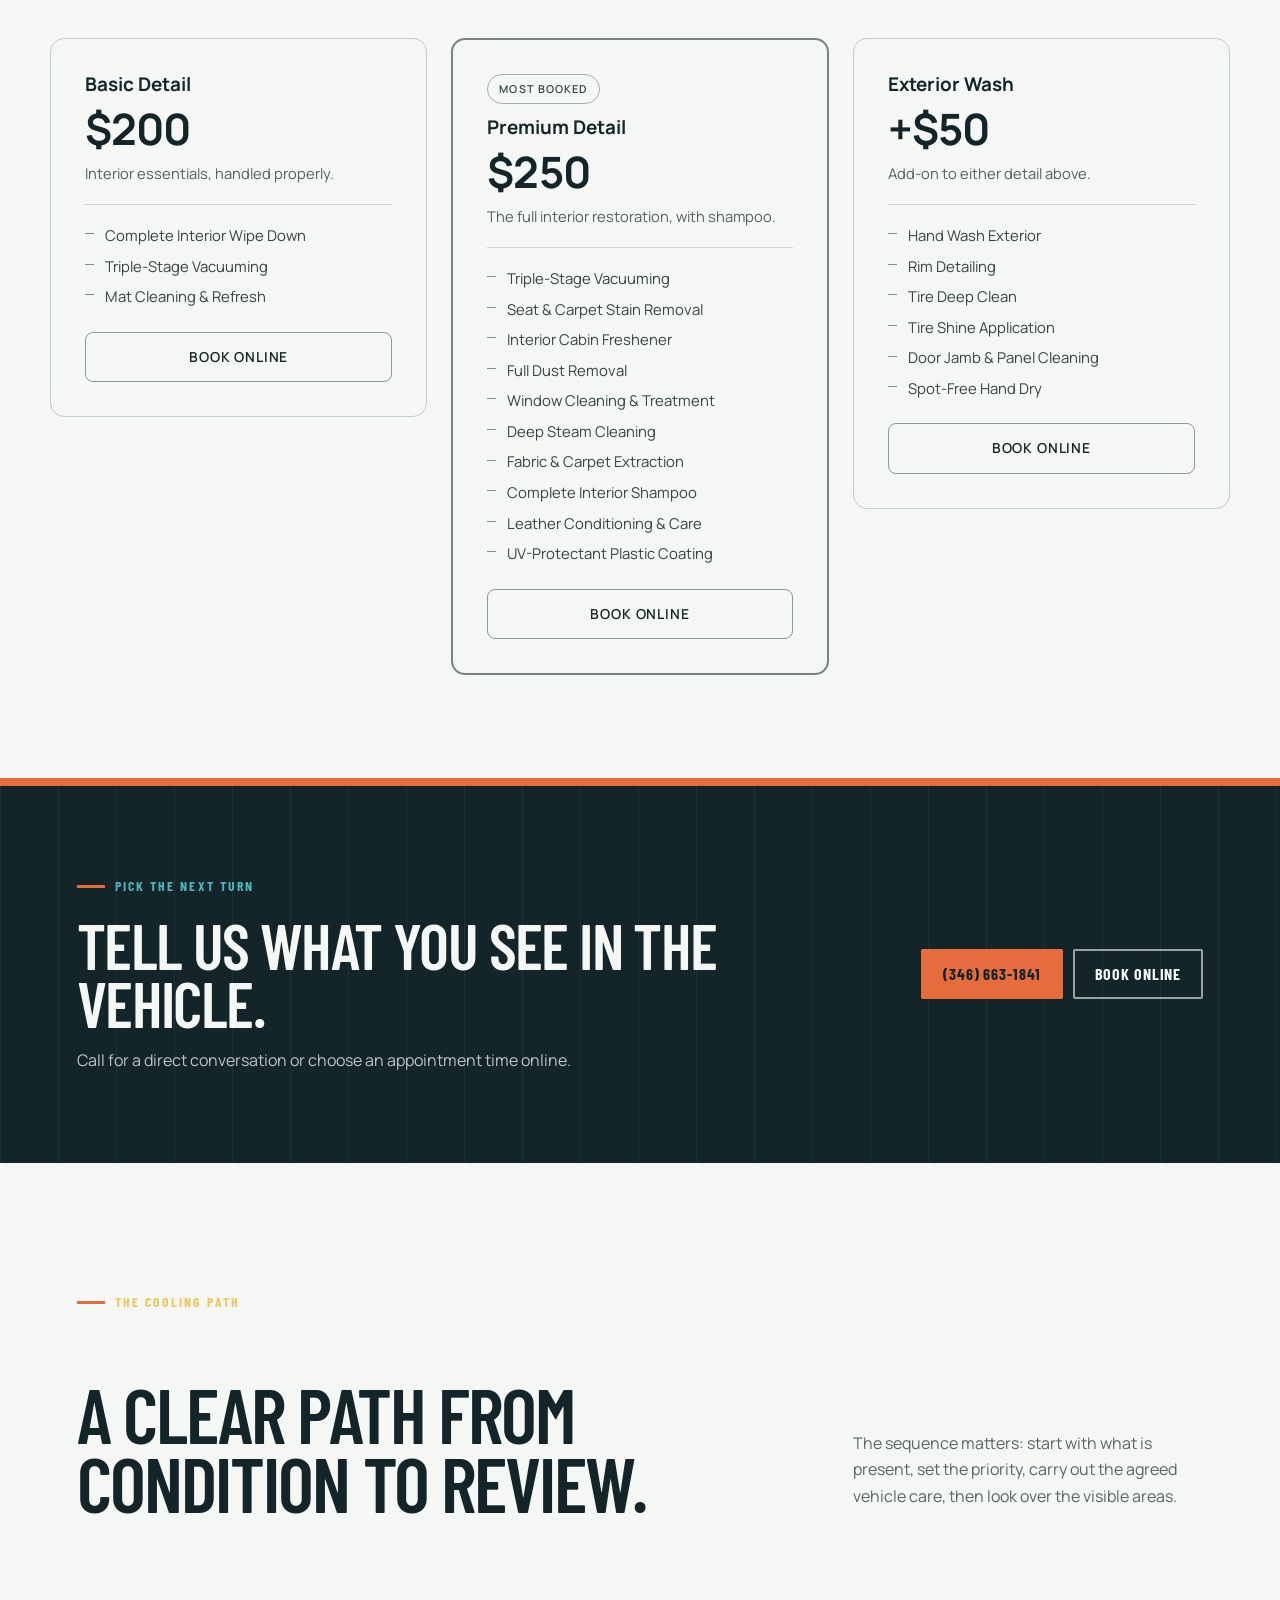
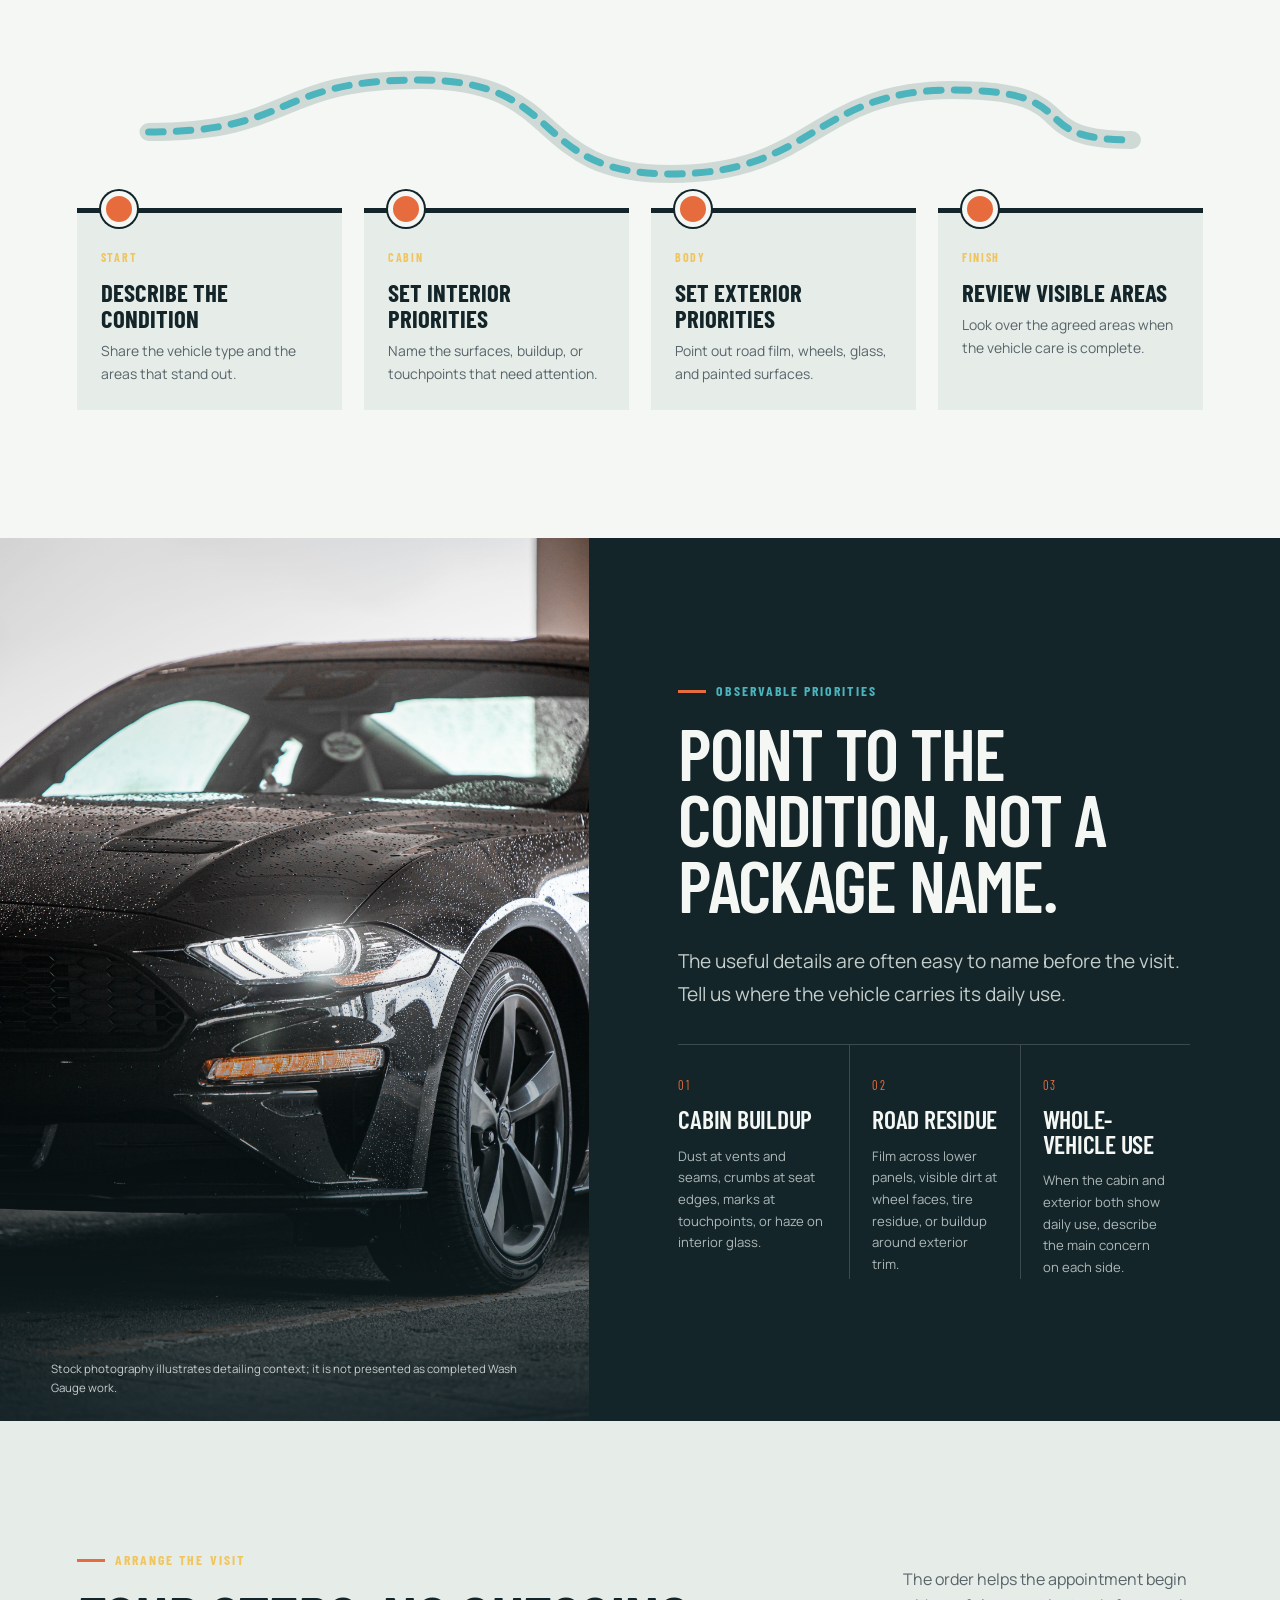
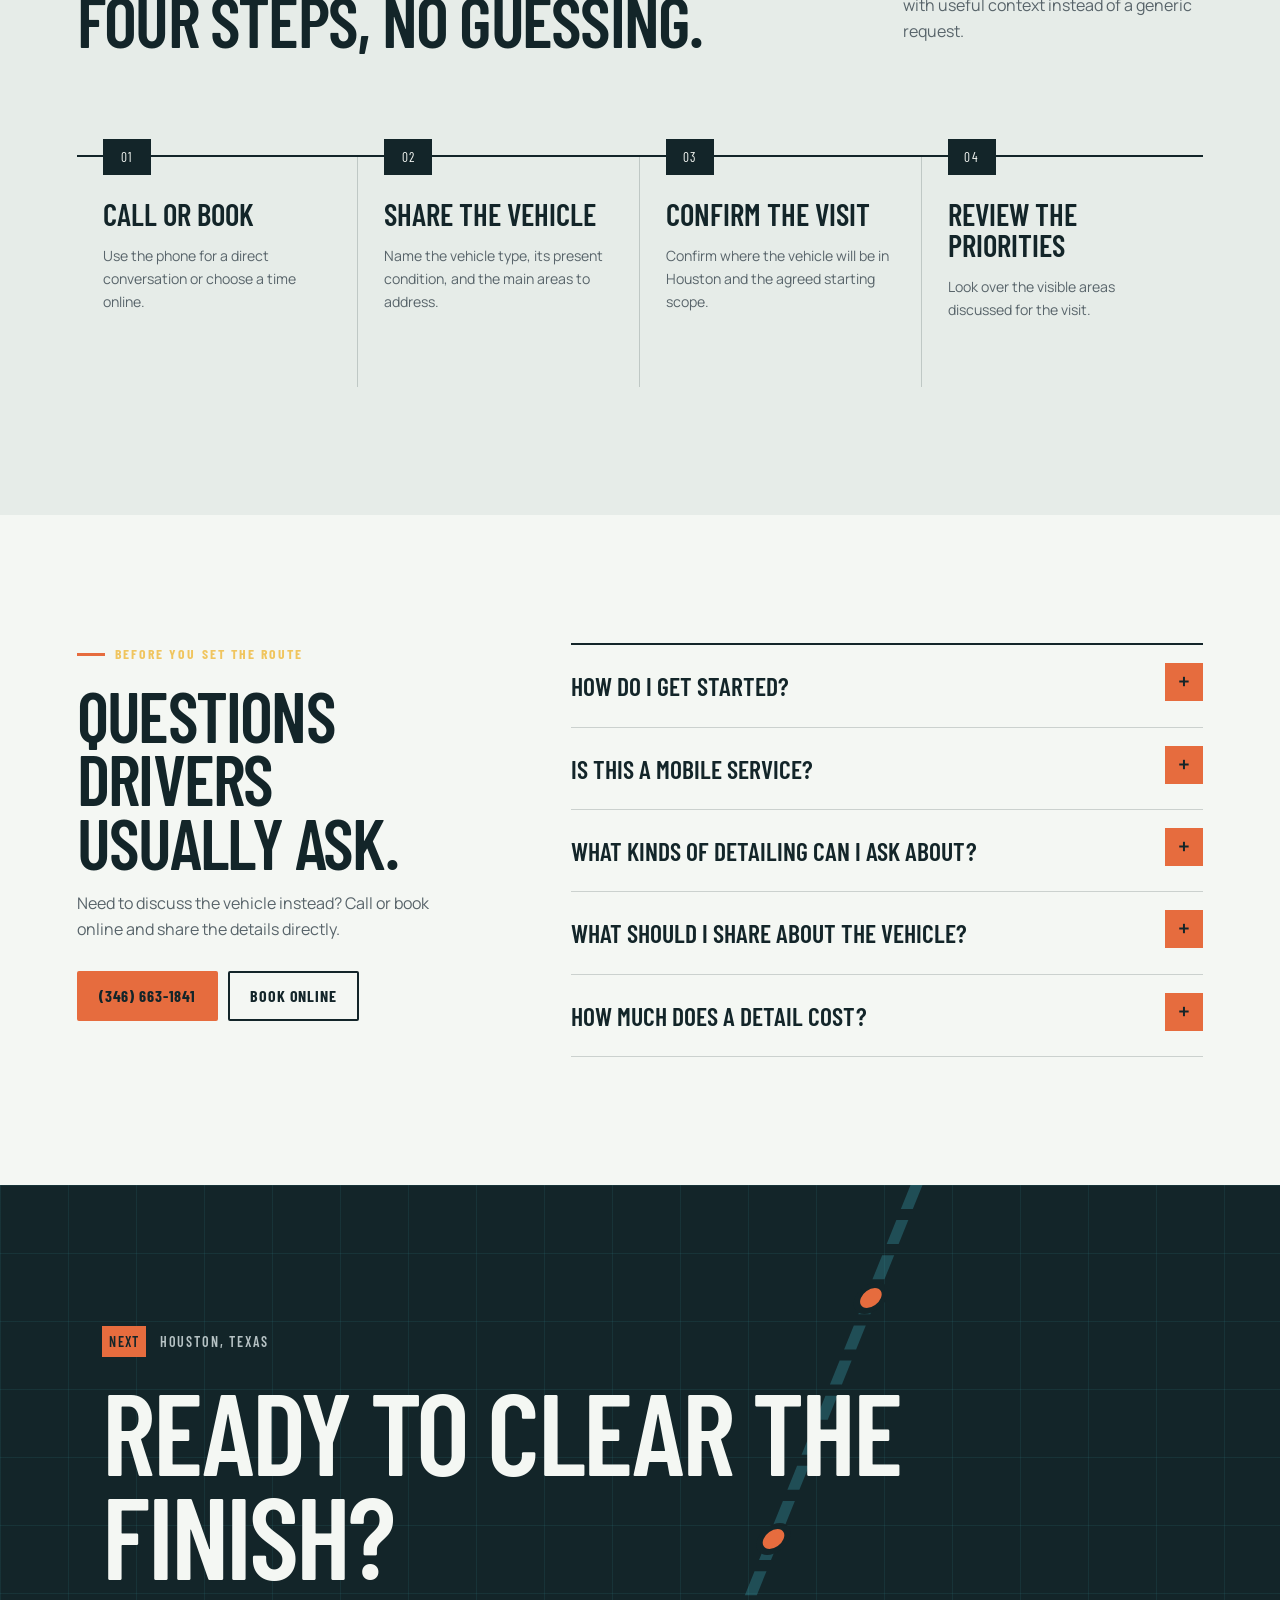
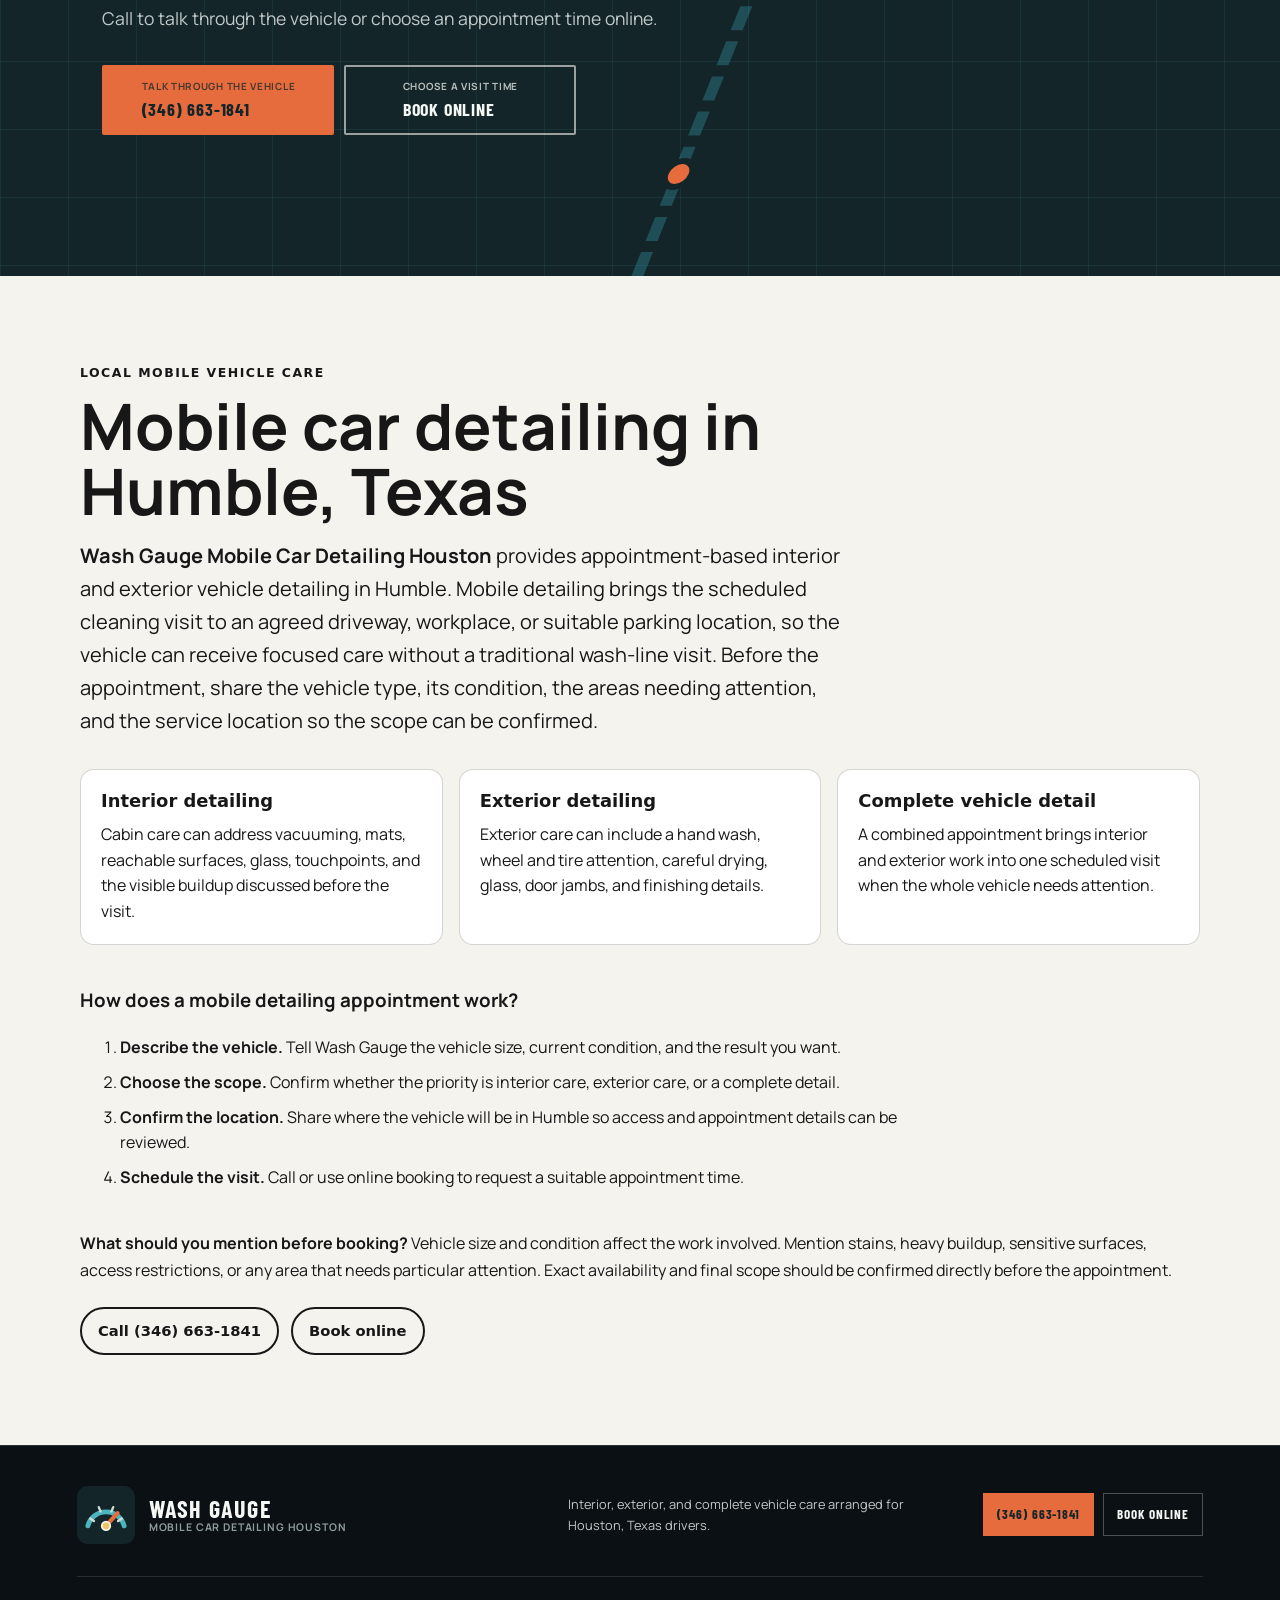
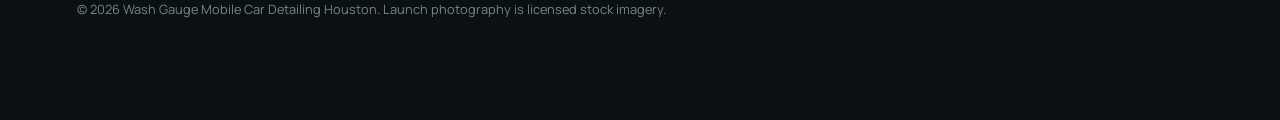
==== commit 651ab9a2: "Improve local SEO and AI search visibility" ====
--- a/index.html
+++ b/index.html
@@ -3,14 +3,8 @@
 <head>
   <meta charset="utf-8">
   <meta name="viewport" content="width=device-width, initial-scale=1">
-  <title>Wash Gauge Mobile Car Detailing Houston | Call or Book Online</title>
-  <meta name="description" content="Mobile car detailing in Houston, Texas for interior, exterior, and complete vehicle care. Call Wash Gauge or book an appointment online.">
+  <title>Mobile Car Detailing in Humble, TX | Wash Gauge</title>
   <meta name="theme-color" content="#191b1d">
-  <meta property="og:title" content="Wash Gauge Mobile Car Detailing Houston">
-  <meta property="og:description" content="Call or book mobile car detailing for interior, exterior, and complete vehicle care in Houston, Texas.">
-  <meta property="og:type" content="website">
-  <meta property="og:url" content="https://washgauge.shop/">
-  <meta property="og:image" content="https://washgauge.shop/assets/hero-route.jpg">
   <link rel="canonical" href="https://washgauge.shop/">
   <link rel="icon" href="/assets/favicon.svg" type="image/svg+xml">
   <link rel="preconnect" href="https://fonts.googleapis.com">
@@ -19,97 +13,178 @@
   <link rel="preload" href="/assets/hero-route.jpg" as="image">
   <link rel="stylesheet" href="/styles.css">
   <script type="application/ld+json">
+{
+  "@context": "https://schema.org",
+  "@type": "AutomotiveBusiness",
+  "name": "Wash Gauge Mobile Car Detailing Houston",
+  "url": "https://washgauge.shop/",
+  "telephone": "+1 346-663-1841",
+  "address": {
+    "@type": "PostalAddress",
+    "streetAddress": "7518 Kings River Cir",
+    "addressLocality": "Humble",
+    "addressRegion": "TX",
+    "postalCode": "77346",
+    "addressCountry": "US"
+  },
+  "description": "Mobile car detailing in Houston, Texas with interior, exterior, and complete vehicle care appointments.",
+  "areaServed": {
+    "@type": "City",
+    "name": "Humble",
+    "containedInPlace": {
+      "@type": "State",
+      "name": "Texas"
+    }
+  },
+  "hasOfferCatalog": {
+    "@type": "OfferCatalog",
+    "name": "Car detailing services",
+    "itemListElement": [
       {
-        "@context": "https://schema.org",
-        "@type": "LocalBusiness",
-        "name": "Wash Gauge Mobile Car Detailing Houston",
-        "url": "https://washgauge.shop/",
-        "telephone": "+1 346-663-1841",
-        "address": {
-          "@type": "PostalAddress",
-          "streetAddress": "7518 Kings River Cir",
-          "addressLocality": "Humble",
-          "addressRegion": "TX",
-          "postalCode": "77346",
-          "addressCountry": "US"
-        },
-        "description": "Mobile car detailing in Houston, Texas with interior, exterior, and complete vehicle care appointments.",
-        "areaServed": {
-          "@type": "City",
-          "name": "Houston",
-          "containedInPlace": {
-            "@type": "State",
-            "name": "Texas"
-          }
-        },
-        "hasOfferCatalog": {
-          "@type": "OfferCatalog",
-          "name": "Car detailing services",
-          "itemListElement": [
-            {
-              "@type": "Offer",
-              "itemOffered": {
-                "@type": "Service",
-                "name": "Interior car detailing"
-              }
-            },
-            {
-              "@type": "Offer",
-              "itemOffered": {
-                "@type": "Service",
-                "name": "Exterior car detailing"
-              }
-            },
-            {
-              "@type": "Offer",
-              "itemOffered": {
-                "@type": "Service",
-                "name": "Complete car detailing"
-              }
-            }
-          ]
-        },
-        "priceRange": "$200-$250",
-        "makesOffer": [
-          {
-            "@type": "Offer",
-            "name": "Basic Detail",
-            "price": "200",
-            "priceCurrency": "USD",
-            "availability": "https://schema.org/InStock",
-            "itemOffered": {
-              "@type": "Service",
-              "name": "Basic Detail",
-              "description": "Interior essentials: complete interior wipe down, triple-stage vacuuming, and mat cleaning and refresh."
-            }
-          },
-          {
-            "@type": "Offer",
-            "name": "Premium Detail",
-            "price": "250",
-            "priceCurrency": "USD",
-            "availability": "https://schema.org/InStock",
-            "itemOffered": {
-              "@type": "Service",
-              "name": "Premium Detail",
-              "description": "The full interior restoration, including complete interior shampoo, deep steam cleaning, fabric and carpet extraction, and leather conditioning."
-            }
-          },
-          {
-            "@type": "Offer",
-            "name": "Exterior Wash",
-            "price": "50",
-            "priceCurrency": "USD",
-            "availability": "https://schema.org/InStock",
-            "itemOffered": {
-              "@type": "Service",
-              "name": "Exterior Wash",
-              "description": "Add-on exterior wash: hand wash, rim detailing, tire deep clean and shine, door jamb cleaning, and spot-free hand dry."
-            }
-          }
-        ]
+        "@type": "Offer",
+        "itemOffered": {
+          "@type": "Service",
+          "name": "Interior car detailing"
+        }
+      },
+      {
+        "@type": "Offer",
+        "itemOffered": {
+          "@type": "Service",
+          "name": "Exterior car detailing"
+        }
+      },
+      {
+        "@type": "Offer",
+        "itemOffered": {
+          "@type": "Service",
+          "name": "Complete car detailing"
+        }
       }
+    ]
+  },
+  "priceRange": "$200-$250",
+  "makesOffer": [
+    {
+      "@type": "Offer",
+      "name": "Basic Detail",
+      "price": "200",
+      "priceCurrency": "USD",
+      "availability": "https://schema.org/InStock",
+      "itemOffered": {
+        "@type": "Service",
+        "name": "Basic Detail",
+        "description": "Interior essentials: complete interior wipe down, triple-stage vacuuming, and mat cleaning and refresh."
+      }
+    },
+    {
+      "@type": "Offer",
+      "name": "Premium Detail",
+      "price": "250",
+      "priceCurrency": "USD",
+      "availability": "https://schema.org/InStock",
+      "itemOffered": {
+        "@type": "Service",
+        "name": "Premium Detail",
+        "description": "The full interior restoration, including complete interior shampoo, deep steam cleaning, fabric and carpet extraction, and leather conditioning."
+      }
+    },
+    {
+      "@type": "Offer",
+      "name": "Exterior Wash",
+      "price": "50",
+      "priceCurrency": "USD",
+      "availability": "https://schema.org/InStock",
+      "itemOffered": {
+        "@type": "Service",
+        "name": "Exterior Wash",
+        "description": "Add-on exterior wash: hand wash, rim detailing, tire deep clean and shine, door jamb cleaning, and spot-free hand dry."
+      }
+    }
+  ],
+  "@id": "https://washgauge.shop/#business",
+  "geo": {
+    "@type": "GeoCoordinates",
+    "latitude": 30.023792276413,
+    "longitude": -95.159941863378
+  },
+  "image": "https://washgauge.shop/assets/hero-route.jpg",
+  "contactPoint": {
+    "@type": "ContactPoint",
+    "telephone": "+1 346-663-1841",
+    "contactType": "customer service",
+    "areaServed": "US-TX",
+    "availableLanguage": "English"
+  }
+}
     </script>
+<!-- SEO-GEO:START -->
+  <meta name="description" content="Mobile car detailing in Humble, TX from Wash Gauge, with interior cleaning, exterior hand washing, and complete details. Call or book online.">
+  <meta name="robots" content="index, follow, max-image-preview:large, max-snippet:-1, max-video-preview:-1">
+  <meta property="og:locale" content="en_US">
+  <meta property="og:type" content="website">
+  <meta property="og:site_name" content="Wash Gauge">
+  <meta property="og:title" content="Mobile Car Detailing in Humble, TX | Wash Gauge">
+  <meta property="og:description" content="Mobile car detailing in Humble, TX from Wash Gauge, with interior cleaning, exterior hand washing, and complete details. Call or book online.">
+  <meta property="og:url" content="https://washgauge.shop/">
+  <meta property="og:image" content="https://washgauge.shop/assets/hero-route.jpg">
+  <meta name="twitter:image" content="https://washgauge.shop/assets/hero-route.jpg">
+  <meta name="twitter:card" content="summary_large_image">
+  <meta name="twitter:title" content="Mobile Car Detailing in Humble, TX | Wash Gauge">
+  <meta name="twitter:description" content="Mobile car detailing in Humble, TX from Wash Gauge, with interior cleaning, exterior hand washing, and complete details. Call or book online.">
+  <style id="seo-geo-styles">
+    .seo-local-intent { display:block; margin:0 0 .55rem; font:700 clamp(.78rem,1.1vw,.95rem)/1.2 system-ui,sans-serif; letter-spacing:.08em; text-transform:uppercase; }
+    .seo-geo-section { background:#f5f3ed; color:#171717; padding:clamp(3.5rem,7vw,6.5rem) clamp(1.25rem,5vw,5rem); }
+    .seo-geo-inner { width:min(1120px,100%); margin:0 auto; }
+    .seo-geo-kicker { margin:0 0 .75rem; font:700 .78rem/1.2 system-ui,sans-serif; letter-spacing:.12em; text-transform:uppercase; }
+    .seo-geo-section h2 { max-width:22ch; margin:0 0 1rem; color:inherit; font-size:clamp(2rem,5vw,4rem); line-height:1.02; }
+    .seo-geo-answer { max-width:760px; margin:0 0 2rem; font-size:clamp(1.05rem,2vw,1.25rem); line-height:1.65; }
+    .seo-geo-grid { display:grid; grid-template-columns:repeat(3,minmax(0,1fr)); gap:1rem; margin:2rem 0; }
+    .seo-geo-card { border:1px solid rgba(23,23,23,.18); border-radius:14px; padding:1.25rem; background:#fff; }
+    .seo-geo-card h3 { margin:0 0 .6rem; color:inherit; font:700 1.12rem/1.25 system-ui,sans-serif; }
+    .seo-geo-card p { margin:0; line-height:1.6; }
+    .seo-geo-steps { max-width:820px; margin:2.5rem 0; }
+    .seo-geo-steps li { margin:.65rem 0; line-height:1.55; }
+    .seo-geo-actions { display:flex; flex-wrap:wrap; gap:.75rem; margin-top:1.5rem; }
+    .seo-geo-action { display:inline-flex; align-items:center; min-height:48px; padding:.75rem 1rem; border:2px solid currentColor; border-radius:999px; color:inherit; font:700 .92rem/1 system-ui,sans-serif; text-decoration:none; }
+    @media (max-width:760px) { .seo-geo-grid { grid-template-columns:1fr; } }
+  </style>
+<!-- SEO-GEO:END -->
+  <script id="seo-geo-entity-schema" type="application/ld+json">
+{
+  "@context": "https://schema.org",
+  "@graph": [
+    {
+      "@type": "WebSite",
+      "@id": "https://washgauge.shop/#website",
+      "url": "https://washgauge.shop/",
+      "name": "Wash Gauge Mobile Car Detailing Houston",
+      "inLanguage": "en-US",
+      "publisher": {
+        "@id": "https://washgauge.shop/#business"
+      }
+    },
+    {
+      "@type": "Service",
+      "@id": "https://washgauge.shop/#mobile-car-detailing",
+      "name": "Mobile Car Detailing in Humble, Texas",
+      "serviceType": "Mobile car detailing",
+      "provider": {
+        "@id": "https://washgauge.shop/#business"
+      },
+      "areaServed": {
+        "@type": "City",
+        "name": "Humble",
+        "containedInPlace": {
+          "@type": "State",
+          "name": "Texas"
+        }
+      },
+      "url": "https://washgauge.shop/#services"
+    }
+  ]
+}
+  </script>
 </head>
 <body>
   <a class="skip-link" href="#main">Skip to content</a>
@@ -144,7 +219,7 @@
     <section class="hero" id="top">
       <div class="hero-copy">
         <p class="coordinate"><span>HTX</span> 29.7604° N / Mobile vehicle care</p>
-        <h1>Read the condition. <em>Set the wash to match.</em></h1>
+        <h1><span class="seo-local-intent" data-seo-local-intent>Mobile Car Detailing in Humble, TX</span>Read the condition. <em>Set the wash to match.</em></h1>
         <p class="hero-lede">Houston roads leave a trace. Arrange focused interior, exterior, or complete car detailing around the vehicle you drive every day.</p>
         <div class="action-pair hero-actions">
           <a class="button button-call button-large" href="tel:+13466631841">
@@ -458,6 +533,46 @@
         </a>
       </div>
     </section>
+  <!-- SEO-GEO-LOCAL:START -->
+    <section class="seo-geo-section" id="local-detailing" aria-labelledby="local-detailing-title">
+      <div class="seo-geo-inner">
+        <p class="seo-geo-kicker">Local mobile vehicle care</p>
+        <h2 id="local-detailing-title">Mobile car detailing in Humble, Texas</h2>
+        <p class="seo-geo-answer"><strong>Wash Gauge Mobile Car Detailing Houston</strong> provides appointment-based interior and exterior vehicle detailing in Humble. Mobile detailing brings the scheduled cleaning visit to an agreed driveway, workplace, or suitable parking location, so the vehicle can receive focused care without a traditional wash-line visit. Before the appointment, share the vehicle type, its condition, the areas needing attention, and the service location so the scope can be confirmed.</p>
+
+        <div class="seo-geo-grid" aria-label="Available detailing options">
+          <article class="seo-geo-card">
+            <h3>Interior detailing</h3>
+            <p>Cabin care can address vacuuming, mats, reachable surfaces, glass, touchpoints, and the visible buildup discussed before the visit.</p>
+          </article>
+          <article class="seo-geo-card">
+            <h3>Exterior detailing</h3>
+            <p>Exterior care can include a hand wash, wheel and tire attention, careful drying, glass, door jambs, and finishing details.</p>
+          </article>
+          <article class="seo-geo-card">
+            <h3>Complete vehicle detail</h3>
+            <p>A combined appointment brings interior and exterior work into one scheduled visit when the whole vehicle needs attention.</p>
+          </article>
+        </div>
+
+        <div class="seo-geo-steps">
+          <h3>How does a mobile detailing appointment work?</h3>
+          <ol>
+            <li><strong>Describe the vehicle.</strong> Tell Wash Gauge the vehicle size, current condition, and the result you want.</li>
+            <li><strong>Choose the scope.</strong> Confirm whether the priority is interior care, exterior care, or a complete detail.</li>
+            <li><strong>Confirm the location.</strong> Share where the vehicle will be in Humble so access and appointment details can be reviewed.</li>
+            <li><strong>Schedule the visit.</strong> Call or use online booking to request a suitable appointment time.</li>
+          </ol>
+        </div>
+
+        <p><strong>What should you mention before booking?</strong> Vehicle size and condition affect the work involved. Mention stains, heavy buildup, sensitive surfaces, access restrictions, or any area that needs particular attention. Exact availability and final scope should be confirmed directly before the appointment.</p>
+        <div class="seo-geo-actions">
+          <a class="seo-geo-action" href="tel:+13466631841">Call (346) 663-1841</a>
+          <a class="seo-geo-action" href="https://cal.com/sumitdatta/auto-detail-service" target="_blank" rel="noopener">Book online</a>
+        </div>
+      </div>
+    </section>
+<!-- SEO-GEO-LOCAL:END -->
   </main>
 
   <footer class="site-footer">
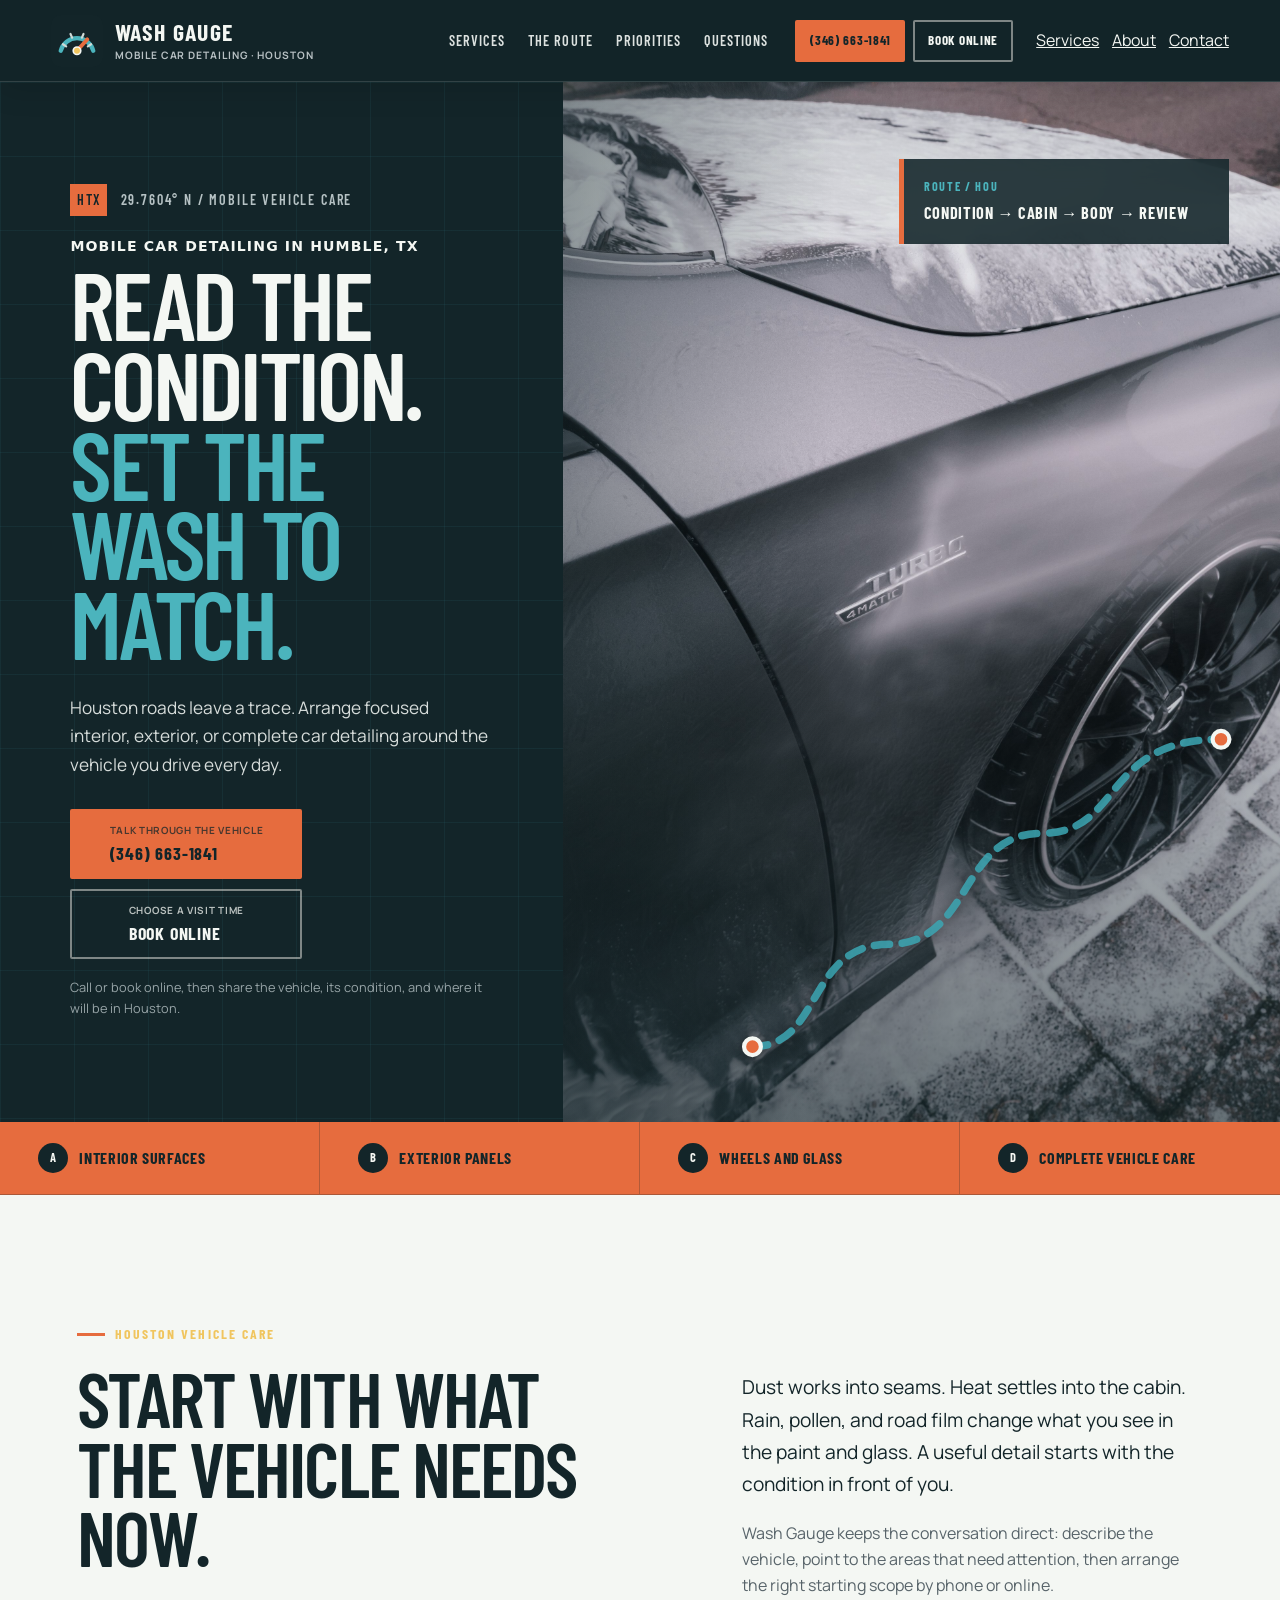
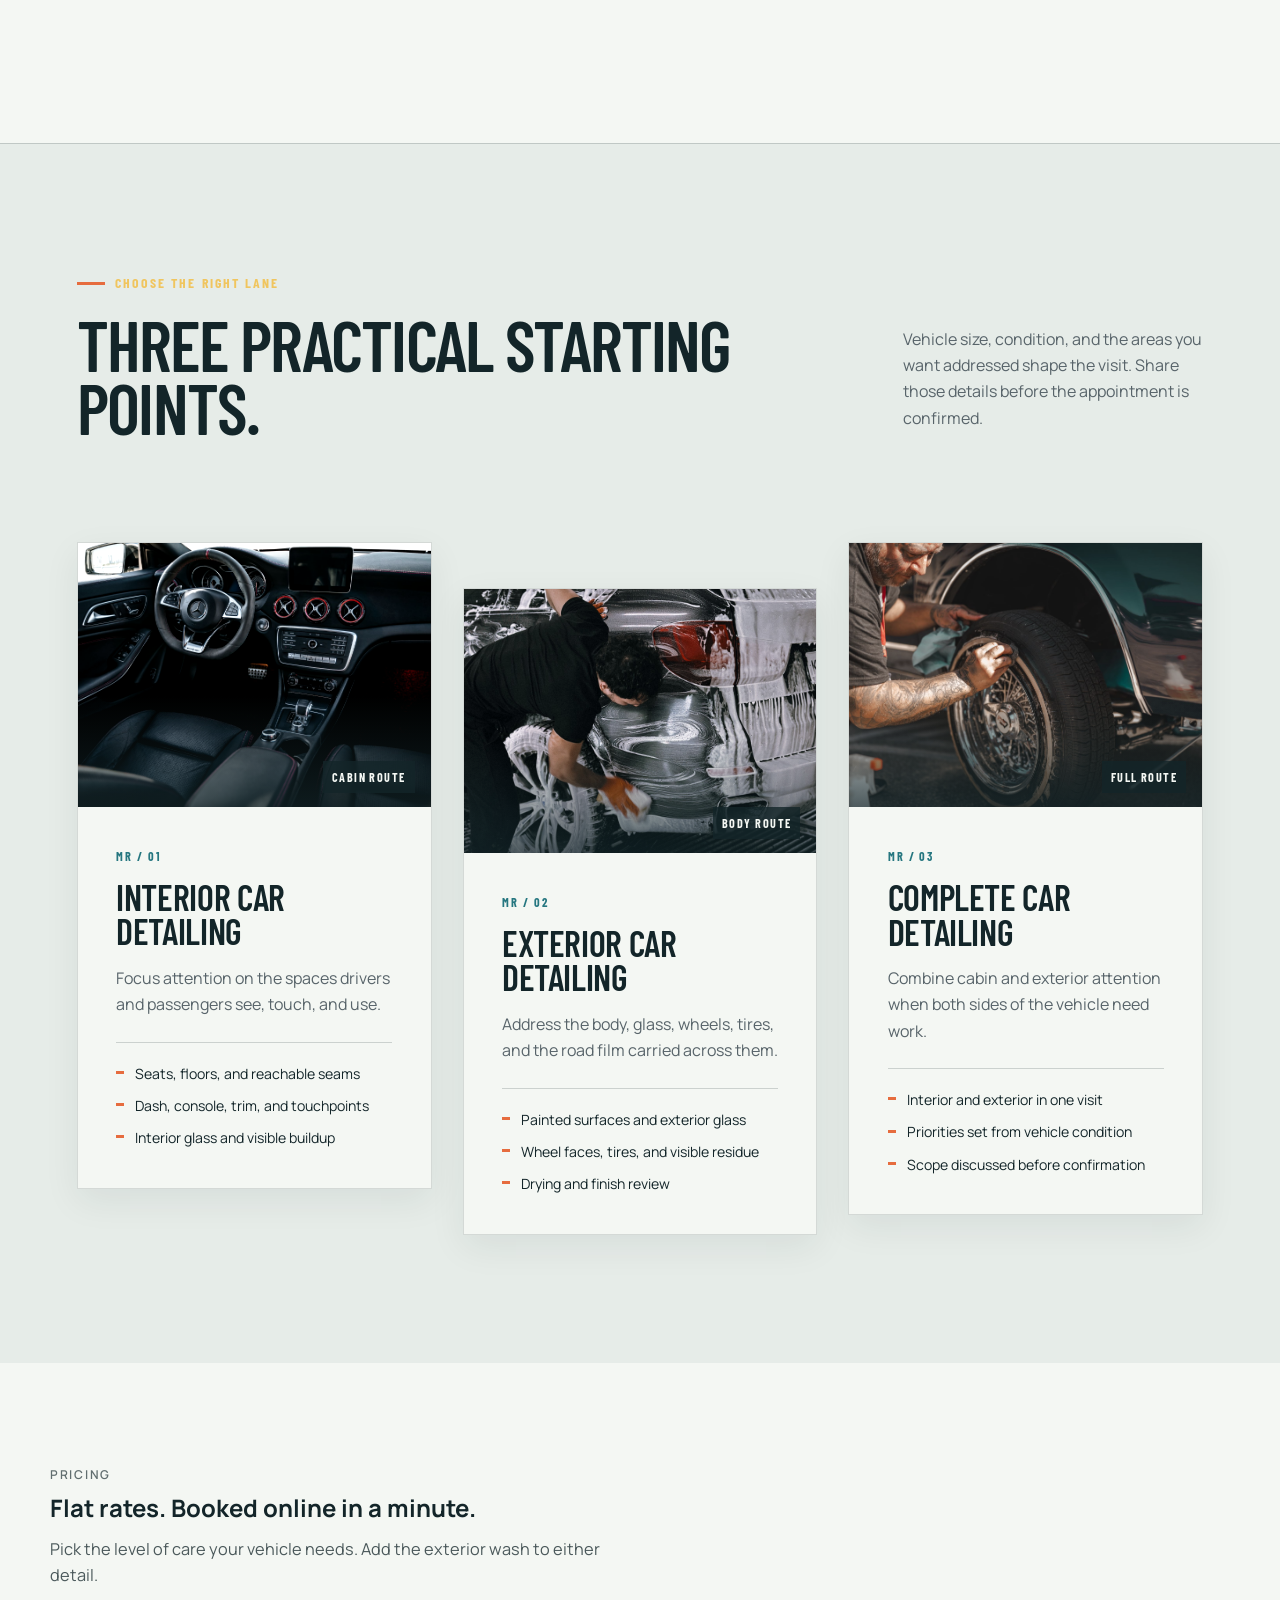
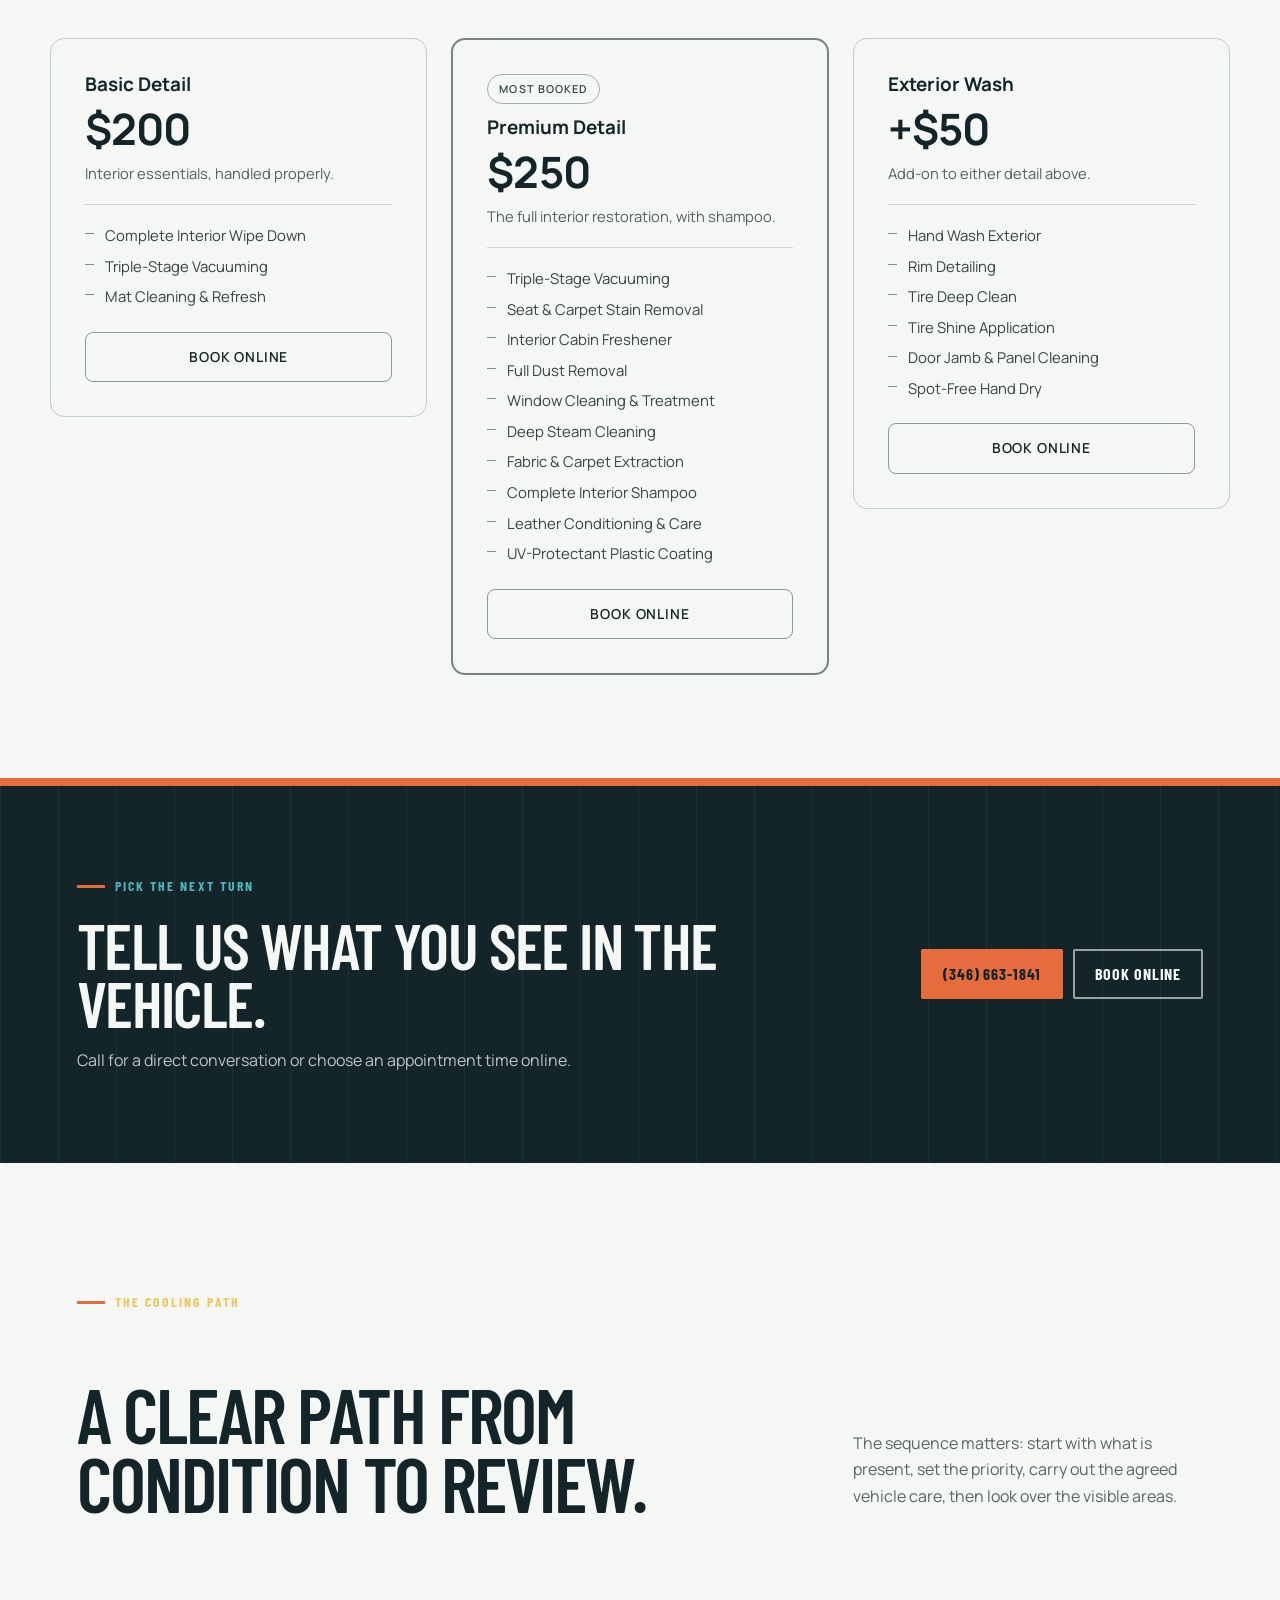
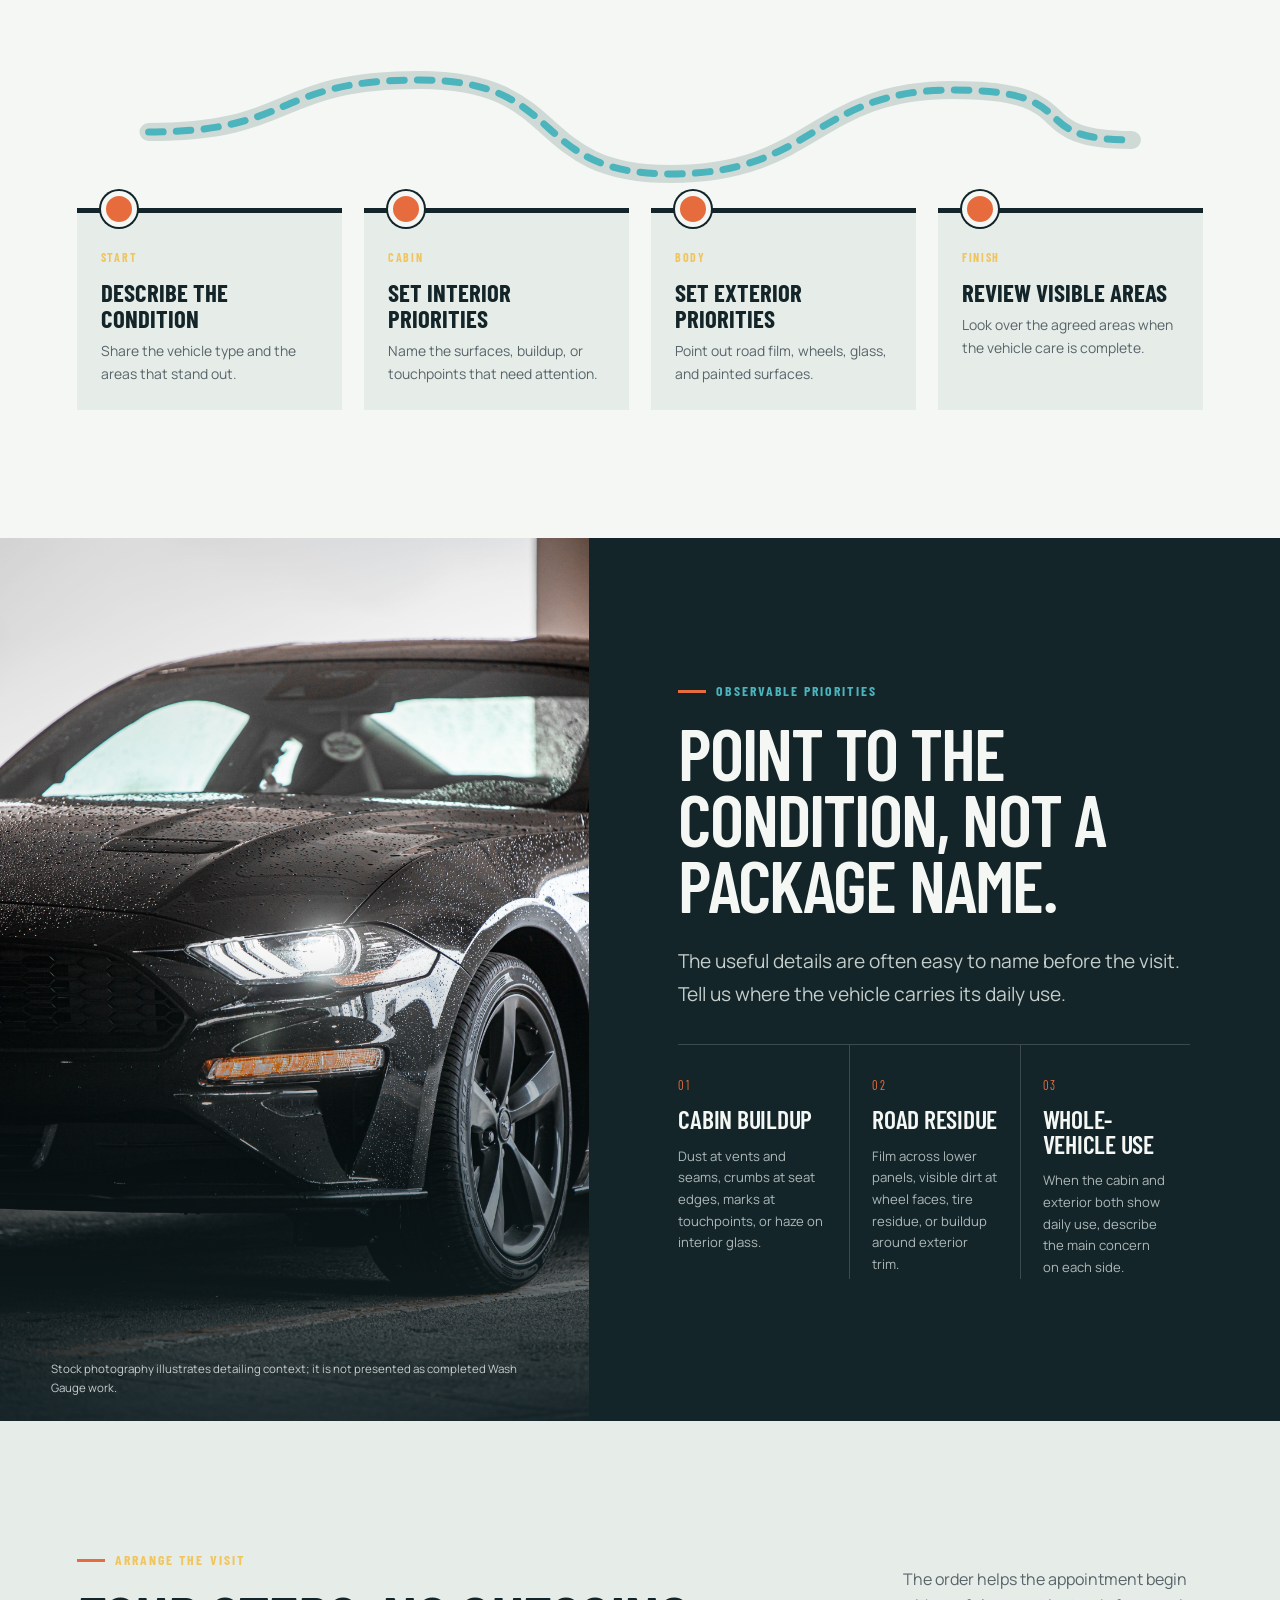
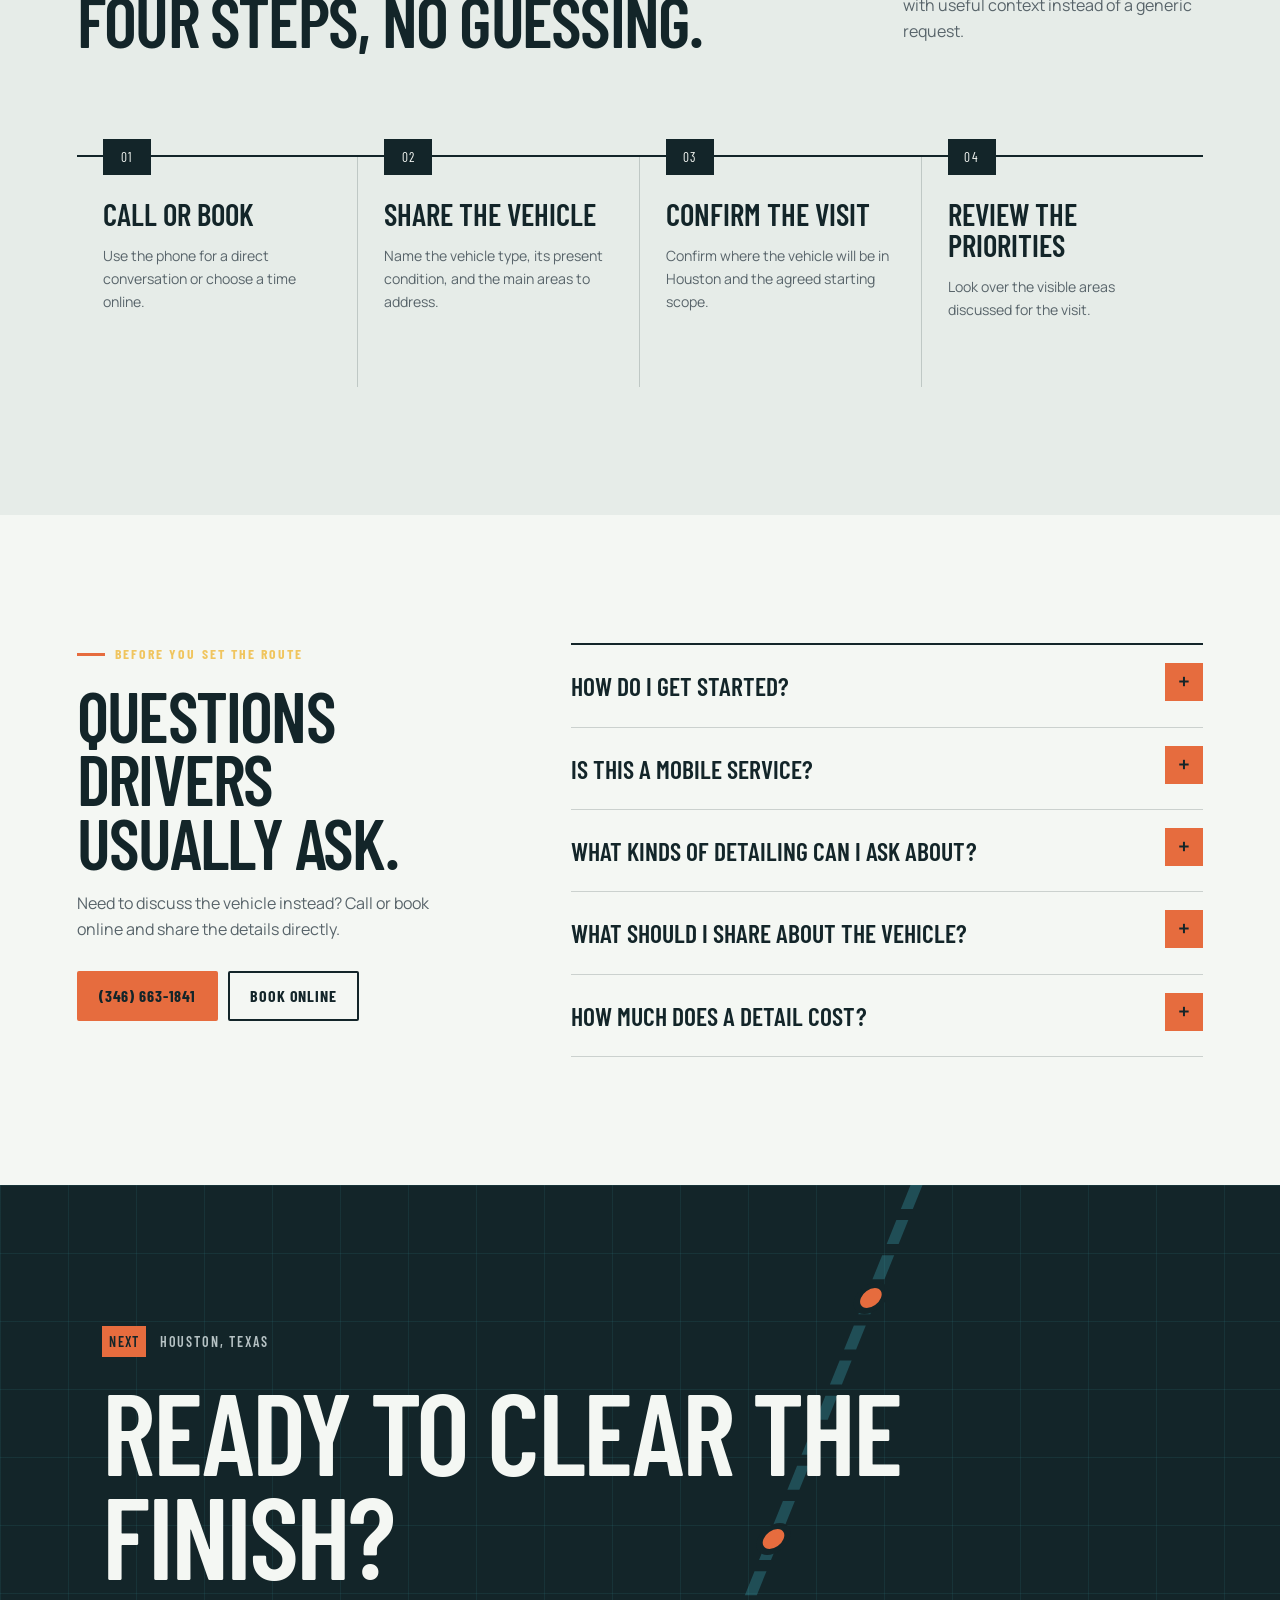
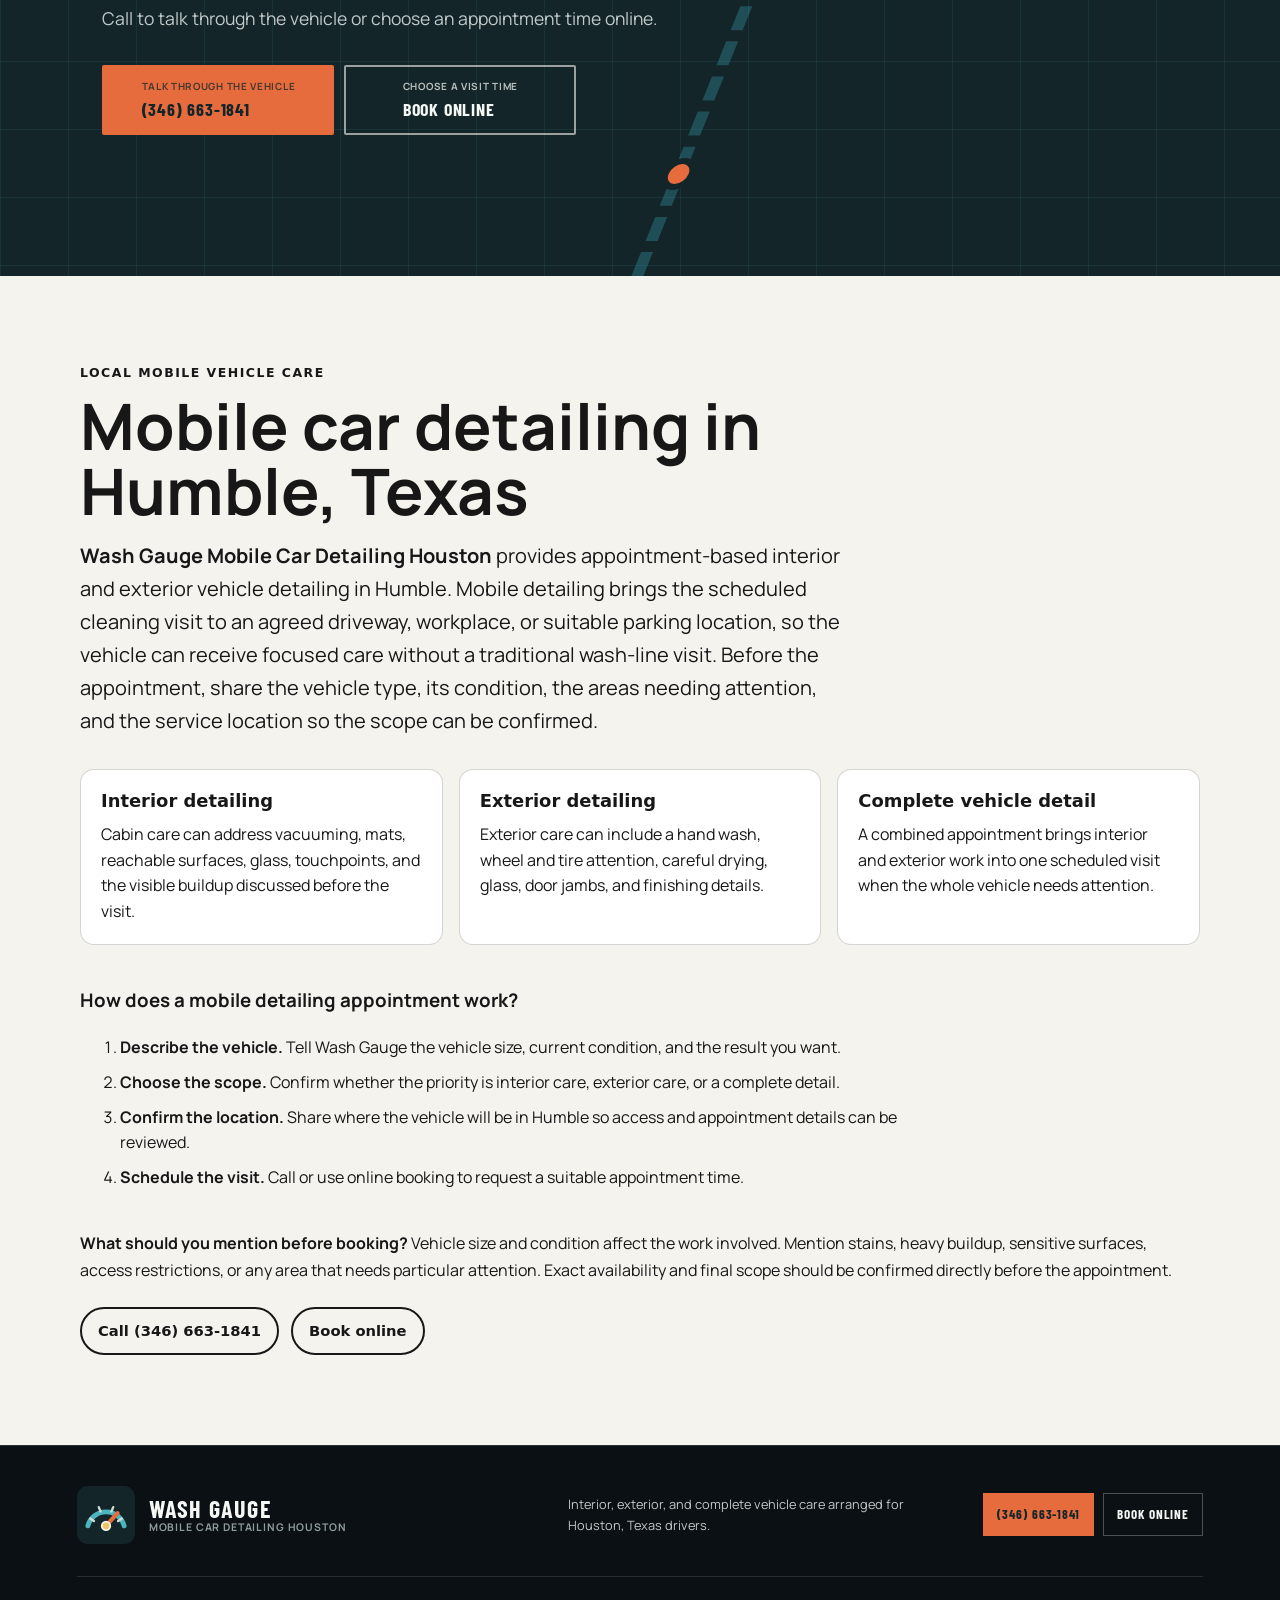
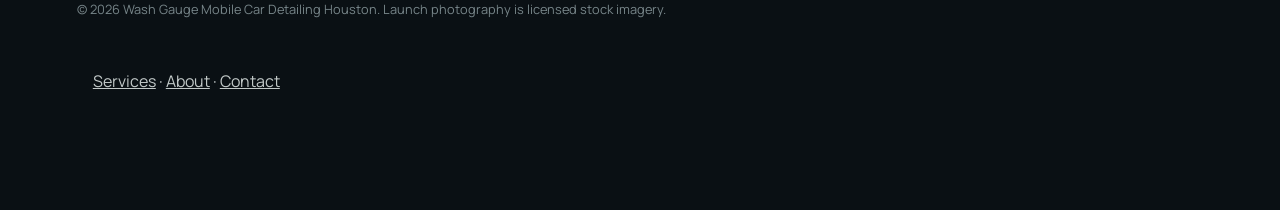
==== commit a3e9f10e: "feat: add service SEO pages" ====
--- a/index.html
+++ b/index.html
@@ -185,7 +185,7 @@
   ]
 }
   </script>
-</head>
+<style id="SEO-NEXT-NAV-CSS">.seo-next-nav{display:flex;gap:.8rem;flex-wrap:wrap}.seo-next-footer-nav{padding:1rem}.seo-next-footer-nav a{color:inherit}</style></head>
 <body>
   <a class="skip-link" href="#main">Skip to content</a>
 
@@ -212,7 +212,7 @@
         <a class="button button-call button-small" href="tel:+13466631841">(346) 663-1841</a>
         <a class="button button-book button-small" href="https://cal.com/sumitdatta/auto-detail-service">Book online</a>
       </div>
-    </nav>
+    <!-- SEO-NEXT-NAV:START --><div class="seo-next-nav" aria-label="Expanded site pages"><a href="/services/">Services</a><a href="/about/">About</a><a href="/contact/">Contact</a></div><!-- SEO-NEXT-NAV:END --></nav>
   </header>
 
   <main id="main">
@@ -586,7 +586,7 @@
       <a href="https://cal.com/sumitdatta/auto-detail-service">Book online</a>
     </div>
     <p class="footer-fine">© <span data-year>2026</span> Wash Gauge Mobile Car Detailing Houston. Launch photography is licensed stock imagery.</p>
-  </footer>
+  <!-- SEO-NEXT-NAV:START --><nav class="seo-next-footer-nav" aria-label="Expanded footer navigation"><a href="/services/">Services</a> · <a href="/about/">About</a> · <a href="/contact/">Contact</a></nav><!-- SEO-NEXT-NAV:END --></footer>
 
   <div class="mobile-action-bar" aria-label="Contact options">
     <a href="tel:+13466631841"><span>Call</span><strong>(346) 663-1841</strong></a>
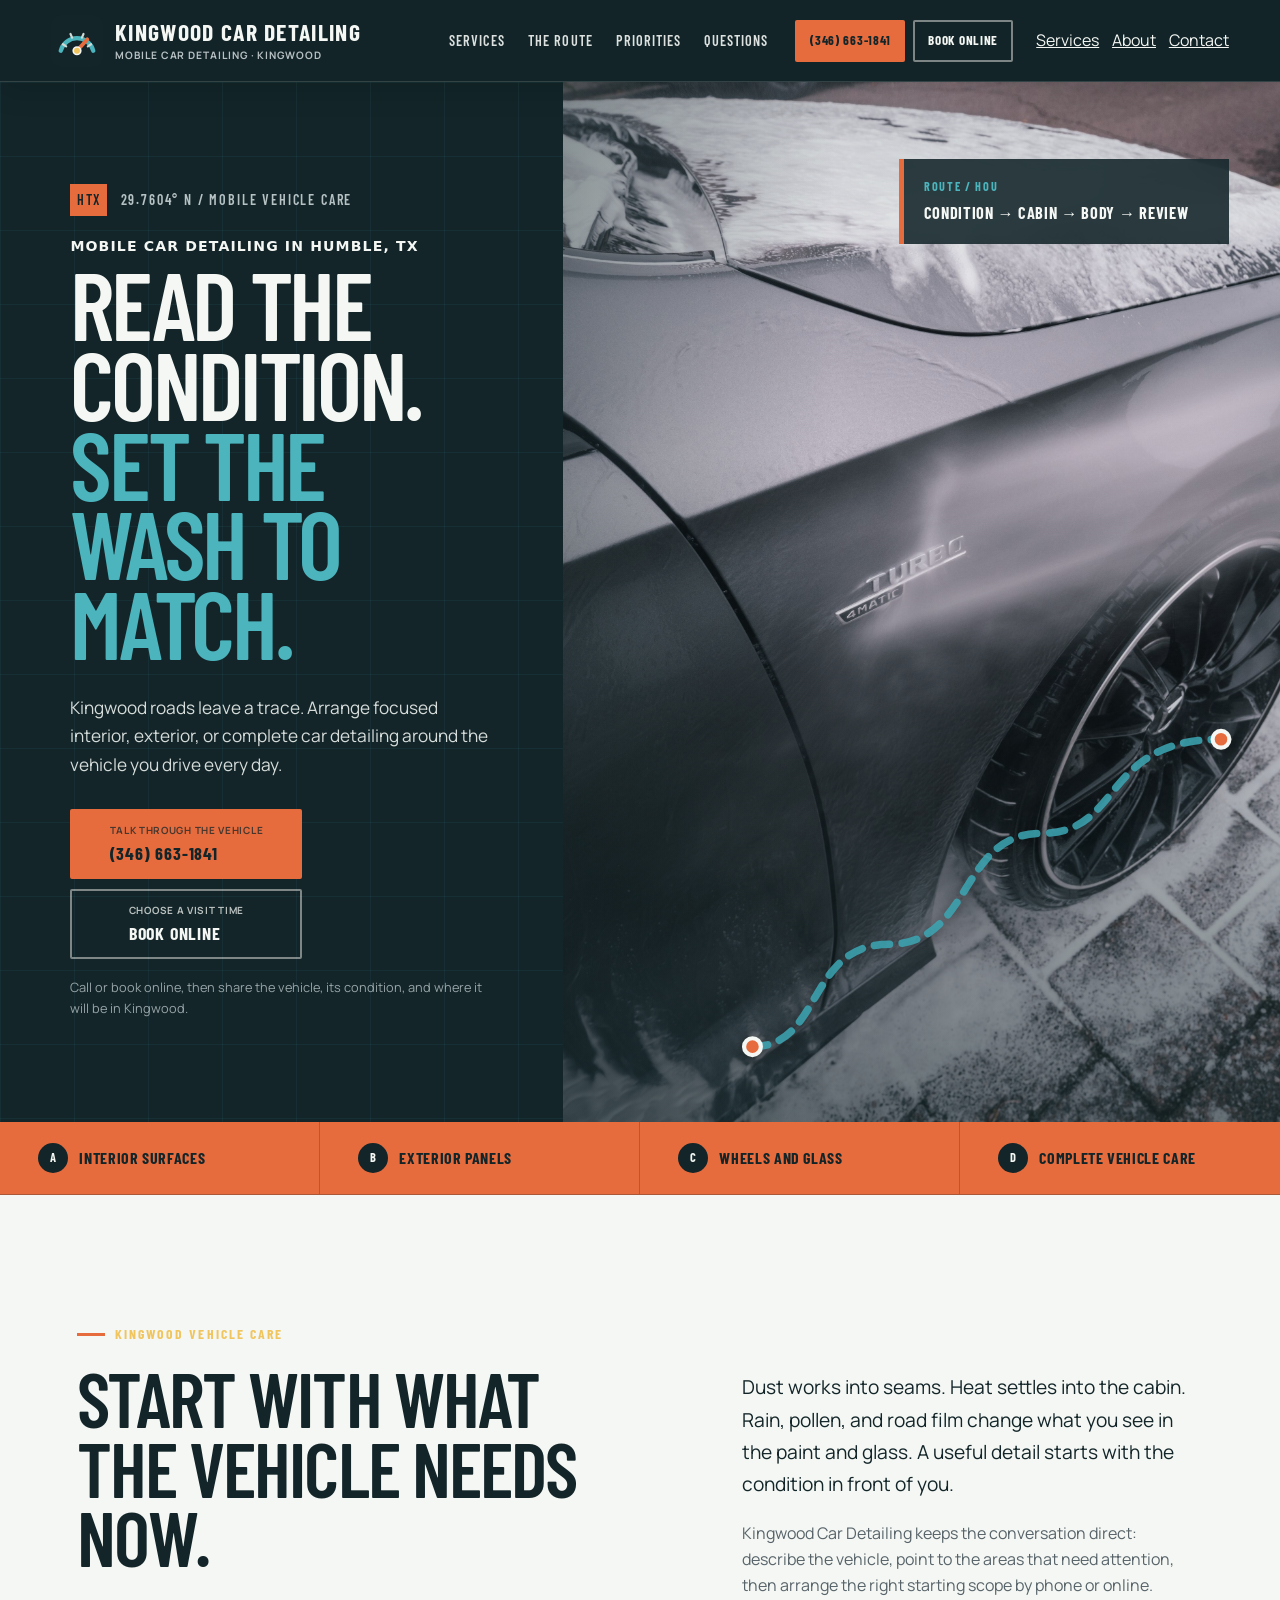
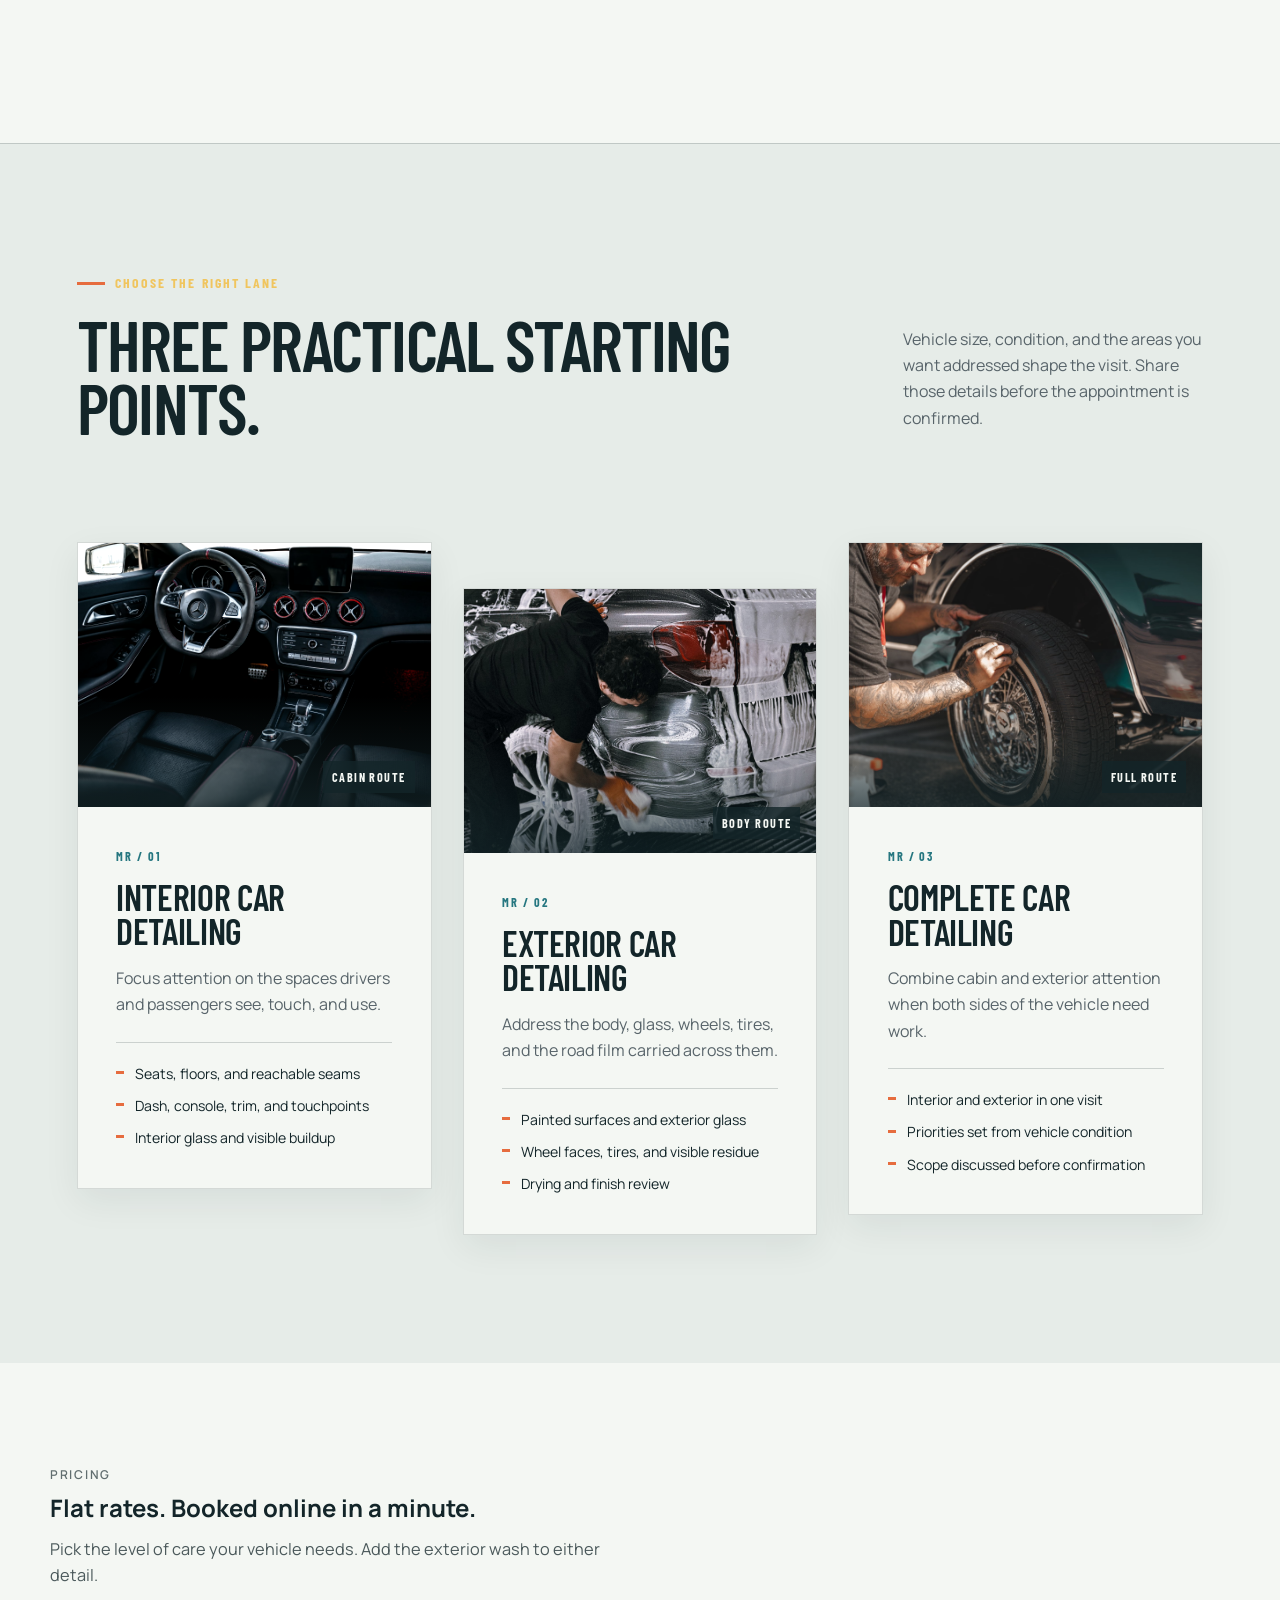
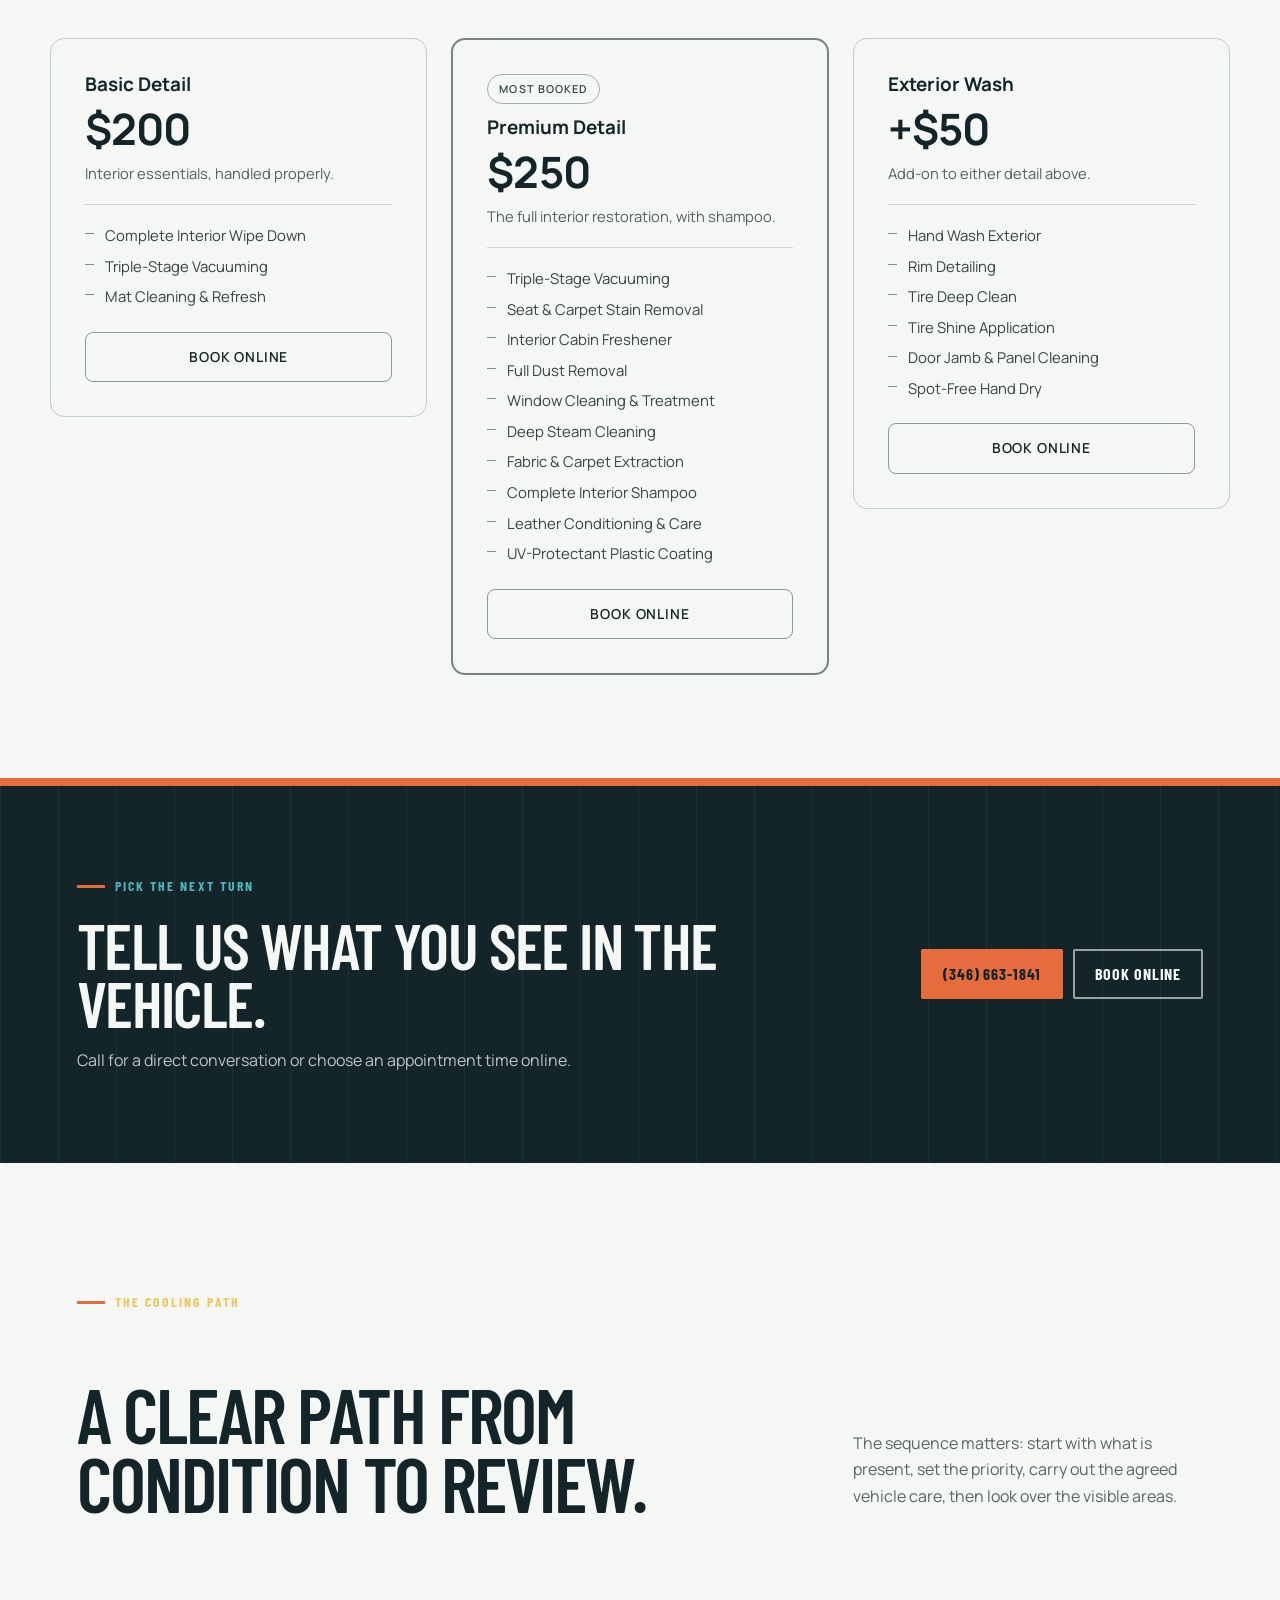
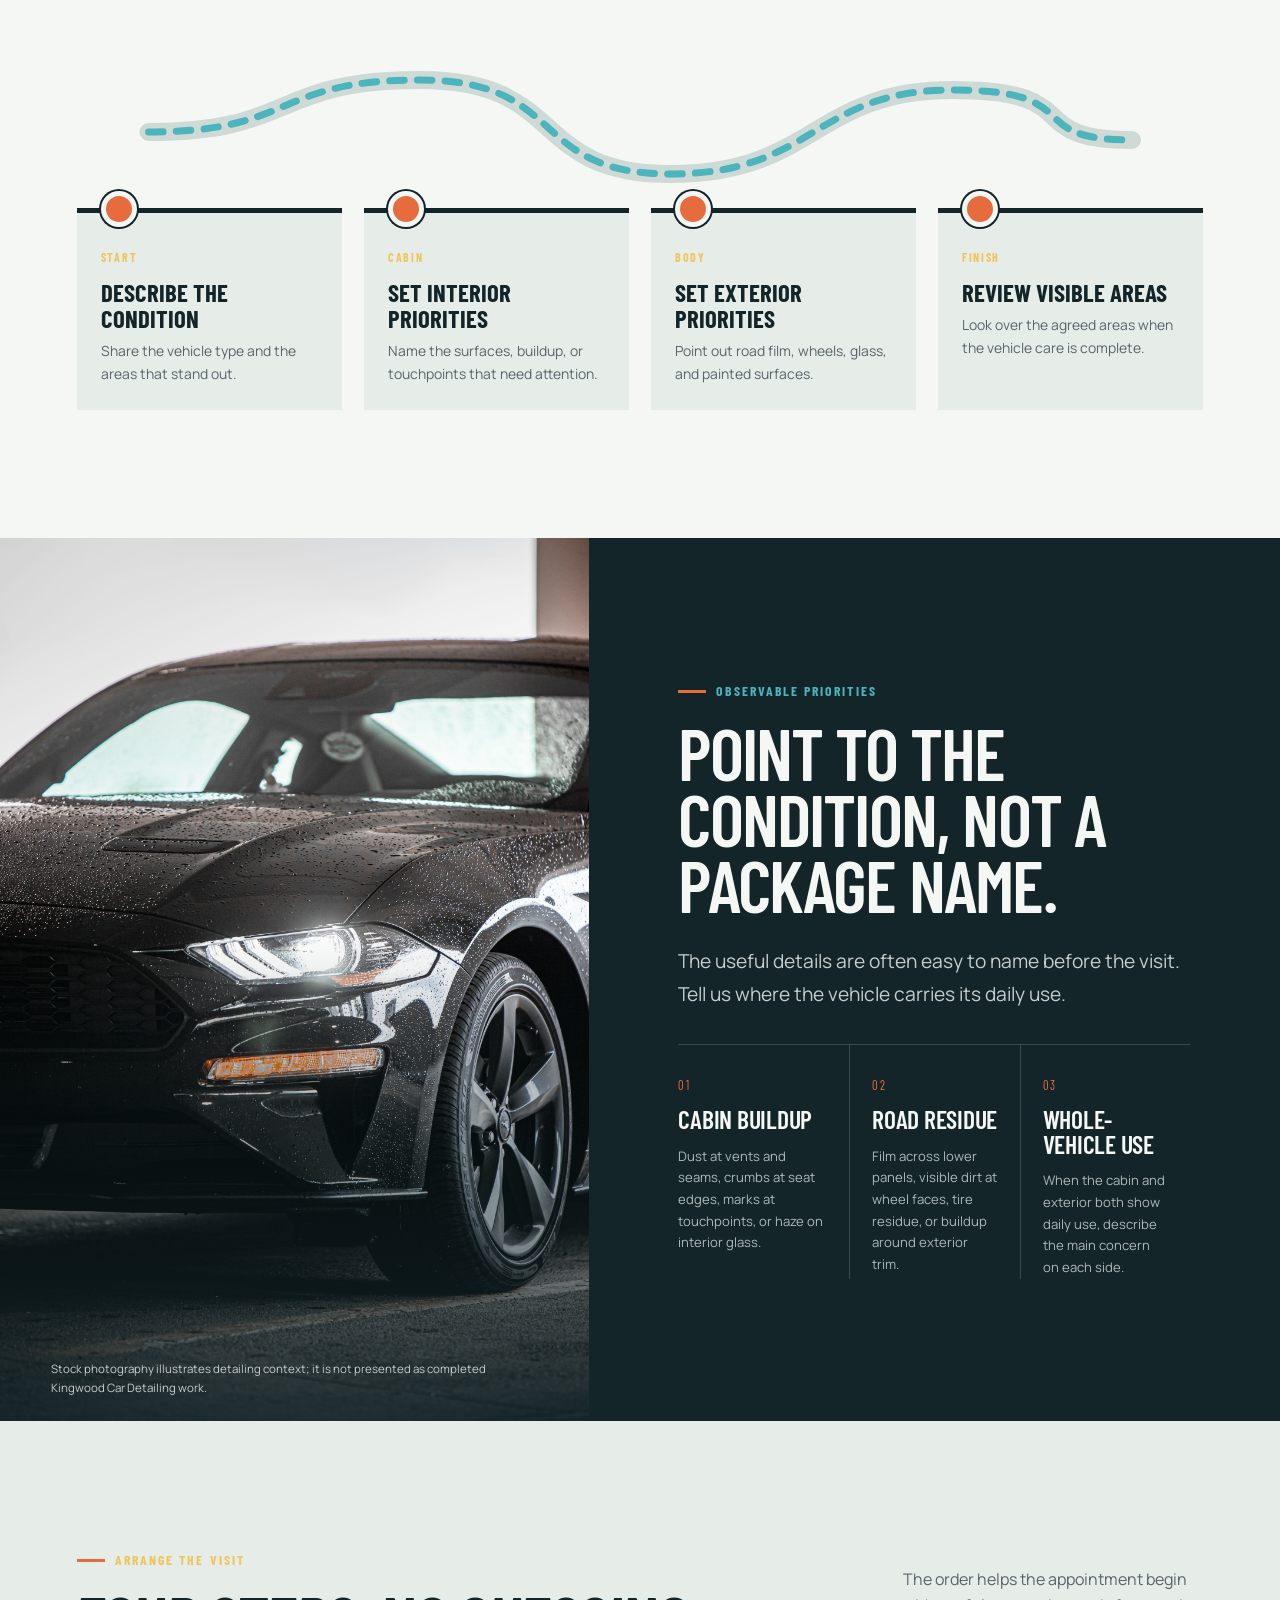
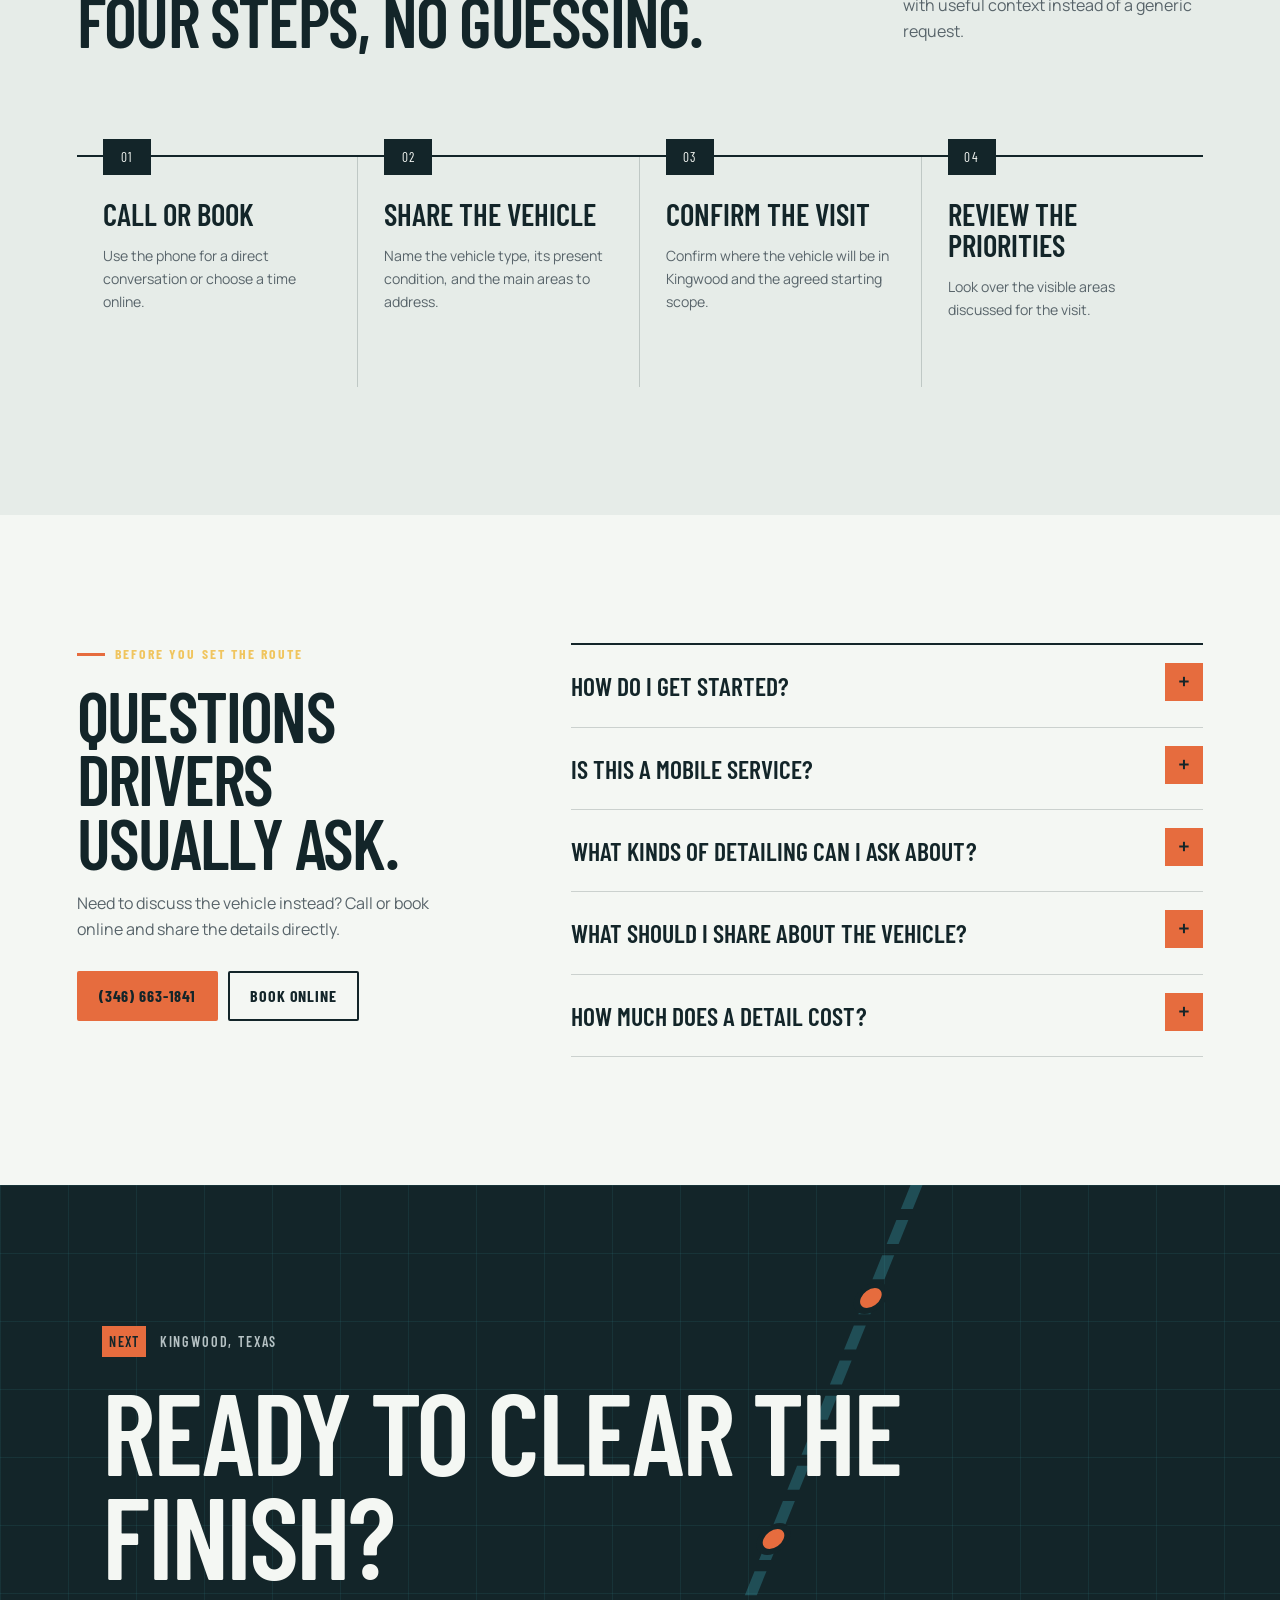
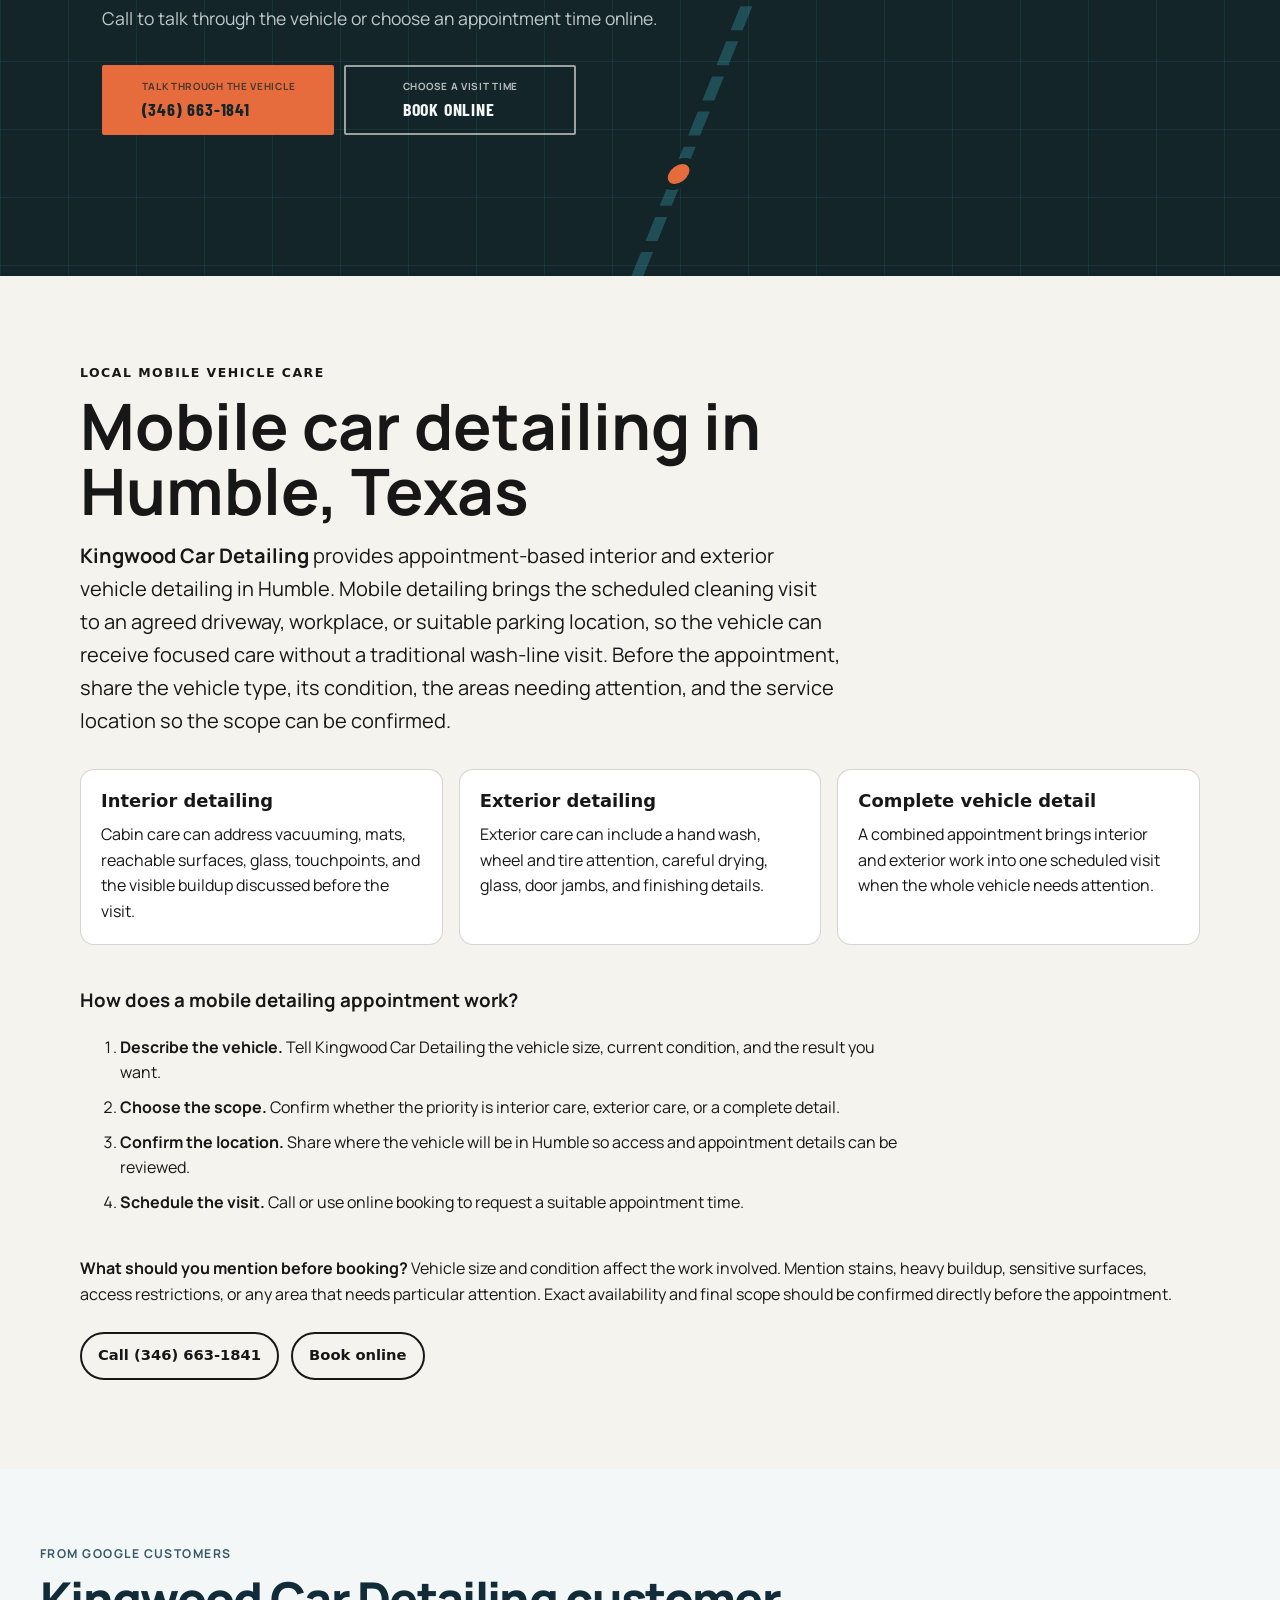
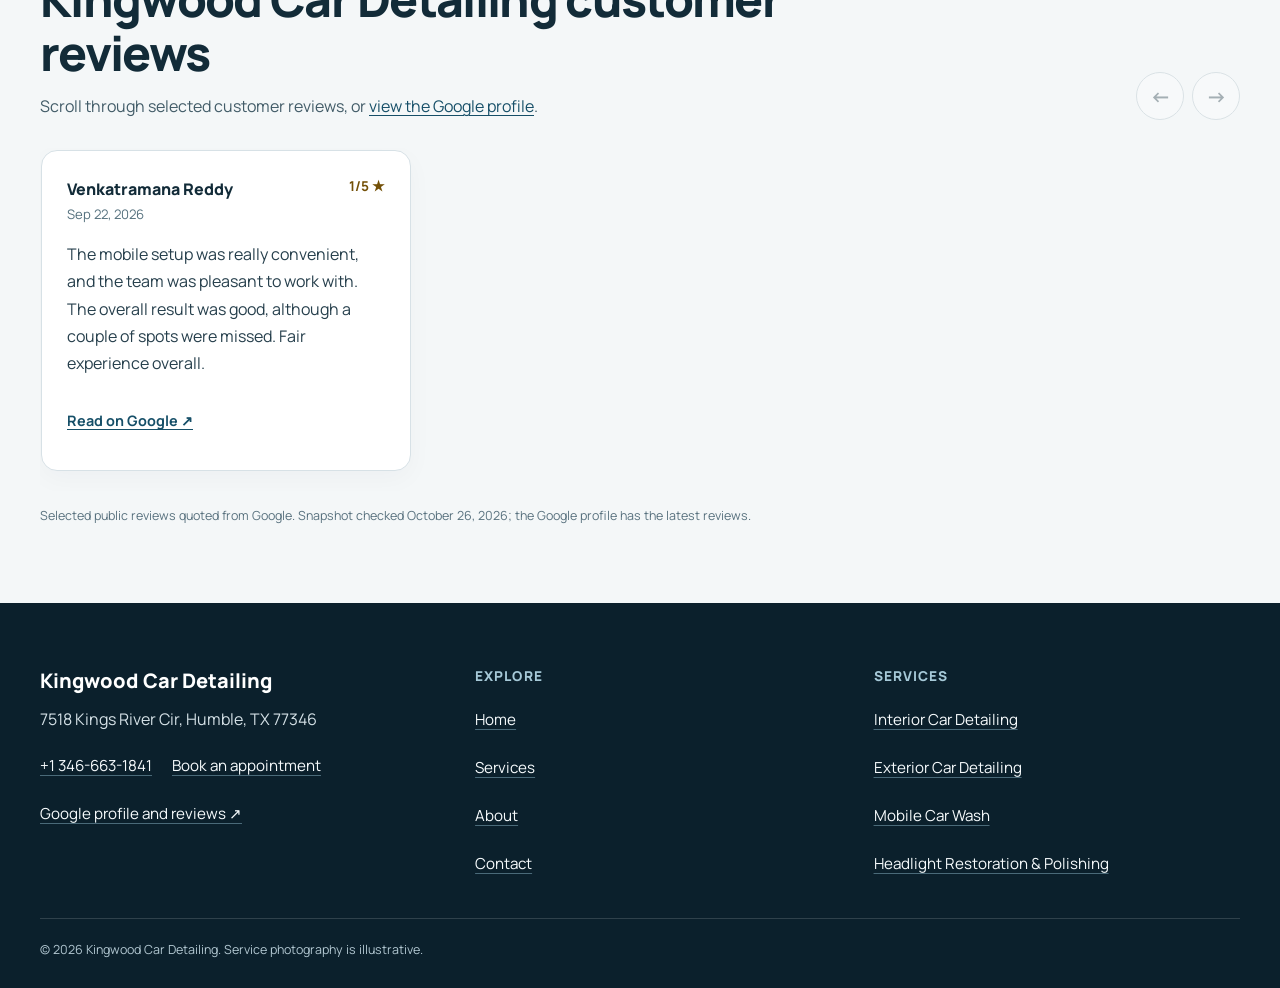
==== commit 0b73d9f8: "Align website branding and local service information" ====
--- a/index.html
+++ b/index.html
@@ -3,9 +3,9 @@
 <head>
   <meta charset="utf-8">
   <meta name="viewport" content="width=device-width, initial-scale=1">
-  <title>Mobile Car Detailing in Humble, TX | Wash Gauge</title>
+  <title>Mobile Car Detailing in Humble, TX | Kingwood Car Detailing</title>
   <meta name="theme-color" content="#191b1d">
-  <link rel="canonical" href="https://washgauge.shop/">
+  <link rel="canonical" href="https://kingwoodcardetailing.shop/">
   <link rel="icon" href="/assets/favicon.svg" type="image/svg+xml">
   <link rel="preconnect" href="https://fonts.googleapis.com">
   <link rel="preconnect" href="https://fonts.gstatic.com" crossorigin>
@@ -16,8 +16,8 @@
 {
   "@context": "https://schema.org",
   "@type": "AutomotiveBusiness",
-  "name": "Wash Gauge Mobile Car Detailing Houston",
-  "url": "https://washgauge.shop/",
+  "name": "Kingwood Car Detailing",
+  "url": "https://kingwoodcardetailing.shop/",
   "telephone": "+1 346-663-1841",
   "address": {
     "@type": "PostalAddress",
@@ -27,7 +27,7 @@
     "postalCode": "77346",
     "addressCountry": "US"
   },
-  "description": "Mobile car detailing in Houston, Texas with interior, exterior, and complete vehicle care appointments.",
+  "description": "Mobile car detailing in Kingwood, Texas with interior, exterior, and complete vehicle care appointments.",
   "areaServed": {
     "@type": "City",
     "name": "Humble",
@@ -102,13 +102,13 @@
       }
     }
   ],
-  "@id": "https://washgauge.shop/#business",
+  "@id": "https://kingwoodcardetailing.shop/#business",
   "geo": {
     "@type": "GeoCoordinates",
     "latitude": 30.023792276413,
     "longitude": -95.159941863378
   },
-  "image": "https://washgauge.shop/assets/hero-route.jpg",
+  "image": "https://kingwoodcardetailing.shop/assets/hero-route.jpg",
   "contactPoint": {
     "@type": "ContactPoint",
     "telephone": "+1 346-663-1841",
@@ -119,19 +119,19 @@
 }
     </script>
 <!-- SEO-GEO:START -->
-  <meta name="description" content="Mobile car detailing in Humble, TX from Wash Gauge, with interior cleaning, exterior hand washing, and complete details. Call or book online.">
+  <meta name="description" content="Mobile car detailing in Humble, TX from Kingwood Car Detailing, with interior cleaning, exterior hand washing, and complete details. Call or book online.">
   <meta name="robots" content="index, follow, max-image-preview:large, max-snippet:-1, max-video-preview:-1">
   <meta property="og:locale" content="en_US">
   <meta property="og:type" content="website">
-  <meta property="og:site_name" content="Wash Gauge">
-  <meta property="og:title" content="Mobile Car Detailing in Humble, TX | Wash Gauge">
-  <meta property="og:description" content="Mobile car detailing in Humble, TX from Wash Gauge, with interior cleaning, exterior hand washing, and complete details. Call or book online.">
-  <meta property="og:url" content="https://washgauge.shop/">
-  <meta property="og:image" content="https://washgauge.shop/assets/hero-route.jpg">
-  <meta name="twitter:image" content="https://washgauge.shop/assets/hero-route.jpg">
+  <meta property="og:site_name" content="Kingwood Car Detailing">
+  <meta property="og:title" content="Mobile Car Detailing in Humble, TX | Kingwood Car Detailing">
+  <meta property="og:description" content="Mobile car detailing in Humble, TX from Kingwood Car Detailing, with interior cleaning, exterior hand washing, and complete details. Call or book online.">
+  <meta property="og:url" content="https://kingwoodcardetailing.shop/">
+  <meta property="og:image" content="https://kingwoodcardetailing.shop/assets/hero-route.jpg">
+  <meta name="twitter:image" content="https://kingwoodcardetailing.shop/assets/hero-route.jpg">
   <meta name="twitter:card" content="summary_large_image">
-  <meta name="twitter:title" content="Mobile Car Detailing in Humble, TX | Wash Gauge">
-  <meta name="twitter:description" content="Mobile car detailing in Humble, TX from Wash Gauge, with interior cleaning, exterior hand washing, and complete details. Call or book online.">
+  <meta name="twitter:title" content="Mobile Car Detailing in Humble, TX | Kingwood Car Detailing">
+  <meta name="twitter:description" content="Mobile car detailing in Humble, TX from Kingwood Car Detailing, with interior cleaning, exterior hand washing, and complete details. Call or book online.">
   <style id="seo-geo-styles">
     .seo-local-intent { display:block; margin:0 0 .55rem; font:700 clamp(.78rem,1.1vw,.95rem)/1.2 system-ui,sans-serif; letter-spacing:.08em; text-transform:uppercase; }
     .seo-geo-section { background:#f5f3ed; color:#171717; padding:clamp(3.5rem,7vw,6.5rem) clamp(1.25rem,5vw,5rem); }
@@ -156,21 +156,21 @@
   "@graph": [
     {
       "@type": "WebSite",
-      "@id": "https://washgauge.shop/#website",
-      "url": "https://washgauge.shop/",
-      "name": "Wash Gauge Mobile Car Detailing Houston",
+      "@id": "https://kingwoodcardetailing.shop/#website",
+      "url": "https://kingwoodcardetailing.shop/",
+      "name": "Kingwood Car Detailing",
       "inLanguage": "en-US",
       "publisher": {
-        "@id": "https://washgauge.shop/#business"
+        "@id": "https://kingwoodcardetailing.shop/#business"
       }
     },
     {
       "@type": "Service",
-      "@id": "https://washgauge.shop/#mobile-car-detailing",
+      "@id": "https://kingwoodcardetailing.shop/#mobile-car-detailing",
       "name": "Mobile Car Detailing in Humble, Texas",
       "serviceType": "Mobile car detailing",
       "provider": {
-        "@id": "https://washgauge.shop/#business"
+        "@id": "https://kingwoodcardetailing.shop/#business"
       },
       "areaServed": {
         "@type": "City",
@@ -180,21 +180,22 @@
           "name": "Texas"
         }
       },
-      "url": "https://washgauge.shop/#services"
+      "url": "https://kingwoodcardetailing.shop/#services"
     }
   ]
 }
   </script>
-<style id="SEO-NEXT-NAV-CSS">.seo-next-nav{display:flex;gap:.8rem;flex-wrap:wrap}.seo-next-footer-nav{padding:1rem}.seo-next-footer-nav a{color:inherit}</style></head>
+<style id="SEO-NEXT-NAV-CSS">.seo-next-nav{display:flex;gap:.8rem;flex-wrap:wrap}.seo-next-footer-nav{padding:1rem}.seo-next-footer-nav a{color:inherit}</style><link rel="stylesheet" href="/portfolio-components.css">
+</head>
 <body>
   <a class="skip-link" href="#main">Skip to content</a>
 
   <header class="site-header" data-header>
-    <a class="brand" href="#top" aria-label="Wash Gauge home">
+    <a class="brand" href="#top" aria-label="Kingwood Car Detailing home">
       <img src="/assets/logo.svg" width="52" height="52" alt="">
       <span class="brand-words">
-        <strong>Wash Gauge</strong>
-        <small>Mobile Car Detailing · Houston</small>
+        <strong>Kingwood Car Detailing</strong>
+        <small>Mobile Car Detailing · Kingwood</small>
       </span>
     </a>
 
@@ -220,7 +221,7 @@
       <div class="hero-copy">
         <p class="coordinate"><span>HTX</span> 29.7604° N / Mobile vehicle care</p>
         <h1><span class="seo-local-intent" data-seo-local-intent>Mobile Car Detailing in Humble, TX</span>Read the condition. <em>Set the wash to match.</em></h1>
-        <p class="hero-lede">Houston roads leave a trace. Arrange focused interior, exterior, or complete car detailing around the vehicle you drive every day.</p>
+        <p class="hero-lede">Kingwood roads leave a trace. Arrange focused interior, exterior, or complete car detailing around the vehicle you drive every day.</p>
         <div class="action-pair hero-actions">
           <a class="button button-call button-large" href="tel:+13466631841">
             <span>Talk through the vehicle</span>
@@ -231,7 +232,7 @@
             <strong>Book online</strong>
           </a>
         </div>
-        <p class="microcopy">Call or book online, then share the vehicle, its condition, and where it will be in Houston.</p>
+        <p class="microcopy">Call or book online, then share the vehicle, its condition, and where it will be in Kingwood.</p>
       </div>
 
       <div class="hero-image" role="img" aria-label="A vehicle covered in foam during an exterior wash">
@@ -256,12 +257,12 @@
     </section>
 
     <section class="section intro" aria-labelledby="intro-title">
-      <div class="section-label">Houston vehicle care</div>
+      <div class="section-label">Kingwood vehicle care</div>
       <div class="intro-grid">
         <h2 id="intro-title">Start with what the vehicle needs now.</h2>
         <div class="intro-copy">
           <p class="lead">Dust works into seams. Heat settles into the cabin. Rain, pollen, and road film change what you see in the paint and glass. A useful detail starts with the condition in front of you.</p>
-          <p>Wash Gauge keeps the conversation direct: describe the vehicle, point to the areas that need attention, then arrange the right starting scope by phone or online.</p>
+          <p>Kingwood Car Detailing keeps the conversation direct: describe the vehicle, point to the areas that need attention, then arrange the right starting scope by phone or online.</p>
         </div>
       </div>
     </section>
@@ -278,7 +279,7 @@
       <div class="service-grid">
         <article class="service-card">
           <div class="service-photo">
-            <img src="/assets/service-interior.jpg" alt="A vehicle interior receiving careful surface cleaning" loading="lazy">
+            <img src="/assets/service-interior.jpg" alt="A vehicle interior receiving careful surface cleaning" loading="lazy" width="1800" height="1200">
             <span>Cabin route</span>
           </div>
           <div class="service-content">
@@ -295,7 +296,7 @@
 
         <article class="service-card service-card-offset">
           <div class="service-photo">
-            <img src="/assets/service-foam.jpg" alt="A dark car covered with wash foam" loading="lazy">
+            <img src="/assets/service-foam.jpg" alt="A dark car covered with wash foam" loading="lazy" width="1800" height="2250">
             <span>Body route</span>
           </div>
           <div class="service-content">
@@ -312,7 +313,7 @@
 
         <article class="service-card">
           <div class="service-photo">
-            <img src="/assets/service-wheel.jpg" alt="A vehicle wheel covered with cleaning foam" loading="lazy">
+            <img src="/assets/service-wheel.jpg" alt="A vehicle wheel covered with cleaning foam" loading="lazy" width="1800" height="1200">
             <span>Full route</span>
           </div>
           <div class="service-content">
@@ -387,7 +388,7 @@
     </section>
 
 
-    <section class="route-callout" aria-label="Contact Wash Gauge">
+    <section class="route-callout" aria-label="Contact Kingwood Car Detailing">
       <div>
         <p class="section-kicker">Pick the next turn</p>
         <h2>Tell us what you see in the vehicle.</h2>
@@ -438,8 +439,8 @@
 
     <section class="priorities" id="priorities" aria-labelledby="priorities-title">
       <div class="priority-image">
-        <img src="/assets/detail-wet-paint.jpg" alt="Water droplets reflecting light on dark vehicle paint" loading="lazy">
-        <p>Stock photography illustrates detailing context; it is not presented as completed Wash Gauge work.</p>
+        <img src="/assets/detail-wet-paint.jpg" alt="Water droplets reflecting light on dark vehicle paint" loading="lazy" width="2000" height="3000">
+        <p>Stock photography illustrates detailing context; it is not presented as completed Kingwood Car Detailing work.</p>
       </div>
       <div class="priority-copy">
         <p class="section-kicker">Observable priorities</p>
@@ -476,7 +477,7 @@
       <ol class="process-grid">
         <li><span>Call or book</span><p>Use the phone for a direct conversation or choose a time online.</p></li>
         <li><span>Share the vehicle</span><p>Name the vehicle type, its present condition, and the main areas to address.</p></li>
-        <li><span>Confirm the visit</span><p>Confirm where the vehicle will be in Houston and the agreed starting scope.</p></li>
+        <li><span>Confirm the visit</span><p>Confirm where the vehicle will be in Kingwood and the agreed starting scope.</p></li>
         <li><span>Review the priorities</span><p>Look over the visible areas discussed for the visit.</p></li>
       </ol>
     </section>
@@ -494,11 +495,11 @@
       <div class="faq-list">
         <details>
           <summary>How do I get started?</summary>
-          <p>Call (346) 663-1841 or book online. Share the vehicle type, its condition, the areas that need attention, and where it will be in Houston.</p>
+          <p>Call (346) 663-1841 or book online. Share the vehicle type, its condition, the areas that need attention, and where it will be in Kingwood.</p>
         </details>
         <details>
           <summary>Is this a mobile service?</summary>
-          <p>Yes. Wash Gauge is built around mobile car detailing in Houston. Confirm the location and visit details when you call or book.</p>
+          <p>Yes. Kingwood Car Detailing is built around mobile car detailing in Kingwood. Confirm the location and visit details when you call or book.</p>
         </details>
         <details>
           <summary>What kinds of detailing can I ask about?</summary>
@@ -519,7 +520,7 @@
       <div class="final-route-mark" aria-hidden="true">
         <span></span><span></span><span></span>
       </div>
-      <p class="coordinate"><span>NEXT</span> Houston, Texas</p>
+      <p class="coordinate"><span>NEXT</span> Kingwood, Texas</p>
       <h2>Ready to clear the finish?</h2>
       <p>Call to talk through the vehicle or choose an appointment time online.</p>
       <div class="action-pair final-actions">
@@ -538,7 +539,7 @@
       <div class="seo-geo-inner">
         <p class="seo-geo-kicker">Local mobile vehicle care</p>
         <h2 id="local-detailing-title">Mobile car detailing in Humble, Texas</h2>
-        <p class="seo-geo-answer"><strong>Wash Gauge Mobile Car Detailing Houston</strong> provides appointment-based interior and exterior vehicle detailing in Humble. Mobile detailing brings the scheduled cleaning visit to an agreed driveway, workplace, or suitable parking location, so the vehicle can receive focused care without a traditional wash-line visit. Before the appointment, share the vehicle type, its condition, the areas needing attention, and the service location so the scope can be confirmed.</p>
+        <p class="seo-geo-answer"><strong>Kingwood Car Detailing</strong> provides appointment-based interior and exterior vehicle detailing in Humble. Mobile detailing brings the scheduled cleaning visit to an agreed driveway, workplace, or suitable parking location, so the vehicle can receive focused care without a traditional wash-line visit. Before the appointment, share the vehicle type, its condition, the areas needing attention, and the service location so the scope can be confirmed.</p>
 
         <div class="seo-geo-grid" aria-label="Available detailing options">
           <article class="seo-geo-card">
@@ -558,7 +559,7 @@
         <div class="seo-geo-steps">
           <h3>How does a mobile detailing appointment work?</h3>
           <ol>
-            <li><strong>Describe the vehicle.</strong> Tell Wash Gauge the vehicle size, current condition, and the result you want.</li>
+            <li><strong>Describe the vehicle.</strong> Tell Kingwood Car Detailing the vehicle size, current condition, and the result you want.</li>
             <li><strong>Choose the scope.</strong> Confirm whether the priority is interior care, exterior care, or a complete detail.</li>
             <li><strong>Confirm the location.</strong> Share where the vehicle will be in Humble so access and appointment details can be reviewed.</li>
             <li><strong>Schedule the visit.</strong> Call or use online booking to request a suitable appointment time.</li>
@@ -573,20 +574,10 @@
       </div>
     </section>
 <!-- SEO-GEO-LOCAL:END -->
-  </main>
-
-  <footer class="site-footer">
-    <div class="footer-brand">
-      <img src="/assets/logo.svg" width="58" height="58" alt="">
-      <div><strong>Wash Gauge</strong><span>Mobile Car Detailing Houston</span></div>
-    </div>
-    <p>Interior, exterior, and complete vehicle care arranged for Houston, Texas drivers.</p>
-    <div class="footer-actions">
-      <a href="tel:+13466631841">(346) 663-1841</a>
-      <a href="https://cal.com/sumitdatta/auto-detail-service">Book online</a>
-    </div>
-    <p class="footer-fine">© <span data-year>2026</span> Wash Gauge Mobile Car Detailing Houston. Launch photography is licensed stock imagery.</p>
-  <!-- SEO-NEXT-NAV:START --><nav class="seo-next-footer-nav" aria-label="Expanded footer navigation"><a href="/services/">Services</a> · <a href="/about/">About</a> · <a href="/contact/">Contact</a></nav><!-- SEO-NEXT-NAV:END --></footer>
+  <!-- PORTFOLIO-REVIEWS:START --><section class="portfolio-reviews" aria-labelledby="portfolio-reviews-title"><div class="portfolio-reviews__heading"><div><p class="portfolio-reviews__kicker">From Google customers</p><h2 id="portfolio-reviews-title">Kingwood Car Detailing customer reviews</h2><p class="portfolio-reviews__intro">Scroll through selected customer reviews, or <a href="https://www.google.com/maps?cid=2976044469024476765" target="_blank" rel="noopener noreferrer">view the Google profile</a>.</p></div><div class="portfolio-reviews__controls"><button type="button" data-reviews-prev aria-label="Previous reviews">←</button><button type="button" data-reviews-next aria-label="Next reviews">→</button></div></div><div class="portfolio-reviews__track" role="region" aria-label="Scrollable customer reviews" tabindex="0"><article class="portfolio-review"><div class="portfolio-review__meta"><div><span class="portfolio-review__author">Venkatramana Reddy</span><time datetime="2026-09-22">Sep 22, 2026</time></div><span class="portfolio-review__rating" aria-label="1 out of 5 stars">1/5 ★</span></div><blockquote><p>The mobile setup was really convenient, and the team was pleasant to work with. The overall result was good, although a couple of spots were missed. Fair experience overall.</p></blockquote><a class="portfolio-review__source" href="https://www.google.com/maps/reviews/data=!4m8!14m7!1m6!2m5!1sCi9DQUlRQUNvZENodHljRjlvT2xWbWRWRkVWVFZtVEdSWE5IUkZjWFZHUnpsNGVXYxAB!2m1!1s0x0:0x294d08ad43f84e5d!3m1!1s2@1:CAIQACodChtycF9oOlVmdVFEVTVmTGRXNHRFcXVGRzl4eWc%7C%7C?hl=en-US" target="_blank" rel="noopener noreferrer">Read on Google ↗</a></article></div><p class="portfolio-reviews__note">Selected public reviews quoted from Google. Snapshot checked <time datetime="2026-10-26">October 26, 2026</time>; the Google profile has the latest reviews.</p></section><!-- PORTFOLIO-REVIEWS:END -->
+</main>
+
+  <footer class="portfolio-footer"><div class="portfolio-footer__grid"><div><strong class="portfolio-footer__name">Kingwood Car Detailing</strong><address>7518 Kings River Cir, Humble, TX 77346</address><div class="portfolio-footer__contact"><a href="tel:+13466631841">+1 346-663-1841</a><a href="https://cal.com/sumitdatta/auto-detail-service">Book an appointment</a></div><a href="https://www.google.com/maps?cid=2976044469024476765" target="_blank" rel="noopener noreferrer">Google profile and reviews ↗</a></div><div><h2>Explore</h2><nav aria-label="Footer navigation"><a href="/">Home</a><a href="/services/">Services</a><a href="/about/">About</a><a href="/contact/">Contact</a></nav></div><div><h2>Services</h2><nav aria-label="Service pages"><a href="/services/interior-car-detailing/">Interior Car Detailing</a><a href="/services/exterior-car-detailing/">Exterior Car Detailing</a><a href="/services/mobile-car-wash/">Mobile Car Wash</a><a href="/services/headlight-restoration/">Headlight Restoration &amp; Polishing</a></nav></div></div><p class="portfolio-footer__bottom">© <span id="year">2026</span> Kingwood Car Detailing. Service photography is illustrative.</p></footer>
 
   <div class="mobile-action-bar" aria-label="Contact options">
     <a href="tel:+13466631841"><span>Call</span><strong>(346) 663-1841</strong></a>
@@ -594,5 +585,6 @@
   </div>
 
   <script src="/script.js" defer></script>
+<script src="/portfolio-components.js" defer></script>
 </body>
 </html>
--- a/styles.css
+++ b/styles.css
@@ -18,7 +18,7 @@
   --shadow: 0 32px 80px rgba(19, 37, 41, 0.16);
 }
 
-/* Wash Gauge identity layer */
+/* Kingwood Car Detailing identity layer */
 :root {
   --asphalt: #132529;
   --asphalt-2: #224147;
--- a/portfolio-components.css
+++ b/portfolio-components.css
@@ -0,0 +1,37 @@
+/* Portfolio components: scoped styles, no external requests. */
+.portfolio-reviews,.portfolio-footer{box-sizing:border-box;min-width:0;font-family:inherit}
+.portfolio-reviews *,.portfolio-footer *{box-sizing:border-box}
+.portfolio-reviews{color:#122b38;background:#f4f7f8;padding:clamp(3rem,6vw,5.5rem) max(20px,calc((100% - 1200px)/2));isolation:isolate}
+.portfolio-reviews__heading{display:flex;justify-content:space-between;align-items:flex-end;gap:24px;margin:0 0 28px}
+.portfolio-reviews__heading>div{min-width:0;max-width:850px}
+.portfolio-reviews__kicker{margin:0 0 10px;font-family:inherit;font-weight:700;font-size:.76rem;line-height:1.3;letter-spacing:.12em;text-transform:uppercase;color:#365968}
+.portfolio-reviews h2{max-width:none;margin:0 0 14px;font-family:inherit;font-size:clamp(1.8rem,4vw,3rem);font-weight:800;line-height:1.13;letter-spacing:-.035em;text-transform:none;color:#122b38;overflow-wrap:anywhere}
+.portfolio-reviews__intro{font-size:1rem;line-height:1.6;color:#425c68;margin:0}
+.portfolio-reviews__intro a,.portfolio-review__source{color:#164f68;text-decoration:underline;text-underline-offset:3px}
+.portfolio-reviews__controls{display:none;gap:8px;flex-shrink:0}
+.portfolio-reviews[data-ready] .portfolio-reviews__controls{display:flex}
+.portfolio-reviews__controls button{display:grid;place-items:center;width:48px;height:48px;border:1px solid #a9bac2;border-radius:50%;background:#fff;color:#122b38;font-family:inherit;font-weight:700;font-size:1.3rem;line-height:1;cursor:pointer}
+.portfolio-reviews__controls button:disabled{opacity:.35;cursor:default}
+.portfolio-reviews__track{display:flex;align-items:stretch;gap:18px;overflow-x:auto;overscroll-behavior-x:contain;scroll-snap-type:x proximity;scroll-padding-inline:1px;padding:2px 1px 20px;max-width:100%;min-width:0;scrollbar-width:thin;scrollbar-color:#7c9aa8 #dfe7eb}
+.portfolio-review{display:flex;flex-direction:column;flex:0 0 min(370px,86vw);min-width:0;max-width:100%;margin:0;padding:25px;background:#fff;border:1px solid #d7e1e6;border-radius:16px;box-shadow:0 8px 26px #0a263d08;scroll-snap-align:start;text-align:left}
+.portfolio-review__meta{display:flex;align-items:flex-start;justify-content:space-between;gap:14px;margin-bottom:16px}
+.portfolio-review__author{font-size:1rem;font-weight:800;line-height:1.4;color:#122b38;overflow-wrap:anywhere}
+.portfolio-review time{display:block;font-size:.82rem;line-height:1.5;color:#55717e;margin-top:3px}
+.portfolio-review__rating{white-space:nowrap;font-size:.85rem;font-weight:700;line-height:1.5;color:#735007}
+.portfolio-review blockquote{padding:0;margin:0 0 20px;border:0;color:#263f4c;font-family:inherit;font-weight:400;font-size:1rem;line-height:1.7;letter-spacing:normal;max-height:230px;overflow-y:auto;overflow-wrap:anywhere}
+.portfolio-review blockquote p{margin:0;font:inherit;color:inherit}
+.portfolio-review__source{display:inline-flex;align-items:center;min-height:48px;margin-top:auto;font-size:.9rem;font-weight:700}
+.portfolio-reviews__note{margin:15px 0 0;color:#58717e;font-size:.78rem;line-height:1.6}
+.portfolio-reviews :focus-visible,.portfolio-footer :focus-visible{outline:3px solid #167799;outline-offset:4px}
+.portfolio-footer{background:#0b202c;color:#f7fbfd;padding:clamp(2.5rem,5vw,4.5rem) max(20px,calc((100% - 1200px)/2)) 28px;line-height:1.6;text-align:left}
+.portfolio-footer__grid{display:grid;grid-template-columns:minmax(0,1.1fr) minmax(0,1fr) minmax(0,1fr);gap:32px}
+.portfolio-footer__name{display:block;margin:0 0 12px;color:#fff;font-size:1.25rem;font-weight:800;line-height:1.35;overflow-wrap:anywhere}
+.portfolio-footer address{font-size:1rem;font-style:normal;color:#d4e0e6;line-height:1.65}
+.portfolio-footer h2{margin:0 0 10px;font-family:inherit;font-size:.85rem;font-weight:800;line-height:1.4;letter-spacing:.08em;text-transform:uppercase;color:#a6c9d8;max-width:none}
+.portfolio-footer a{display:inline-flex;align-items:center;min-height:48px;max-width:100%;color:#f7fbfd;font-size:.95rem;text-decoration:underline;text-decoration-color:#4a6a79;text-underline-offset:4px;overflow-wrap:anywhere}
+.portfolio-footer a:hover{text-decoration-color:#e1eff5}
+.portfolio-footer nav{display:flex;flex-direction:column;align-items:flex-start;gap:0}
+.portfolio-footer__contact{display:flex;flex-wrap:wrap;gap:0 20px;margin-top:10px}
+.portfolio-footer__bottom{margin:30px 0 0;padding-top:20px;border-top:1px solid #ffffff26;color:#b2c7d1;font-size:.78rem;line-height:1.7}
+@media(max-width:760px){.portfolio-reviews__heading{align-items:flex-start;flex-direction:column;gap:16px}.portfolio-footer__grid{grid-template-columns:1fr;gap:28px}.portfolio-review{padding:21px;flex-basis:min(340px,84vw)}}
+@media(prefers-reduced-motion:reduce){.portfolio-reviews__track{scroll-behavior:auto}}
